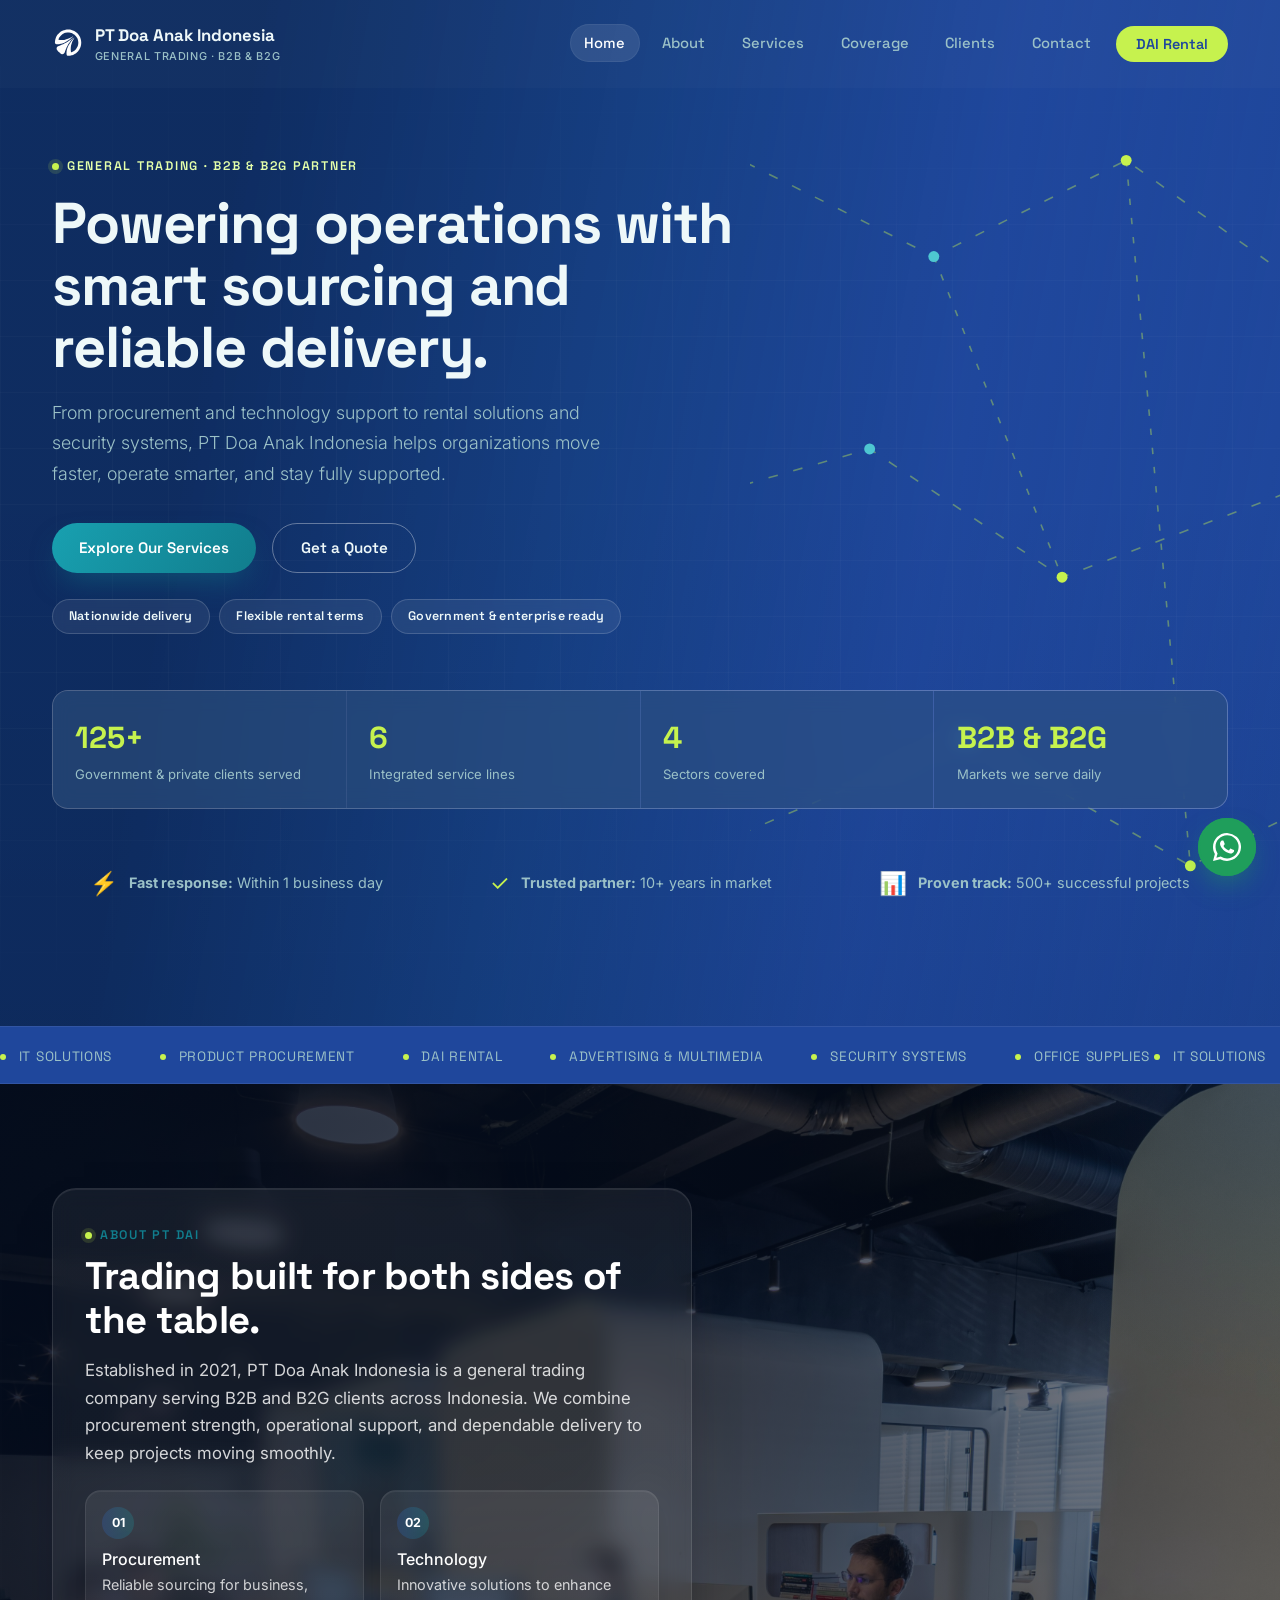
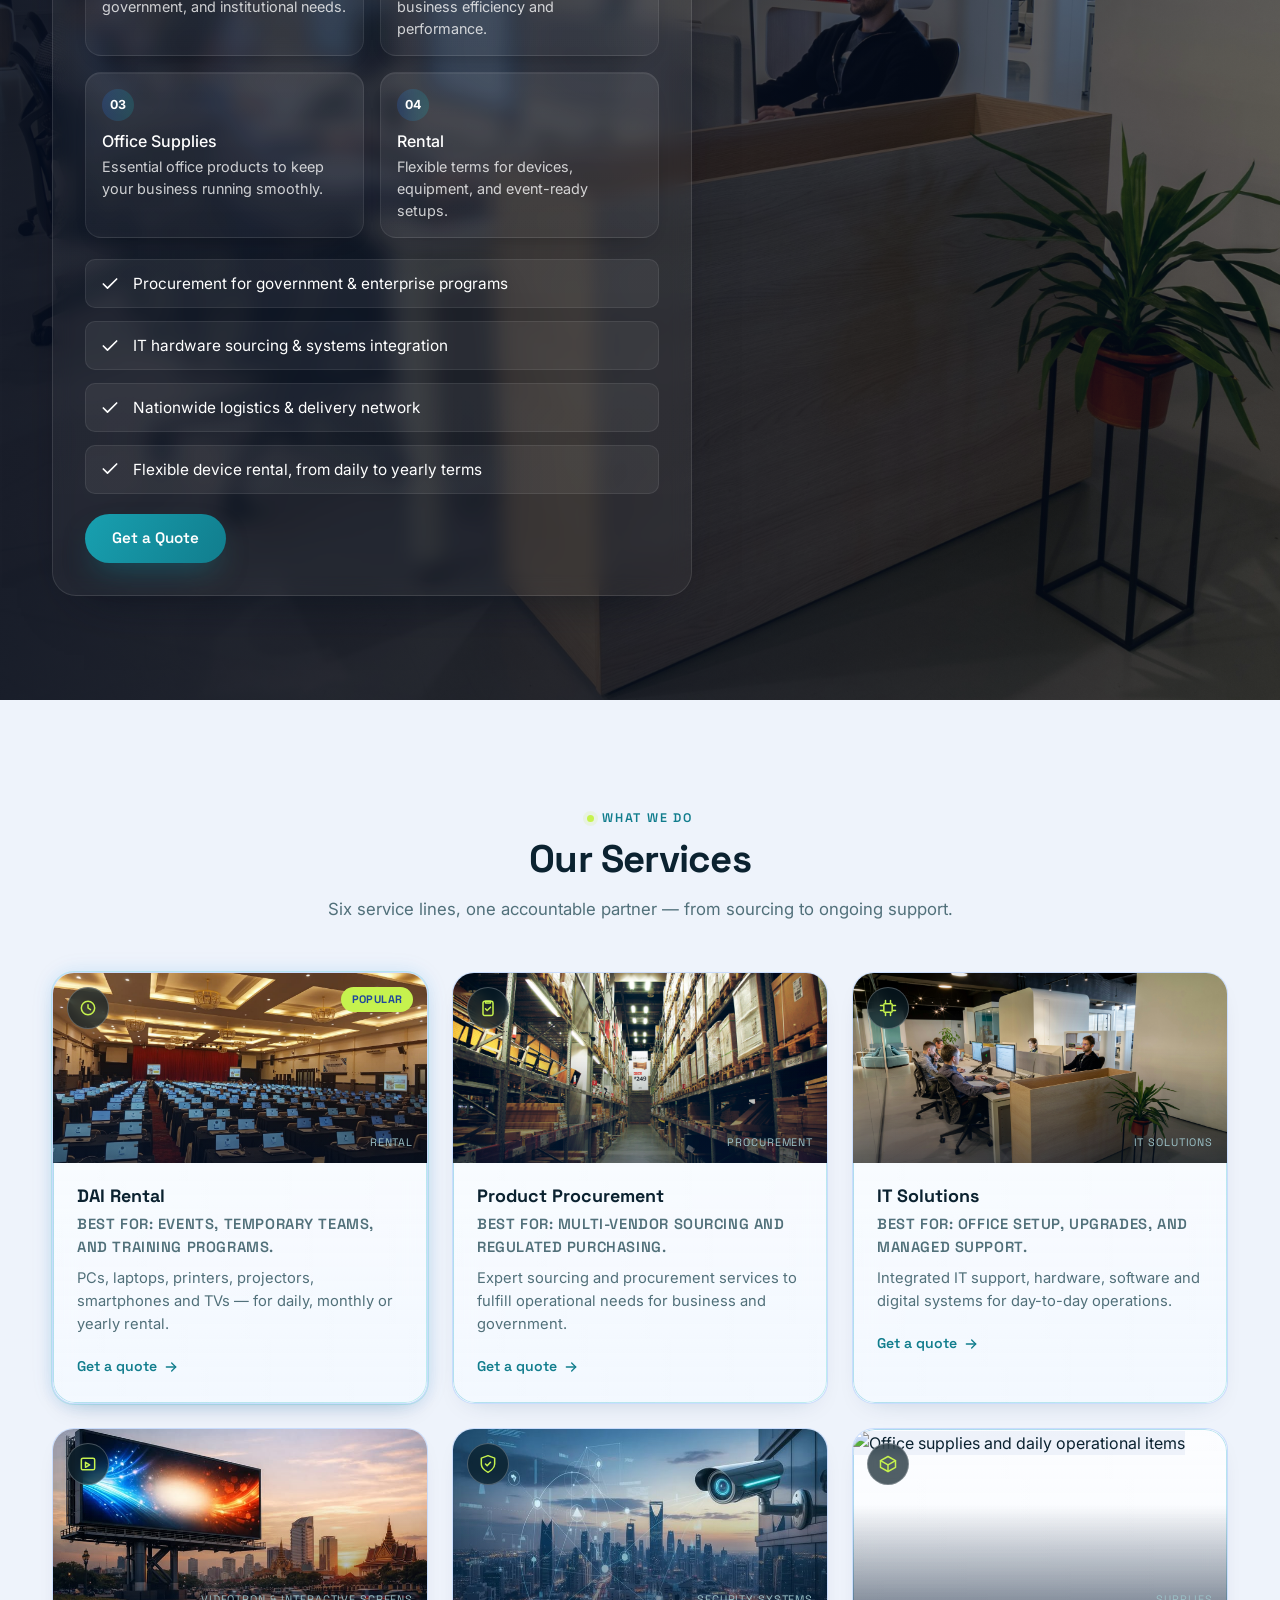
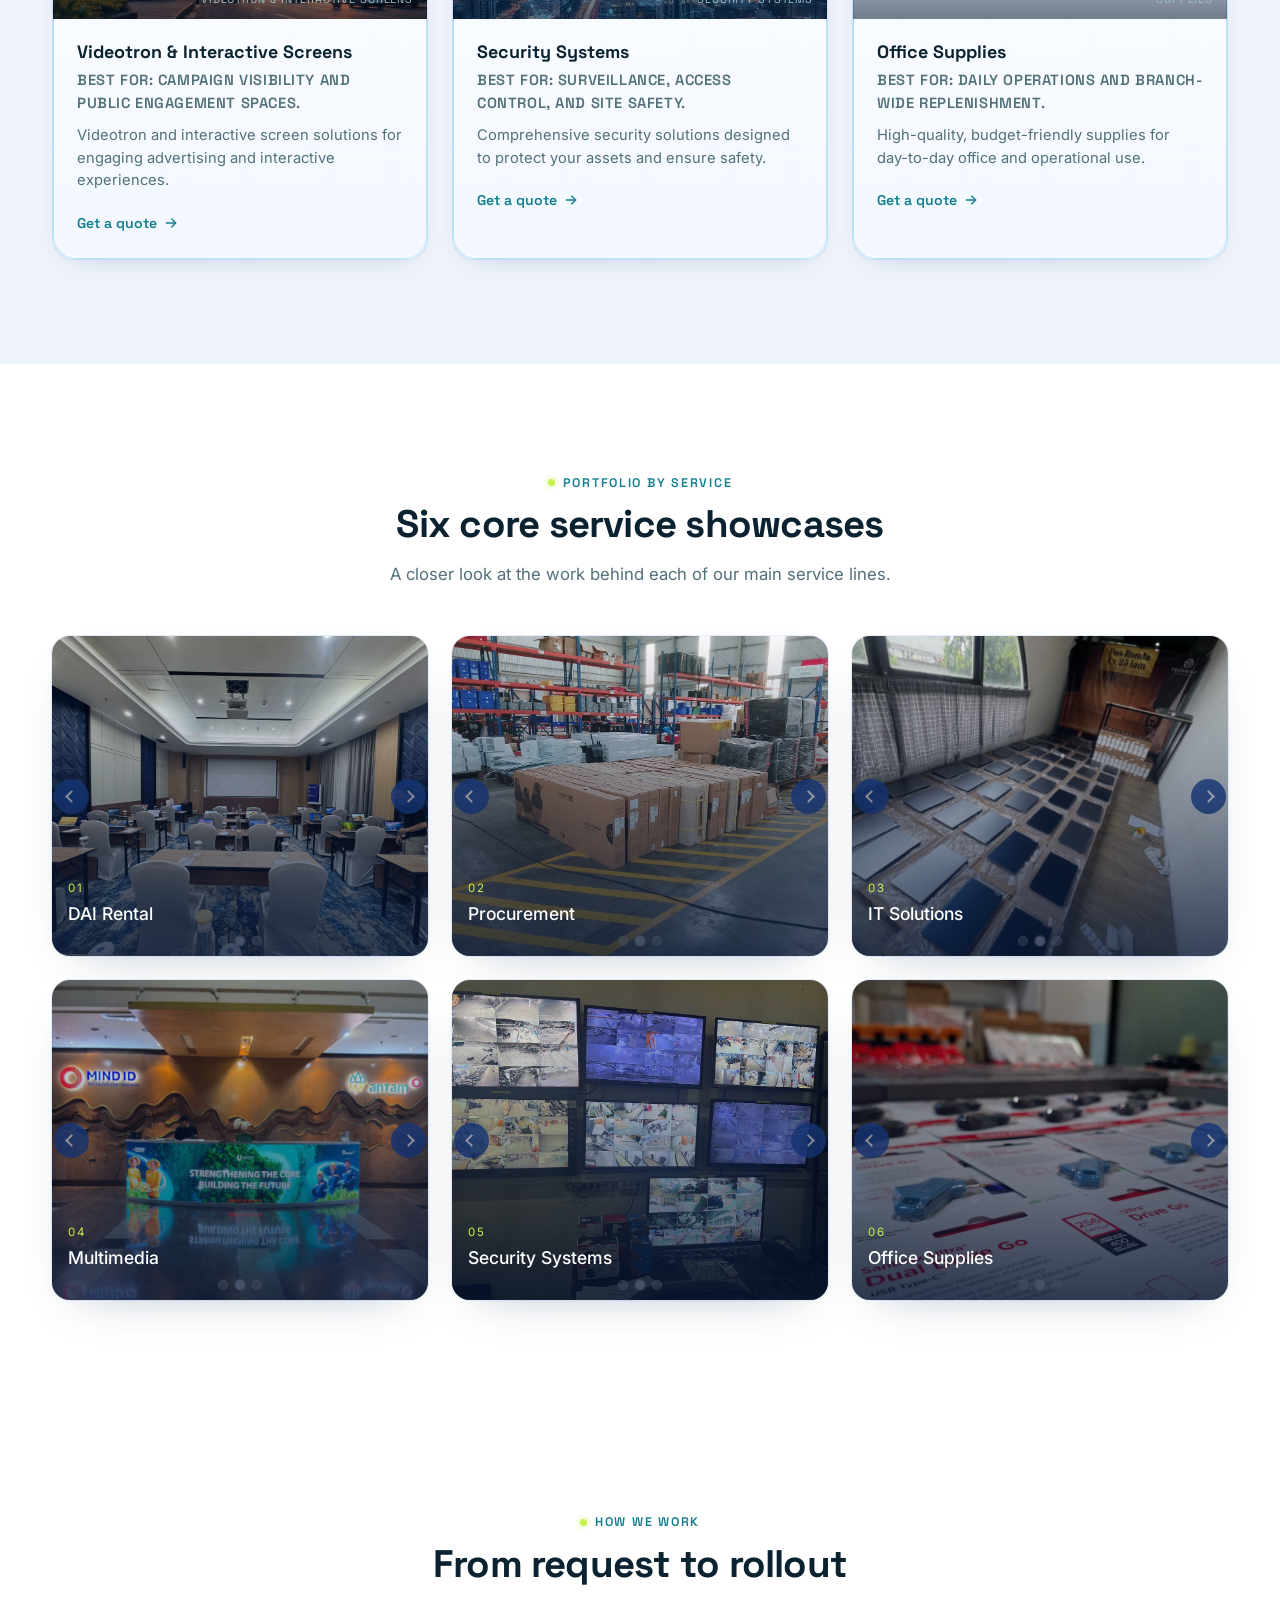
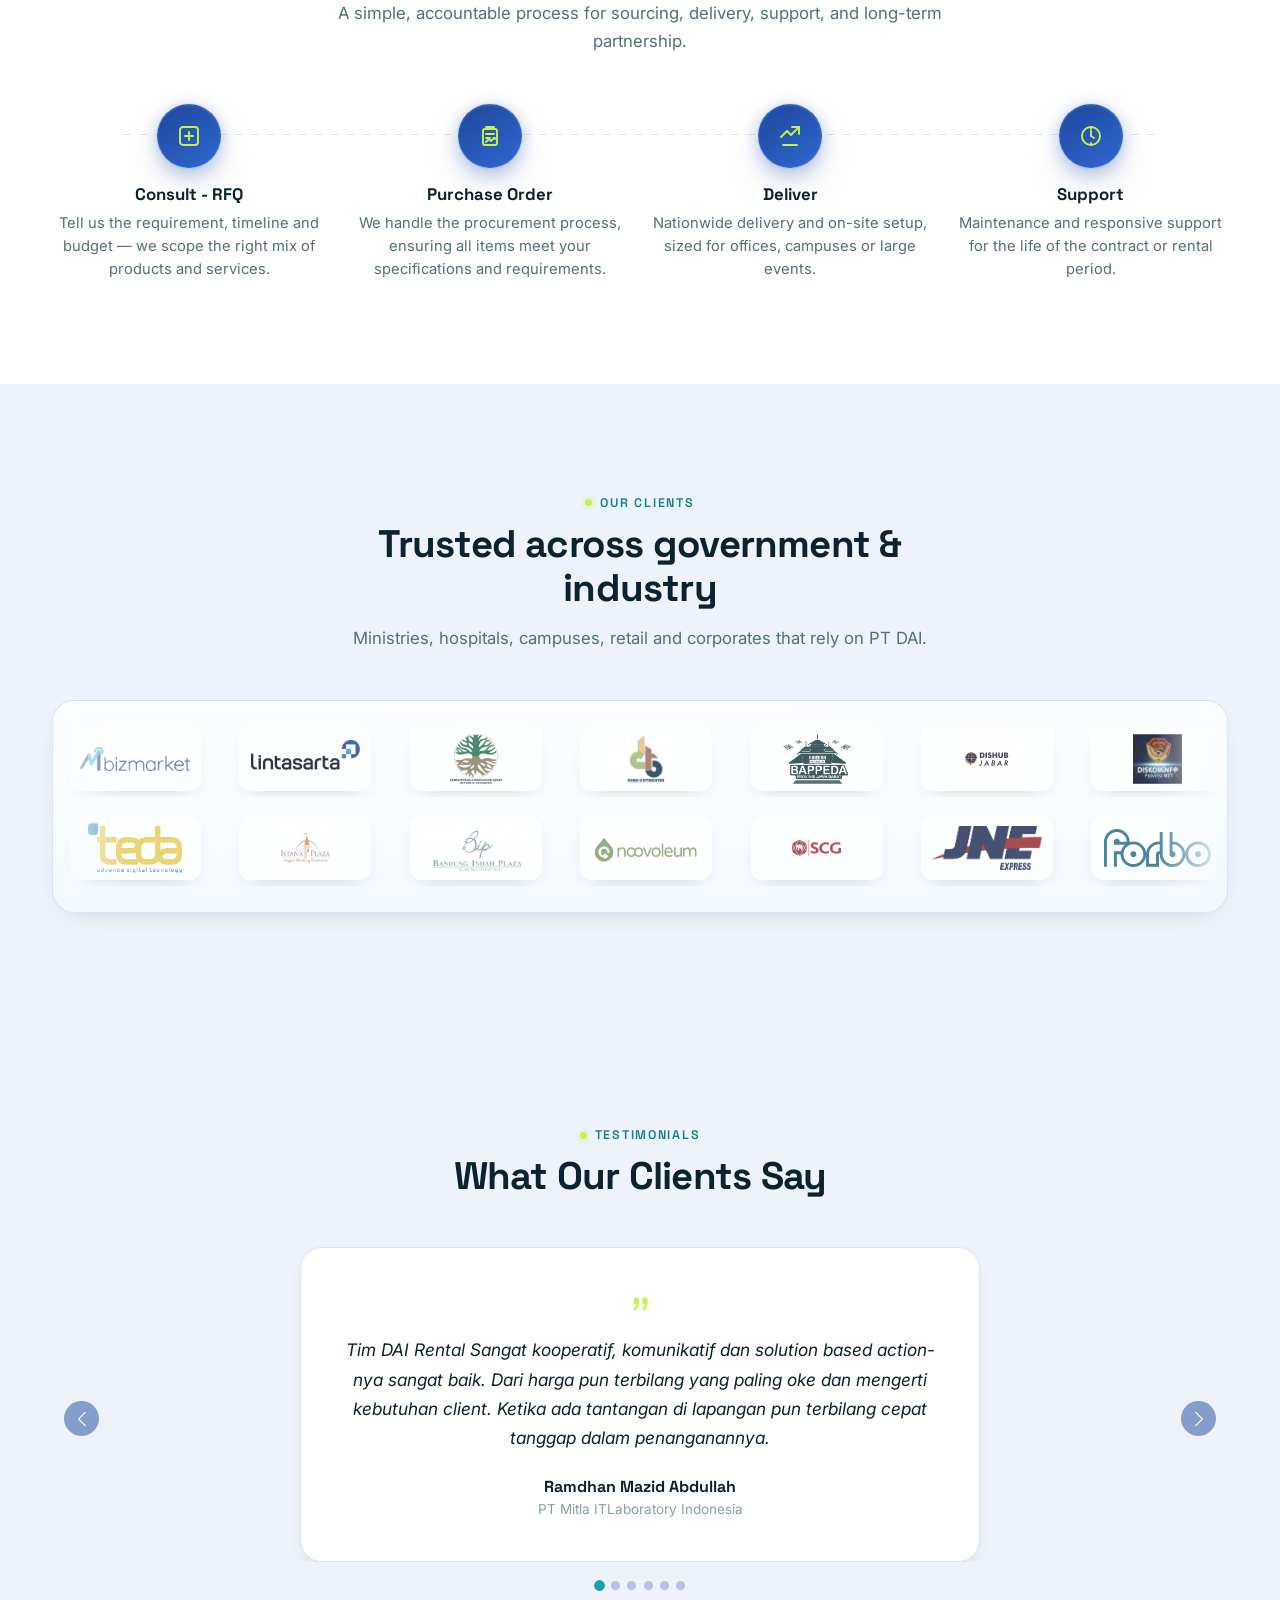
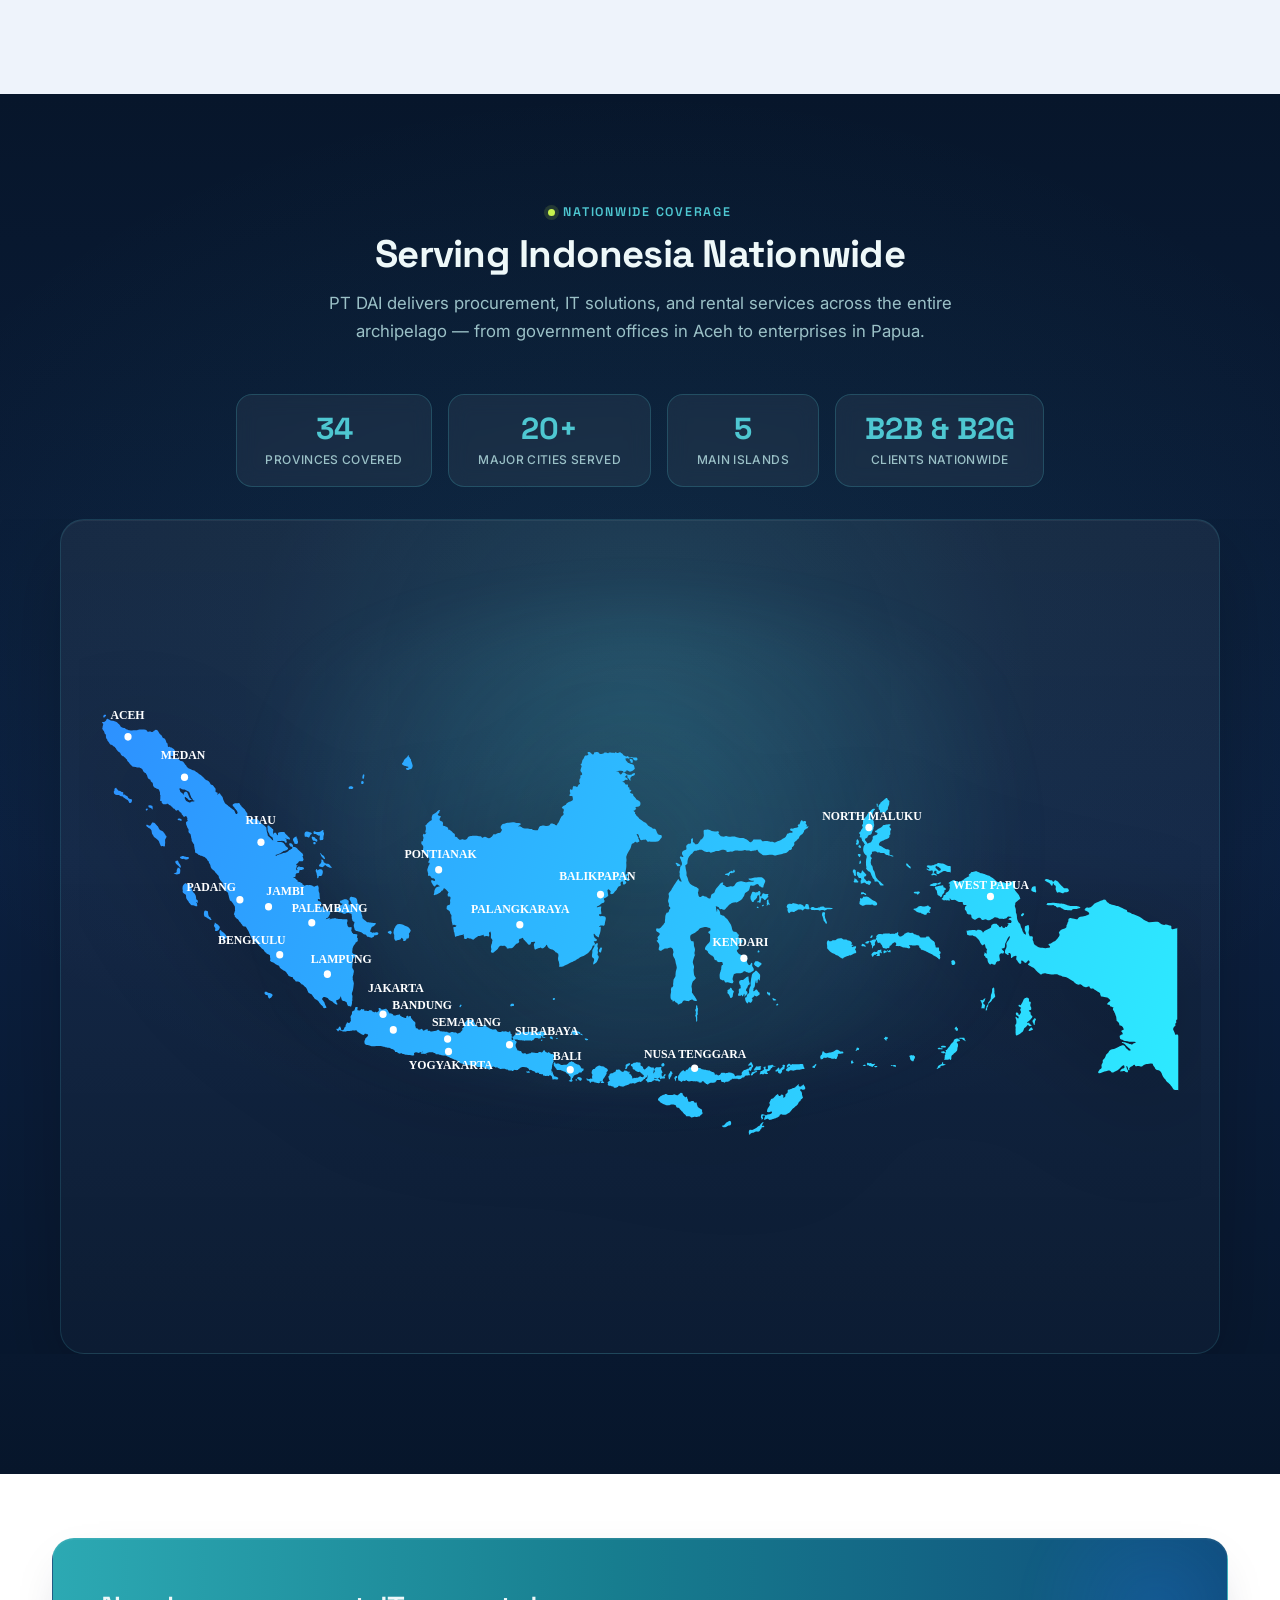
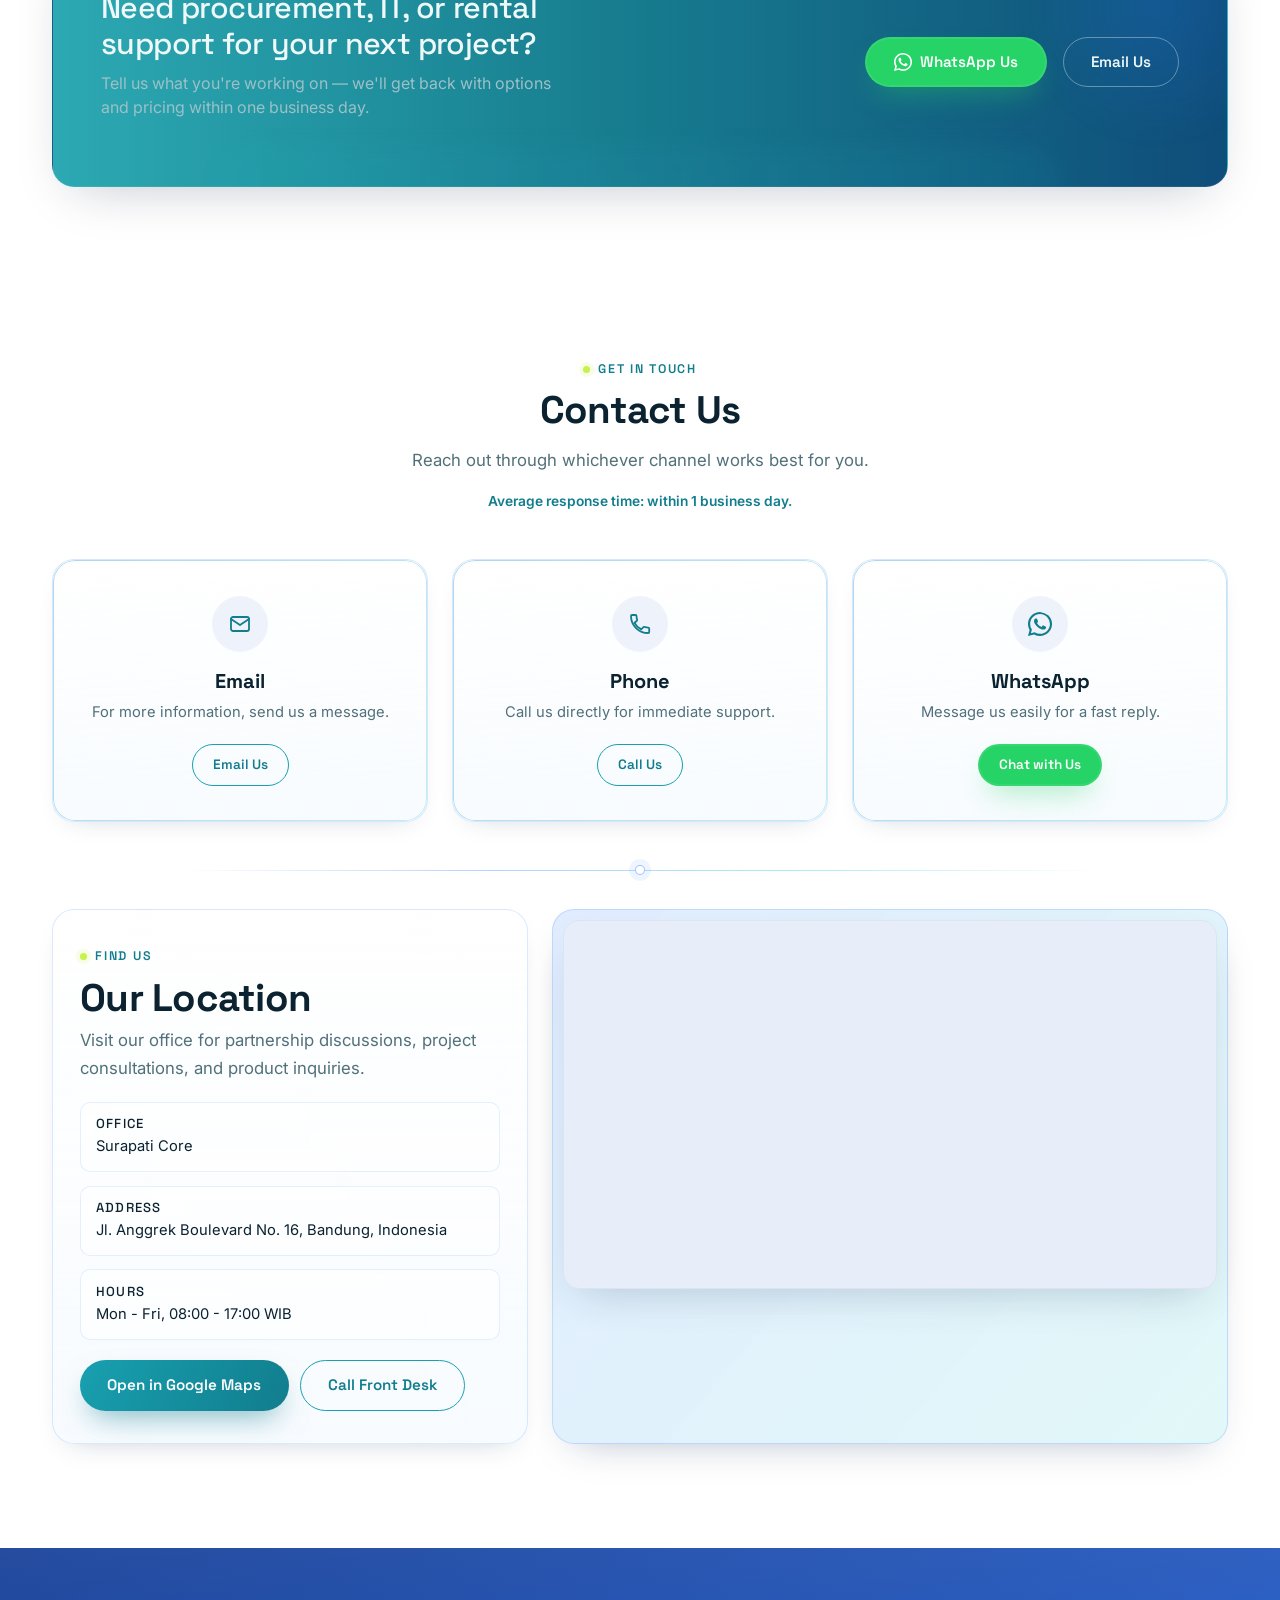
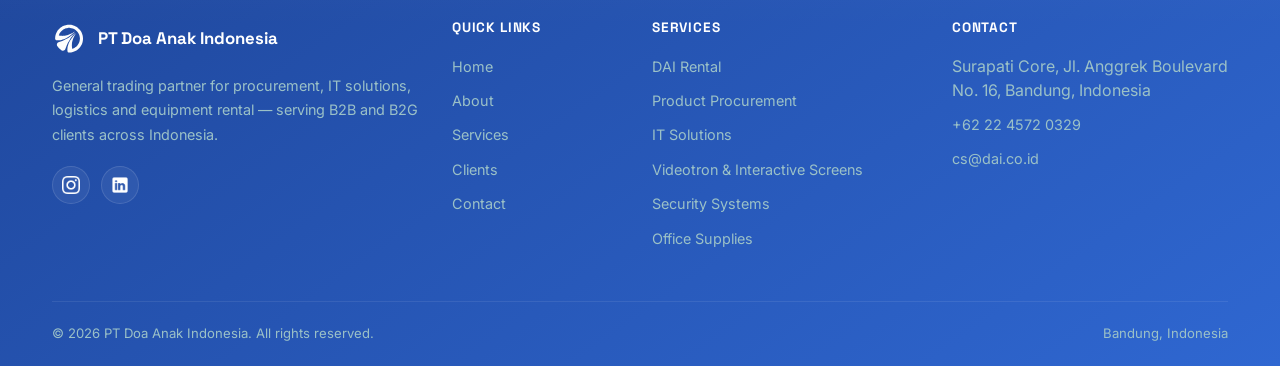
==== index.html @ af17e1f3 "Initial Commit" ====
﻿<!DOCTYPE html>
<html lang="en">
<head>
<meta charset="UTF-8">
<meta name="viewport" content="width=device-width, initial-scale=1.0">
<meta name="description" content="PT Doa Anak Indonesia (PT DAI) — general trading partner for IT solutions, procurement, office supplies and equipment rental, serving B2B and B2G clients across Indonesia.">
<title>PT Doa Anak Indonesia | General Trading · IT · Procurement · B2B-B2G</title>
<link rel="icon" href="assets/img/DAI Logo-01.png" type="image/x-icon">

<link rel="preconnect" href="https://fonts.googleapis.com">
<link rel="preconnect" href="https://fonts.gstatic.com" crossorigin>
<link href="https://cdn.jsdelivr.net/npm/bootstrap@5.3.3/dist/css/bootstrap.min.css" rel="stylesheet">
<link href="https://cdn.jsdelivr.net/npm/aos@2.3.4/dist/aos.css" rel="stylesheet">
<link rel="stylesheet" href="assets/css/main.css">
</head>
<body>
<a class="skip-link" href="#main">Skip to content</a>

<!-- ============ NAVBAR ============ -->
<nav class="navbar navbar-expand-lg fixed-top dai-nav">
  <div class="container">
    <a class="navbar-brand" href="#home">
      <img src="assets/img/Logo-DAI.svg" alt="PT DAI Logo" height="36">
      <span>PT Doa Anak Indonesia<small>General Trading · B2B &amp; B2G</small></span>
    </a>
    <button class="navbar-toggler" type="button" data-bs-toggle="collapse" data-bs-target="#navbarNav" aria-label="Toggle navigation">
      <span class="navbar-toggler-icon"></span>
    </button>
    <div class="collapse navbar-collapse" id="navbarNav">
      <div class="nav-mobile-head d-lg-none">
        <span>Ready to start your project?</span>
        <a href="#contact" class="btn btn-sm btn-grad btn-mobile-quote">Get a Quote</a>
      </div>
      <ul class="navbar-nav ms-auto align-items-lg-center">
        <li class="nav-item"><a class="nav-link" href="#home">Home</a></li>
        <li class="nav-item"><a class="nav-link" href="#about">About</a></li>
        <li class="nav-item"><a class="nav-link" href="#services">Services</a></li>
        <li class="nav-item"><a class="nav-link" href="#coverage">Coverage</a></li>
        <li class="nav-item"><a class="nav-link" href="#clients">Clients</a></li>
        <li class="nav-item"><a class="nav-link" href="#contact">Contact</a></li>
        <li class="nav-item"><a class="btn-cta" href="dairental.html">DAI Rental</a></li>
      </ul>
    </div>
  </div>
</nav>

<main id="main">
<!-- ============ HERO ============ -->
<section id="home" class="hero">
  <div class="hero-bg-photo hero-overlay-home">
    <video
      autoplay
      muted
      loop
      playsinline
      preload="metadata"
      aria-hidden="true"
      src="assets/img/hero.mp4">
    </video>
  </div>
  <div class="hero-grid"></div>
  <svg class="hero-net" viewBox="0 0 560 640" style="right:-30px; top:0; width:min(48vw,560px); height:100%;" preserveAspectRatio="xMidYMid slice" aria-hidden="true">
    <path class="flow" d="M60 80 L220 160 L340 100 L480 200"/>
    <path class="flow" d="M40 320 L180 280 L300 360 L460 300"/>
    <path class="flow" d="M100 520 L240 460 L380 540 L500 480"/>
    <path d="M220 160 L300 360" stroke-dasharray="4 8"/>
    <path d="M340 100 L380 540" stroke-dasharray="4 8"/>
    <circle class="nd pulse" cx="60" cy="80" r="3.4"/>
    <circle class="nd alt pulse" cx="220" cy="160" r="3.4"/>
    <circle class="nd pulse" cx="340" cy="100" r="3.4"/>
    <circle class="nd alt pulse" cx="480" cy="200" r="3.4"/>
    <circle class="nd pulse" cx="40" cy="320" r="3.4"/>
    <circle class="nd alt pulse" cx="180" cy="280" r="3.4"/>
    <circle class="nd pulse" cx="300" cy="360" r="3.4"/>
    <circle class="nd alt pulse" cx="460" cy="300" r="3.4"/>
    <circle class="nd pulse" cx="100" cy="520" r="3.4"/>
    <circle class="nd alt pulse" cx="240" cy="460" r="3.4"/>
    <circle class="nd pulse" cx="380" cy="540" r="3.4"/>
    <circle class="nd alt pulse" cx="500" cy="480" r="3.4"/>
  </svg>

  <div class="container hero-inner">
    <div class="row">
      <div class="col-lg-8" data-aos="fade-up">
        <span class="eyebrow on-dark">General Trading · B2B &amp; B2G Partner</span>
        <h1>Powering operations with smart sourcing and reliable delivery.</h1>
        <p class="lead">From procurement and technology support to rental solutions and security systems, PT Doa Anak Indonesia helps organizations move faster, operate smarter, and stay fully supported.</p>
        <div class="hero-ctas">
          <a href="#services" class="btn btn-grad">Explore Our Services</a>
          <a href="#contact" class="btn btn-outline-onDark">Get a Quote</a>
        </div>
        <div class="hero-kicker-row">
          <span class="kicker-chip">Nationwide delivery</span>
          <span class="kicker-chip">Flexible rental terms</span>
          <span class="kicker-chip">Government &amp; enterprise ready</span>
        </div>
      </div>
    </div>

    <div class="stat-strip" data-aos="fade-up" data-aos-delay="100">
      <div class="stat-row">
        <div class="stat-cell">
          <div class="stat-num"><span data-count-to="125" data-suffix="+">0+</span></div>
          <div class="stat-label">Government &amp; private clients served</div>
        </div>
        <div class="stat-cell">
          <div class="stat-num"><span data-count-to="6">0</span></div>
          <div class="stat-label">Integrated service lines</div>
        </div>
        <div class="stat-cell">
          <div class="stat-num"><span data-count-to="4">0</span></div>
          <div class="stat-label">Sectors covered</div>
        </div>
        <div class="stat-cell">
          <div class="stat-num">B2B&nbsp;&amp;&nbsp;B2G</div>
          <div class="stat-label">Markets we serve daily</div>
        </div>
      </div>
    </div>

    <div class="trust-strip" data-aos="fade-up" data-aos-delay="140">
      <div class="trust-item">
        <span class="trust-icon" aria-hidden="true">⚡</span>
        <span class="trust-label"><strong>Fast response:</strong> Within 1 business day</span>
      </div>
      <div class="trust-item">
        <span class="trust-icon" aria-hidden="true">✓</span>
        <span class="trust-label"><strong>Trusted partner:</strong> 10+ years in market</span>
      </div>
      <div class="trust-item">
        <span class="trust-icon" aria-hidden="true">📊</span>
        <span class="trust-label"><strong>Proven track:</strong> 500+ successful projects</span>
      </div>
    </div>
  </div>
</section>

<div class="ticker-wrap" aria-hidden="true">
  <div class="ticker-track">
    <span>IT Solutions</span>
    <span>Product Procurement</span>
    <span>DAI Rental</span>
    <span>Advertising &amp; Multimedia</span>
    <span>Security Systems</span>
    <span>Office Supplies</span>
  </div>
</div>

<!-- ============ ABOUT ============ -->
<section id="about" class="section about-section">
  <div class="container">
    <div class="about-shell">
      <div class="about-content" data-aos="fade-up">
        <span class="eyebrow">About PT DAI</span>
        <h2 class="section-title">Trading built for both sides of the table.</h2>
        <p class="section-sub">Established in 2021, PT Doa Anak Indonesia is a general trading company serving B2B and B2G clients across Indonesia. We combine procurement strength, operational support, and dependable delivery to keep projects moving smoothly.</p>

        <div class="about-highlight-grid">
          <div class="about-highlight-card">
            <span class="about-highlight-icon">01</span>
            <h5>Procurement</h5>
            <p>Reliable sourcing for business, government, and institutional needs.</p>
          </div>
          <div class="about-highlight-card">
            <span class="about-highlight-icon">02</span>
            <h5>Technology</h5>
            <p>Innovative solutions to enhance business efficiency and performance.</p>
          </div>
          <div class="about-highlight-card">
            <span class="about-highlight-icon">03</span>
            <h5>Office Supplies</h5>
            <p>Essential office products to keep your business running smoothly.</p>
          </div>
          <div class="about-highlight-card">
            <span class="about-highlight-icon">04</span>
            <h5>Rental</h5>
            <p>Flexible terms for devices, equipment, and event-ready setups.</p>
          </div>
        </div>

        <ul class="check-list">
          <li>
            <svg width="20" height="20" viewBox="0 0 24 24" stroke="currentColor" stroke-width="2" stroke-linecap="round" stroke-linejoin="round" fill="none"><path d="M4 12l5 5L20 6"/></svg>
            <span>Procurement for government &amp; enterprise programs</span>
          </li>
          <li>
            <svg width="20" height="20" viewBox="0 0 24 24" stroke="currentColor" stroke-width="2" stroke-linecap="round" stroke-linejoin="round" fill="none"><path d="M4 12l5 5L20 6"/></svg>
            <span>IT hardware sourcing &amp; systems integration</span>
          </li>
          <li>
            <svg width="20" height="20" viewBox="0 0 24 24" stroke="currentColor" stroke-width="2" stroke-linecap="round" stroke-linejoin="round" fill="none"><path d="M4 12l5 5L20 6"/></svg>
            <span>Nationwide logistics &amp; delivery network</span>
          </li>
          <li>
            <svg width="20" height="20" viewBox="0 0 24 24" stroke="currentColor" stroke-width="2" stroke-linecap="round" stroke-linejoin="round" fill="none"><path d="M4 12l5 5L20 6"/></svg>
            <span>Flexible device rental, from daily to yearly terms</span>
          </li>
        </ul>

        <div class="about-actions">
          <a href="#contact" class="btn btn-grad">Get a Quote</a>
        </div>
      </div>
    </div>
  </div>
</section>

<!-- ============ SERVICES ============ -->
<section id="services" class="section section-alt">
  <div class="container">
    <div class="section-head center" data-aos="fade-up">
      <span class="eyebrow">What We Do</span>
      <h2 class="section-title">Our Services</h2>
      <p class="section-sub">Six service lines, one accountable partner — from sourcing to ongoing support.</p>
    </div>

    <div class="row g-4">
      <div class="col-md-6 col-lg-4" data-aos="fade-up">
        <div class="service-card featured">
          <span class="sc-pill">Popular</span>
          <div class="sc-media">
            <img src="assets/img/rent.jpg" alt="Large-scale laptop rental setup for an event" loading="lazy">
            <span class="sc-badge">
              <svg width="20" height="20" viewBox="0 0 24 24" stroke="currentColor" stroke-width="1.8" stroke-linecap="round" stroke-linejoin="round" fill="none"><circle cx="12" cy="12" r="8"/><path d="M12 8v4l3 2"/></svg>
            </span>
            <span class="sc-tag">Rental</span>
          </div>
          <div class="sc-body">
            <h5>DAI Rental</h5>
            <p class="sc-usecase">Best for: events, temporary teams, and training programs.</p>
            <p>PCs, laptops, printers, projectors, smartphones and TVs — for daily, monthly or yearly rental.</p>
            <a href="#contact" class="sc-link">Get a quote
              <svg width="16" height="16" viewBox="0 0 24 24" stroke="currentColor" stroke-width="2" stroke-linecap="round" stroke-linejoin="round" fill="none"><path d="M5 12h14"/><path d="M13 6l6 6-6 6"/></svg>
            </a>
          </div>
        </div>
      </div>

      <div class="col-md-6 col-lg-4" data-aos="fade-up" data-aos-delay="80">
        <div class="service-card">
          <div class="sc-media">
            <img src="assets/img/procurement.jpg" alt="Procurement and sourcing operations" loading="lazy">
            <span class="sc-badge">
              <svg width="20" height="20" viewBox="0 0 24 24" stroke="currentColor" stroke-width="1.8" stroke-linecap="round" stroke-linejoin="round" fill="none"><rect x="6" y="4" width="12" height="17" rx="2"/><path d="M9 4h6v2H9z"/><path d="M9 13l2 2 4-4"/></svg>
            </span>
            <span class="sc-tag">Procurement</span>
          </div>
          <div class="sc-body">
            <h5>Product Procurement</h5>
            <p class="sc-usecase">Best for: multi-vendor sourcing and regulated purchasing.</p>
            <p>Expert sourcing and procurement services to fulfill operational needs for business and government.</p>
            <a href="#contact" class="sc-link">Get a quote
              <svg width="16" height="16" viewBox="0 0 24 24" stroke="currentColor" stroke-width="2" stroke-linecap="round" stroke-linejoin="round" fill="none"><path d="M5 12h14"/><path d="M13 6l6 6-6 6"/></svg>
            </a>
          </div>
        </div>
      </div>

      <div class="col-md-6 col-lg-4" data-aos="fade-up" data-aos-delay="160">
        <div class="service-card">
          <div class="sc-media">
            <img src="assets/img/IT.jpg" alt="IT solutions and systems integration" loading="lazy">
            <span class="sc-badge">
              <svg width="20" height="20" viewBox="0 0 24 24" stroke="currentColor" stroke-width="1.8" stroke-linecap="round" stroke-linejoin="round" fill="none"><rect x="7" y="7" width="10" height="10" rx="1"/><path d="M9 3v3M15 3v3M9 18v3M15 18v3M3 9h3M3 15h3M18 9h3M18 15h3"/></svg>
            </span>
            <span class="sc-tag">IT Solutions</span>
          </div>
          <div class="sc-body">
            <h5>IT Solutions</h5>
            <p class="sc-usecase">Best for: office setup, upgrades, and managed support.</p>
            <p>Integrated IT support, hardware, software and digital systems for day-to-day operations.</p>
            <a href="#contact" class="sc-link">Get a quote
              <svg width="16" height="16" viewBox="0 0 24 24" stroke="currentColor" stroke-width="2" stroke-linecap="round" stroke-linejoin="round" fill="none"><path d="M5 12h14"/><path d="M13 6l6 6-6 6"/></svg>
            </a>
          </div>
        </div>
      </div>

      <div class="col-md-6 col-lg-4" data-aos="fade-up">
        <div class="service-card">
          <div class="sc-media">
            <img src="assets/img/ledd.jpg" alt="Videotron and interactive screen solutions" loading="lazy">
            <span class="sc-badge">
              <svg width="20" height="20" viewBox="0 0 24 24" stroke="currentColor" stroke-width="1.8" stroke-linecap="round" stroke-linejoin="round" fill="none"><rect x="4" y="5" width="16" height="14" rx="2"/><path d="M9 10l5 3-5 3z"/></svg>
            </span>
            <span class="sc-tag">Videotron & Interactive Screens</span>
          </div>
          <div class="sc-body">
            <h5>Videotron & Interactive Screens</h5>
            <p class="sc-usecase">Best for: campaign visibility and public engagement spaces.</p>
            <p>Videotron and interactive screen solutions for engaging advertising and interactive experiences.</p>
            <a href="#contact" class="sc-link">Get a quote
              <svg width="16" height="16" viewBox="0 0 24 24" stroke="currentColor" stroke-width="2" stroke-linecap="round" stroke-linejoin="round" fill="none"><path d="M5 12h14"/><path d="M13 6l6 6-6 6"/></svg>
            </a>
          </div>
        </div>
      </div>

      <div class="col-md-6 col-lg-4" data-aos="fade-up" data-aos-delay="80">
        <div class="service-card">
          <div class="sc-media">
            <img src="assets/img/cctv.jpg" alt="Security systems and surveillance solutions" loading="lazy">
            <span class="sc-badge">
              <svg width="20" height="20" viewBox="0 0 24 24" stroke="currentColor" stroke-width="1.8" stroke-linecap="round" stroke-linejoin="round" fill="none"><path d="M12 22s8-4 8-10V5l-8-3-8 3v7c0 6 8 10 8 10z"/><path d="M9 12l2 2 4-4"/></svg>
            </span>
            <span class="sc-tag">Security Systems</span>
          </div>
          <div class="sc-body">
            <h5>Security Systems</h5>
            <p class="sc-usecase">Best for: surveillance, access control, and site safety.</p>
            <p>Comprehensive security solutions designed to protect your assets and ensure safety.</p>
            <a href="#contact" class="sc-link">Get a quote
              <svg width="16" height="16" viewBox="0 0 24 24" stroke="currentColor" stroke-width="2" stroke-linecap="round" stroke-linejoin="round" fill="none"><path d="M5 12h14"/><path d="M13 6l6 6-6 6"/></svg>
            </a>
          </div>
        </div>
      </div>

      <div class="col-md-6 col-lg-4" data-aos="fade-up" data-aos-delay="160">
        <div class="service-card">
          <div class="sc-media">
            <img src="assets/img/cici-hung-21WTR9d7jto-unsplash.jpg" alt="Office supplies and daily operational items" loading="lazy">
            <span class="sc-badge">
              <svg width="20" height="20" viewBox="0 0 24 24" stroke="currentColor" stroke-width="1.8" stroke-linecap="round" stroke-linejoin="round" fill="none"><path d="M21 8l-9-5-9 5 9 5 9-5z"/><path d="M3 8v8l9 5 9-5V8"/><path d="M12 13v8"/></svg>
            </span>
            <span class="sc-tag">Supplies</span>
          </div>
          <div class="sc-body">
            <h5>Office Supplies</h5>
            <p class="sc-usecase">Best for: daily operations and branch-wide replenishment.</p>
            <p>High-quality, budget-friendly supplies for day-to-day office and operational use.</p>
            <a href="#contact" class="sc-link">Get a quote
              <svg width="16" height="16" viewBox="0 0 24 24" stroke="currentColor" stroke-width="2" stroke-linecap="round" stroke-linejoin="round" fill="none"><path d="M5 12h14"/><path d="M13 6l6 6-6 6"/></svg>
            </a>
          </div>
        </div>
      </div>
    </div>
  </div>
</section>

<!-- ============ SERVICE PORTFOLIO ============ -->
<section class="section portfolio-subsection">
  <div class="container">
    <div class="section-head center" data-aos="fade-up">
      <span class="eyebrow">Portfolio by Service</span>
      <h2 class="section-title">Six core service showcases</h2>
      <p class="section-sub">A closer look at the work behind each of our main service lines.</p>
    </div>

    <div class="row g-4">
      <div class="col-sm-6 col-lg-4" data-aos="fade-up">
        <div class="portfolio-service-card">
          <div id="serviceCarousel1" class="portfolio-service-slider carousel slide" data-bs-ride="carousel" data-bs-interval="4200">
            <div class="carousel-indicators">
              <button type="button" data-bs-target="#serviceCarousel1" data-bs-slide-to="0" class="active" aria-current="true" aria-label="Rental slide 1"></button>
              <button type="button" data-bs-target="#serviceCarousel1" data-bs-slide-to="1" aria-label="Rental slide 2"></button>
              <button type="button" data-bs-target="#serviceCarousel1" data-bs-slide-to="2" aria-label="Rental slide 3"></button>
            </div>
            <div class="carousel-inner">
              <div class="carousel-item active">
                <img src="assets/img/rent.jpg" alt="Rental service portfolio 1">
              </div>
              <div class="carousel-item">
                <img src="assets/img/portfolio/IMG-20260522-WA0021.jpg.jpeg" alt="Rental service portfolio 2">
              </div>
              <div class="carousel-item">
                <img src="assets/img/portfolio/IMG-20260522-WA0029.jpg.jpeg" alt="Rental service portfolio 3">
              </div>
            </div>
          </div>
          <div class="portfolio-service-card-overlay">
            <span>01</span>
            <h5>DAI Rental</h5>
          </div>
        </div>
      </div>
      <div class="col-sm-6 col-lg-4" data-aos="fade-up" data-aos-delay="50">
        <div class="portfolio-service-card">
          <div id="serviceCarousel2" class="portfolio-service-slider carousel slide" data-bs-ride="carousel" data-bs-interval="4200">
            <div class="carousel-indicators">
              <button type="button" data-bs-target="#serviceCarousel2" data-bs-slide-to="0" class="active" aria-current="true" aria-label="Procurement slide 1"></button>
              <button type="button" data-bs-target="#serviceCarousel2" data-bs-slide-to="1" aria-label="Procurement slide 2"></button>
              <button type="button" data-bs-target="#serviceCarousel2" data-bs-slide-to="2" aria-label="Procurement slide 3"></button>
            </div>
            <div class="carousel-inner">
              <div class="carousel-item active">
                <img src="assets/img/portfolio/KCI Conference Audio 5.jpg.jpeg" alt="Procurement service portfolio 1">
              </div>
              <div class="carousel-item">
                <img src="assets/img/portfolio/WhatsApp Image 2026-06-22 at 3.31.58 PM (2).jpeg" alt="Procurement service portfolio 2">
              </div>
              <div class="carousel-item">
                <img src="assets/img/portfolio/WhatsApp Image 2026-06-22 at 3.16.28 PM (3).jpeg" alt="Procurement service portfolio 3">
              </div>
            </div>
          </div>
          <div class="portfolio-service-card-overlay">
            <span>02</span>
            <h5>Procurement</h5>
          </div>
        </div>
      </div>
      <div class="col-sm-6 col-lg-4" data-aos="fade-up" data-aos-delay="100">
        <div class="portfolio-service-card">
          <div id="serviceCarousel3" class="portfolio-service-slider carousel slide" data-bs-ride="carousel" data-bs-interval="4200">
            <div class="carousel-indicators">
              <button type="button" data-bs-target="#serviceCarousel3" data-bs-slide-to="0" class="active" aria-current="true" aria-label="IT slide 1"></button>
              <button type="button" data-bs-target="#serviceCarousel3" data-bs-slide-to="1" aria-label="IT slide 2"></button>
              <button type="button" data-bs-target="#serviceCarousel3" data-bs-slide-to="2" aria-label="IT slide 3"></button>
            </div>
            <div class="carousel-inner">
              <div class="carousel-item active">
                <img src="assets/img/portfolio/Mitla 2.jpg.jpeg" alt="IT solutions portfolio 1">
              </div>
              <div class="carousel-item">
                <img src="assets/img/portfolio/WhatsApp Image 2026-06-22 at 3.16.28 PM (6).jpeg" alt="IT solutions portfolio 2">
              </div>
              <div class="carousel-item">
                <img src="assets/img/portfolio/WhatsApp Image 2026-06-22 at 3.16.28 PM (1).jpeg" alt="IT solutions portfolio 3">
              </div>
            </div>
          </div>
          <div class="portfolio-service-card-overlay">
            <span>03</span>
            <h5>IT Solutions</h5>
          </div>
        </div>
      </div>
      <div class="col-sm-6 col-lg-4" data-aos="fade-up">
        <div class="portfolio-service-card">
          <div id="serviceCarousel4" class="portfolio-service-slider carousel slide" data-bs-ride="carousel" data-bs-interval="4200">
            <div class="carousel-indicators">
              <button type="button" data-bs-target="#serviceCarousel4" data-bs-slide-to="0" class="active" aria-current="true" aria-label="Multimedia slide 1"></button>
              <button type="button" data-bs-target="#serviceCarousel4" data-bs-slide-to="1" aria-label="Multimedia slide 2"></button>
              <button type="button" data-bs-target="#serviceCarousel4" data-bs-slide-to="2" aria-label="Multimedia slide 3"></button>
            </div>
            <div class="carousel-inner">
              <div class="carousel-item active">
                <img src="assets/img/portfolio/videotron.png" alt="Multimedia service portfolio 1">
              </div>
              <div class="carousel-item">
                <img src="assets/img/portfolio/WhatsApp Image 2026-06-22 at 3.37.32 PM.jpeg" alt="Multimedia service portfolio 2">
              </div>
              <div class="carousel-item">
                <img src="assets/img/portfolio/IMG-20260427-WA0070.jpg.jpeg" alt="Multimedia service portfolio 3">
              </div>
            </div>
          </div>
          <div class="portfolio-service-card-overlay">
            <span>04</span>
            <h5>Multimedia</h5>
          </div>
        </div>
      </div>
      <div class="col-sm-6 col-lg-4" data-aos="fade-up" data-aos-delay="50">
        <div class="portfolio-service-card">
          <div id="serviceCarousel5" class="portfolio-service-slider carousel slide" data-bs-ride="carousel" data-bs-interval="4200">
            <div class="carousel-indicators">
              <button type="button" data-bs-target="#serviceCarousel5" data-bs-slide-to="0" class="active" aria-current="true" aria-label="Security slide 1"></button>
              <button type="button" data-bs-target="#serviceCarousel5" data-bs-slide-to="1" aria-label="Security slide 2"></button>
              <button type="button" data-bs-target="#serviceCarousel5" data-bs-slide-to="2" aria-label="Security slide 3"></button>
            </div>
            <div class="carousel-inner">
              <div class="carousel-item active">
                <img src="assets/img/portfolio/WhatsApp Image 2026-06-22 at 3.51.08 PM.jpeg" alt="Security Systems portfolio 1">
              </div>
              <div class="carousel-item">
                <img src="assets/img/portfolio/WhatsApp Image 2026-06-22 at 3.53.08 PM.jpeg" alt="Security Systems portfolio 2">
              </div>
              <div class="carousel-item">
                <img src="assets/img/portfolio/CCTV Bubat 3.jpg.jpeg" alt="Security Systems portfolio 3">
              </div>
            </div>
          </div>
          <div class="portfolio-service-card-overlay">
            <span>05</span>
            <h5>Security Systems</h5>
          </div>
        </div>
      </div>
      <div class="col-sm-6 col-lg-4" data-aos="fade-up" data-aos-delay="100">
        <div class="portfolio-service-card">
          <div id="serviceCarousel6" class="portfolio-service-slider carousel slide" data-bs-ride="carousel" data-bs-interval="4200">
            <div class="carousel-indicators">
              <button type="button" data-bs-target="#serviceCarousel6" data-bs-slide-to="0" class="active" aria-current="true" aria-label="Office supplies slide 1"></button>
              <button type="button" data-bs-target="#serviceCarousel6" data-bs-slide-to="1" aria-label="Office supplies slide 2"></button>
              <button type="button" data-bs-target="#serviceCarousel6" data-bs-slide-to="2" aria-label="Office supplies slide 3"></button>
            </div>
            <div class="carousel-inner">
              <div class="carousel-item active">
                <img src="assets/img/portfolio/WhatsApp Image 2026-06-22 at 3.25.31 PM.jpeg" alt="Office supplies portfolio 1">
              </div>
              <div class="carousel-item">
                <img src="assets/img/portfolio/WhatsApp Image 2026-06-23 at 10.54.45 AM.jpeg" alt="Office supplies portfolio 2">
              </div>
              <div class="carousel-item">
                <img src="assets/img/portfolio/67e404dfd2f305579bff0696_office-supplies.webp" alt="Office supplies portfolio 3">
              </div>
            </div>
          </div>
          <div class="portfolio-service-card-overlay">
            <span>06</span>
            <h5>Office Supplies</h5>
          </div>
        </div>
      </div>
    </div>
  </div>
</section>

<!-- ============ HOW WE WORK ============ -->
<section id="how" class="section">
  <div class="container">
    <div class="section-head center" data-aos="fade-up">
      <span class="eyebrow">How We Work</span>
      <h2 class="section-title">From request to rollout</h2>
      <p class="section-sub">A simple, accountable process for sourcing, delivery, support, and long-term partnership.</p>
    </div>
    <div class="process-grid">
      <div class="process-step" data-aos="fade-up">
        <div class="process-icon" aria-hidden="true">
          <svg width="24" height="24" viewBox="0 0 24 24" fill="none" stroke="currentColor" stroke-width="1.9" stroke-linecap="round" stroke-linejoin="round"><rect x="3" y="3" width="18" height="18" rx="3"/><path d="M8 12h8"/><path d="M12 8v8"/></svg>
        </div>
        <h5>Consult - RFQ</h5>
        <p>Tell us the requirement, timeline and budget — we scope the right mix of products and services.</p>
      </div>
      <div class="process-step" data-aos="fade-up" data-aos-delay="80">
        <div class="process-icon" aria-hidden="true">
          <svg width="24" height="24" viewBox="0 0 24 24" fill="none" stroke="currentColor" stroke-width="1.9" stroke-linecap="round" stroke-linejoin="round"><path d="M8 3h8"/><path d="M9 3v2"/><path d="M15 3v2"/><rect x="5" y="5" width="14" height="16" rx="2"/><path d="M8 10h8"/><path d="M8 14h4"/><path d="M8 18l3-3 2 2 3-3"/><path d="M16 14h1v1"/></svg>
        </div>
        <h5>Purchase Order</h5>
        <p>We handle the procurement process, ensuring all items meet your specifications and requirements.</p>
      </div>
      <div class="process-step" data-aos="fade-up" data-aos-delay="160">
        <div class="process-icon" aria-hidden="true">
          <svg width="24" height="24" viewBox="0 0 24 24" fill="none" stroke="currentColor" stroke-width="1.9" stroke-linecap="round" stroke-linejoin="round"><path d="M3 13 9 7l4 4 8-8"/><path d="M14 3h7v7"/><path d="M5 21h14"/></svg>
        </div>
        <h5>Deliver</h5>
        <p>Nationwide delivery and on-site setup, sized for offices, campuses or large events.</p>
      </div>
      <div class="process-step" data-aos="fade-up" data-aos-delay="240">
        <div class="process-icon" aria-hidden="true">
          <svg width="24" height="24" viewBox="0 0 24 24" fill="none" stroke="currentColor" stroke-width="1.9" stroke-linecap="round" stroke-linejoin="round"><circle cx="12" cy="12" r="9"/><path d="M12 7v5l3 2"/><path d="M12 3v2"/><path d="M12 19v2"/></svg>
        </div>
        <h5>Support</h5>
        <p>Maintenance and responsive support for the life of the contract or rental period.</p>
      </div>
    </div>
  </div>
</section>

<!-- ============ CLIENTS ============ -->
<section id="clients" class="section section-alt">
  <div class="container">
    <div class="section-head center" data-aos="fade-up">
      <span class="eyebrow">Our Clients</span>
      <h2 class="section-title">Trusted across government &amp; industry</h2>
      <p class="section-sub">Ministries, hospitals, campuses, retail and corporates that rely on PT DAI.</p>
    </div>

    <div class="client-panel" data-aos="fade-up">
      <div class="scroll-row-wrapper">
        <div class="scroll-row">
          <div class="scroll-track">
            <img src="assets/img/clients/Mbizmarket.png" alt="Mbizmarket" loading="lazy">
            <img src="assets/img/clients/LA.png" alt="Lintasarta" loading="lazy">
            <img src="assets/img/clients/1200px-Kementerian_Lingkungan_Hidup.svg.png" alt="KLH" loading="lazy">
            <img src="assets/img/clients/dinas cipta.png" alt="Dinas Cipta Karya" loading="lazy">
            <img src="assets/img/clients/Bappeda.png" alt="Bappeda" loading="lazy">
            <img src="assets/img/clients/Dishub Jabar.jpg" alt="Dishub Jabar" loading="lazy">
            <img src="assets/img/clients/Diskominfo NTT.jpeg" alt="Diskominfo NTT" loading="lazy">
            <img src="assets/img/clients/DLH.png" alt="DLH" loading="lazy">
            <img src="assets/img/clients/KAI Commuter Logo.png" alt="KAI Commuter Indonesia" loading="lazy">
            <img src="assets/img/clients/Logo Kementerian PUPR (PNG-2160p) - FileVector69.png" alt="Kementerian PUPR" loading="lazy">
            <img src="assets/img/clients/Kemendagri.png" alt="Kemendagri" loading="lazy">
            <img src="assets/img/clients/Kementerian Kelautan dan Perikanan (KKP) Republik Indonesia.png" alt="KKP" loading="lazy">
            <img src="assets/img/clients/dinkes bandung.png" alt="Dinkes Bandung" loading="lazy">
            <img src="assets/img/clients/RSUD KESJ.jpg" alt="RSUD Kesehatan Kerja Jabar" loading="lazy">
            <img src="assets/img/clients/Disbudpar BDG.jpeg" alt="Disbudpar Bandung" loading="lazy">
            <img src="assets/img/clients/DHL_Express_logo.svg.png" alt="DHL Express" loading="lazy">
            <img src="assets/img/clients/2560px-ROHTO_logo.svg.png" alt="Rohto" loading="lazy">
            <img src="assets/img/clients/Combiphar.svg.png" alt="Combiphar" loading="lazy">
            <img src="assets/img/clients/cropped-unpad-logo-4.png" alt="Unpad" loading="lazy">
            <img src="assets/img/clients/marnat.png" alt="Universitas Kristen Maranatha" loading="lazy">
            <img src="assets/img/clients/UT.png" alt="Universitas Terbuka" loading="lazy">
            <img src="assets/img/clients/senytt.jpg" alt="Senytt" loading="lazy">
            <img src="assets/img/clients/cv-perintis-jaya.webp" alt="CV Perintis Jaya" loading="lazy">
            <img src="assets/img/clients/nico.png" alt="Nico" loading="lazy">
            <img src="assets/img/clients/tm lorentz.jpg" alt="TM Lorentz" loading="lazy">
            <img src="assets/img/clients/bms.jpg" alt="BMS" loading="lazy">
            <img src="assets/img/clients/kidzooonaLogo.png" alt="Kidzoona" loading="lazy">
            <img src="assets/img/clients-dairental/Barrans.svg" alt="Barrans" loading="lazy">
            <img src="assets/img/clients-dairental/krs.png" alt="KRS" loading="lazy">
            <img src="assets/img/clients-dairental/logo-fk-unpad.png" alt="FK Unpad" loading="lazy">
          </div>
        </div>
        <div class="scroll-row">
          <div class="scroll-track reverse">
            <img src="assets/img/clients/teda.png" alt="Teda" loading="lazy">
            <img src="assets/img/clients/logo-istana-plaza-bandung.jpeg" alt="Istana Plaza" loading="lazy">
            <img src="assets/img/clients/Logo Bandung Indah Plaza.jpg" alt="Bandung Indah Plaza" loading="lazy">
            <img src="assets/img/clients/noovoleum.jpg" alt="Noovoleum" loading="lazy">
            <img src="assets/img/clients/Semen Jawa (SCG Indonesia).png" alt="Semen Jawa" loading="lazy">
            <img src="assets/img/clients/New_Logo_JNE.png" alt="JNE" loading="lazy">
            <img src="assets/img/clients/Logo_Forbo.svg" alt="Forbo" loading="lazy">
            <img src="assets/img/clients/logo-kpk-300x120.png" alt="KPK" loading="lazy">
            <img src="assets/img/clients/Bank_BJB_logo.svg.png" alt="Bank BJB" loading="lazy">
            <img src="assets/img/clients/pgmall.png" alt="PG Mall" loading="lazy">
            <img src="assets/img/clients/mason.svg" alt="Mason" loading="lazy">
            <img src="assets/img/clients/indodana.png" alt="Indodana" loading="lazy">
            <img src="assets/img/clients/ifintech.png" alt="Ifintech" loading="lazy">
            <img src="assets/img/clients/FSP.png" alt="FSP" loading="lazy">
            <img src="assets/img/clients/Cermati.png" alt="Cermati" loading="lazy">
            <img src="assets/img/clients/FKC.png" alt="FKC" loading="lazy">
            <img src="assets/img/clients/BPSPL.png" alt="BPSPL" loading="lazy">
            <img src="assets/img/clients/PPKD Jakut.png" alt="PPKD Jakarta Utara" loading="lazy">
            <img src="assets/img/clients/RSJ Jabar.webp" alt="RSJ Jabar" loading="lazy">
            <img src="assets/img/clients/cdp.jpg" alt="CDP" loading="lazy">
            <img src="assets/img/clients/poltekkesjasa.png" alt="Poltekkes Jasa" loading="lazy">
            <img src="assets/img/clients/logo-kesehatan.png" alt="Kesehatan" loading="lazy">
            <img src="assets/img/clients/logo_kkp.png" alt="KKP" loading="lazy">
            <img src="assets/img/clients/Intercont.png" alt="Intercont" loading="lazy">
            <img src="assets/img/clients/bpptik.png" alt="BPPTIK" loading="lazy">
            <img src="assets/img/clients/RSPR.png" alt="RSPR" loading="lazy">
            <img src="assets/img/clients/bpsdm jabar.jpg" alt="BPSDM Jabar" loading="lazy">
            <img src="assets/img/clients/kec buahbatu.jpg" alt="Kecamatan Buah Batu" loading="lazy">
            <img src="assets/img/clients/kec panyileukan.jpg" alt="Kecamatan Panyileukan" loading="lazy">
            <img src="assets/img/clients/cgs.png" alt="CGS" loading="lazy">
            <img src="assets/img/clients-dairental/mitla.jpg" alt="Mitla" loading="lazy">
            <img src="assets/img/clients-dairental/nimo.png" alt="Nimo" loading="lazy">
            <img src="assets/img/clients-dairental/pip-logo.png" alt="PIP" loading="lazy">
            <img src="assets/img/clients-dairental/rga.png" alt="RGA" loading="lazy">
          </div>
        </div>
      </div>
    </div>
  </div>
</section>

<!-- ============ TESTIMONIAL ============ -->
<section id="testimonial" class="section section-alt">
  <div class="container">
    <div class="section-head center" data-aos="fade-up">
      <span class="eyebrow">Testimonials</span>
      <h2 class="section-title">What Our Clients Say</h2>
    </div>

    <div id="testimonialCarousel" class="carousel slide" data-bs-ride="carousel" data-bs-interval="5000" data-aos="fade-up">
      <div class="carousel-inner">
        <div class="carousel-item active">
          <div class="testi-card">
            <div class="testi-quote">
              <svg width="30" height="30" viewBox="0 0 24 24" fill="currentColor"><path d="M7 7h4v5c0 3-2 5-4 5v-2c1 0 2-1 2-3H7V7z"/><path d="M14 7h4v5c0 3-2 5-4 5v-2c1 0 2-1 2-3h-2V7z"/></svg>
            </div>
            <p class="quote"> Tim DAI Rental Sangat kooperatif, komunikatif dan solution based action-nya sangat baik. Dari harga pun terbilang yang paling oke dan mengerti kebutuhan client. Ketika ada tantangan di lapangan pun terbilang cepat tanggap dalam penanganannya.</p>
            <div class="name">Ramdhan Mazid Abdullah</div>
            <div class="org">PT Mitla ITLaboratory Indonesia</div>
          </div>
        </div>
        <div class="carousel-item">
          <div class="testi-card">
            <div class="testi-quote">
              <svg width="30" height="30" viewBox="0 0 24 24" fill="currentColor"><path d="M7 7h4v5c0 3-2 5-4 5v-2c1 0 2-1 2-3H7V7z"/><path d="M14 7h4v5c0 3-2 5-4 5v-2c1 0 2-1 2-3h-2V7z"/></svg>
            </div>
            <p class="quote">Sebagai user DAI Rental, KRS sangat puas bekerja sama. Produk laptopnya sesuai spek dan kondisi mulus, harga sewanya kompetitif, pelayanan timnya responsif & ramah. Untuk aftersales/support juga cepat tanggap saat kami butuh bantuan teknis. Sangat direkomendasikan untuk kebutuhan sewa laptop.</p>
            <div class="name">Angelita</div>
            <div class="org">PT Kasih Rajawali Sejahtera</div>
          </div>
        </div>
        <div class="carousel-item">
          <div class="testi-card">
            <div class="testi-quote">
              <svg width="30" height="30" viewBox="0 0 24 24" fill="currentColor"><path d="M7 7h4v5c0 3-2 5-4 5v-2c1 0 2-1 2-3H7V7z"/><path d="M14 7h4v5c0 3-2 5-4 5v-2c1 0 2-1 2-3h-2V7z"/></svg>
            </div>
            <p class="quote">Semuanya oke, terutama pelayanannya DAI Rental oke pisan.</p>
            <div class="name">Ina Mariyana</div>
            <div class="org">Fakultas Kedokteran Unpad</div>
          </div>
        </div>
        <div class="carousel-item">
          <div class="testi-card">
            <div class="testi-quote">
              <svg width="30" height="30" viewBox="0 0 24 24" fill="currentColor"><path d="M7 7h4v5c0 3-2 5-4 5v-2c1 0 2-1 2-3H7V7z"/><path d="M14 7h4v5c0 3-2 5-4 5v-2c1 0 2-1 2-3h-2V7z"/></svg>
            </div>
            <p class="quote">Untuk product DAI Rental oke ya sesuai dengan yang kita minta, untuk harga juga masih terjangkau, dan kualitas pelayanan dan support after salesnya sih yang mantep bgt. Kalo kita butuh percepatan dan urgent butuh replace laptop, mudah bgt dan sangat full support. All teamnya best bgt. Thank you.</p>
            <div class="name">Mega Nur Khotimah</div>
            <div class="org">PT Aplikanusa Lintasarta</div>
          </div>
        </div>
        <div class="carousel-item">
          <div class="testi-card">
            <div class="testi-quote">
              <svg width="30" height="30" viewBox="0 0 24 24" fill="currentColor"><path d="M7 7h4v5c0 3-2 5-4 5v-2c1 0 2-1 2-3H7V7z"/><path d="M14 7h4v5c0 3-2 5-4 5v-2c1 0 2-1 2-3h-2V7z"/></svg>
            </div>
            <p class="quote">PT RGA sangat puas dengan layanan sewa laptop yang diberikan oleh DAI Rental. Laptop yang disediakan memiliki kondisi yang sangat baik, spesifikasi sesuai kebutuhan, serta siap digunakan tanpa kendala. Proses pengiriman dan instalasi berlangsung tepat waktu, didukung oleh tim yang profesional, responsif, dan komunikatif dalam menangani setiap kebutuhan kami. Selama masa penggunaan, kualitas perangkat tetap terjaga dengan baik dan dukungan teknis yang diberikan sangat membantu apabila diperlukan. Pelayanan yang cepat, ramah, dan berorientasi pada kepuasan pelanggan menjadi nilai tambah yang kami apresiasi. Kami merekomendasikan DAI Rental sebagai mitra terpercaya untuk kebutuhan sewa laptop perusahaan. Terima kasih atas pelayanan yang sangat memuaskan. Rating: &#9733;&#9733;&#9733;&#9733;&#9733; (5/5).</p>
            <div class="name">Luhtfi Nur Yusran</div>
            <div class="org">PT Reksa Griya Antam</div>
          </div>
        </div>
        <div class="carousel-item">
          <div class="testi-card">
            <div class="testi-quote">
              <svg width="30" height="30" viewBox="0 0 24 24" fill="currentColor"><path d="M7 7h4v5c0 3-2 5-4 5v-2c1 0 2-1 2-3H7V7z"/><path d="M14 7h4v5c0 3-2 5-4 5v-2c1 0 2-1 2-3h-2V7z"/></svg>
            </div>
            <p class="quote">Mewakili tim PIP, kami sangat merekomendasikan layanan penyewaan laptop dari DAI Rental. Kami menerima unit laptop dengan kualitas yang sangat baik, rapi, dan bersih. Selama masa penyewaan, perangkat dapat digunakan dengan maksimal dan hampir tidak ada kendala teknis sama sekali. Kami juga sangat mengapresiasi pelayanan dari tim DAI Rental. Para PIC melayani dengan sangat ramah, baik, dan sopan. Dukungan aftersales juga luar biasa; teknisi sangat responsif, cekatan, dan ahli di bidangnya. Ditambah lagi, harga sewa yang ditawarkan cukup murah dan sangat terjangkau untuk menunjang berbagai kebutuhan operasional kantor.</p>
            <div class="name">Muhammad Luthfi Ramadhan</div>
            <div class="org">PT Pijar Integra Psikologi Unpad</div>
          </div>
        </div>
      </div>
      <div class="carousel-indicators">
        <button type="button" data-bs-target="#testimonialCarousel" data-bs-slide-to="0" class="active" aria-current="true" aria-label="Testimoni 1"></button>
        <button type="button" data-bs-target="#testimonialCarousel" data-bs-slide-to="1" aria-label="Testimoni 2"></button>
        <button type="button" data-bs-target="#testimonialCarousel" data-bs-slide-to="2" aria-label="Testimoni 3"></button>
        <button type="button" data-bs-target="#testimonialCarousel" data-bs-slide-to="3" aria-label="Testimoni 4"></button>
        <button type="button" data-bs-target="#testimonialCarousel" data-bs-slide-to="4" aria-label="Testimoni 5"></button>
        <button type="button" data-bs-target="#testimonialCarousel" data-bs-slide-to="5" aria-label="Testimoni 6"></button>
      </div>
      <button class="carousel-control-prev" type="button" data-bs-target="#testimonialCarousel" data-bs-slide="prev">
        <span class="carousel-control-prev-icon" aria-hidden="true"></span>
        <span class="visually-hidden">Sebelumnya</span>
      </button>
      <button class="carousel-control-next" type="button" data-bs-target="#testimonialCarousel" data-bs-slide="next">
        <span class="carousel-control-next-icon" aria-hidden="true"></span>
        <span class="visually-hidden">Berikutnya</span>
      </button>
    </div>
  </div>
</section>

<!-- ============ SERVICE COVERAGE ============ -->
<section id="coverage" class="section coverage-section">
  <div class="container">
    <div class="section-head center" data-aos="fade-up">
      <span class="eyebrow">Nationwide Coverage</span>
      <h2 class="section-title">Serving Indonesia Nationwide</h2>
      <p class="section-sub">PT DAI delivers procurement, IT solutions, and rental services across the entire archipelago — from government offices in Aceh to enterprises in Papua.</p>
    </div>

    <div class="coverage-stats" data-aos="fade-up" data-aos-delay="60">
      <div class="coverage-stat-item">
        <div class="coverage-stat-num">34</div>
        <div class="coverage-stat-label">Provinces Covered</div>
      </div>
      <div class="coverage-stat-item">
        <div class="coverage-stat-num">20+</div>
        <div class="coverage-stat-label">Major Cities Served</div>
      </div>
      <div class="coverage-stat-item">
        <div class="coverage-stat-num">5</div>
        <div class="coverage-stat-label">Main Islands</div>
      </div>
      <div class="coverage-stat-item">
        <div class="coverage-stat-num">B2B&nbsp;&amp;&nbsp;B2G</div>
        <div class="coverage-stat-label">Clients Nationwide</div>
      </div>
    </div>
  </div>

  <div class="coverage-map-wrap" data-aos="fade-up" data-aos-delay="140">
    <div class="coverage-map-stage">
      <div class="coverage-map-media">
        <img
          class="coverage-map-image"
          src="assets/img/indo_map.svg"
          alt="Map of Indonesia showing PT DAI nationwide service coverage with city pins"
          loading="lazy">
      </div>
    </div>
  </div>

</section>

<!-- ============ CTA BAND ============ -->
<section class="section-tight">
  <div class="container">
    <div class="cta-band" data-aos="fade-up">
      <div>
        <h3>Need procurement, IT, or rental support for your next project?</h3>
        <p>Tell us what you're working on — we'll get back with options and pricing within one business day.</p>
      </div>
      <div class="cta-actions">
        <a href="https://wa.me/6282218449802" target="_blank" rel="noopener" class="btn btn-wa">
          <svg width="18" height="18" viewBox="0 0 24 24" fill="currentColor" aria-hidden="true"><path d="M17.472 14.382c-.297-.149-1.758-.867-2.03-.967-.273-.099-.471-.148-.67.15-.197.297-.767.966-.94 1.164-.173.199-.347.223-.644.075-.297-.15-1.255-.462-2.39-1.475-.883-.788-1.48-1.761-1.653-2.059-.173-.297-.018-.458.13-.606.134-.133.297-.347.446-.521.151-.172.2-.296.3-.495.099-.198.05-.372-.025-.521-.075-.148-.669-1.611-.916-2.206-.242-.579-.487-.501-.669-.51-.173-.008-.371-.01-.57-.01-.198 0-.52.074-.792.372s-1.04 1.016-1.04 2.479 1.065 2.876 1.213 3.074c.149.198 2.095 3.2 5.076 4.487.709.306 1.263.489 1.694.625.712.227 1.36.195 1.872.118.571-.085 1.758-.719 2.006-1.413.248-.695.248-1.29.173-1.414-.074-.123-.272-.198-.57-.347m-5.421 7.403h-.004a9.87 9.87 0 0 1-5.031-1.378l-.361-.214-3.741.982.998-3.648-.235-.374a9.85 9.85 0 0 1-1.51-5.26c.001-5.45 4.436-9.884 9.887-9.884 2.64 0 5.122 1.03 6.988 2.898a9.869 9.869 0 0 1 2.894 6.99c-.003 5.45-4.437 9.883-9.885 9.883M20.54 3.488A17.41 17.41 0 0 0 12.01 0C5.382 0 .001 5.383 0 12.012c0 2.112.553 4.18 1.604 5.997L0 24l6.11-1.603a11.95 11.95 0 0 0 5.9 1.5h.005c6.628 0 12.01-5.382 12.01-12.013 0-3.206-1.248-6.223-3.516-8.49"/></svg>
          WhatsApp Us
        </a>
        <a href="mailto:cs@dai.co.id" class="btn btn-outline-onDark">Email Us</a>
      </div>
    </div>
  </div>
</section>

<!-- ============ CONTACT ============ -->
<section id="contact" class="section">
  <div class="container">
    <div class="section-head center" data-aos="fade-up">
      <span class="eyebrow">Get in Touch</span>
      <h2 class="section-title">Contact Us</h2>
      <p class="section-sub">Reach out through whichever channel works best for you.</p>
      <p class="contact-response-note">Average response time: within 1 business day.</p>
    </div>

    <div class="row g-4 justify-content-center">
      <div class="col-md-4" data-aos="fade-up">
        <div class="contact-card">
          <div class="contact-icon">
            <svg width="24" height="24" viewBox="0 0 24 24" stroke="currentColor" stroke-width="1.8" stroke-linecap="round" stroke-linejoin="round" fill="none"><rect x="3" y="5" width="18" height="14" rx="2"/><path d="M3 7l9 6 9-6"/></svg>
          </div>
          <h5>Email</h5>
          <p>For more information, send us a message.</p>
          <a href="mailto:cs@dai.co.id" class="btn btn-outline-brand btn-sm">Email Us</a>
        </div>
      </div>
      <div class="col-md-4" data-aos="fade-up" data-aos-delay="80">
        <div class="contact-card">
          <div class="contact-icon">
            <svg width="24" height="24" viewBox="0 0 24 24" stroke="currentColor" stroke-width="1.8" stroke-linecap="round" stroke-linejoin="round" fill="none"><path d="M6.6 10.8a15 15 0 0 0 6.6 6.6l2.2-2.2a1 1 0 0 1 1.1-.23c1.1.4 2.4.6 3.7.6.6 0 1 .4 1 1V20a1 1 0 0 1-1 1C10.6 21 3 13.4 3 4a1 1 0 0 1 1-1h3.5c.6 0 1 .4 1 1 0 1.3.2 2.6.6 3.7a1 1 0 0 1-.23 1.1z"/></svg>
          </div>
          <h5>Phone</h5>
          <p>Call us directly for immediate support.</p>
          <a href="tel:+6282218449802" class="btn btn-outline-brand btn-sm">Call Us</a>
        </div>
      </div>
      <div class="col-md-4" data-aos="fade-up" data-aos-delay="160">
        <div class="contact-card">
          <div class="contact-icon">
            <svg width="24" height="24" viewBox="0 0 24 24" fill="currentColor" aria-hidden="true"><path d="M17.472 14.382c-.297-.149-1.758-.867-2.03-.967-.273-.099-.471-.148-.67.15-.197.297-.767.966-.94 1.164-.173.199-.347.223-.644.075-.297-.15-1.255-.462-2.39-1.475-.883-.788-1.48-1.761-1.653-2.059-.173-.297-.018-.458.13-.606.134-.133.297-.347.446-.521.151-.172.2-.296.3-.495.099-.198.05-.372-.025-.521-.075-.148-.669-1.611-.916-2.206-.242-.579-.487-.501-.669-.51-.173-.008-.371-.01-.57-.01-.198 0-.52.074-.792.372s-1.04 1.016-1.04 2.479 1.065 2.876 1.213 3.074c.149.198 2.095 3.2 5.076 4.487.709.306 1.263.489 1.694.625.712.227 1.36.195 1.872.118.571-.085 1.758-.719 2.006-1.413.248-.695.248-1.29.173-1.414-.074-.123-.272-.198-.57-.347m-5.421 7.403h-.004a9.87 9.87 0 0 1-5.031-1.378l-.361-.214-3.741.982.998-3.648-.235-.374a9.85 9.85 0 0 1-1.51-5.26c.001-5.45 4.436-9.884 9.887-9.884 2.64 0 5.122 1.03 6.988 2.898a9.869 9.869 0 0 1 2.894 6.99c-.003 5.45-4.437 9.883-9.885 9.883M20.54 3.488A17.41 17.41 0 0 0 12.01 0C5.382 0 .001 5.383 0 12.012c0 2.112.553 4.18 1.604 5.997L0 24l6.11-1.603a11.95 11.95 0 0 0 5.9 1.5h.005c6.628 0 12.01-5.382 12.01-12.013 0-3.206-1.248-6.223-3.516-8.49"/></svg>
          </div>
          <h5>WhatsApp</h5>
          <p>Message us easily for a fast reply.</p>
          <a href="https://wa.me/6282218449802" target="_blank" rel="noopener" class="btn btn-wa btn-sm">Chat with Us</a>
        </div>
      </div>
    </div>

    <div class="contact-location-divider" data-aos="fade-up" data-aos-delay="60" aria-hidden="true"></div>

    <div class="location-hub" data-aos="fade-up">
      <div class="row g-4 align-items-stretch">
        <div class="col-lg-5">
          <div class="location-info h-100">
            <span class="eyebrow">Find Us</span>
            <h2 class="section-title">Our Location</h2>
            <p class="section-sub">Visit our office for partnership discussions, project consultations, and product inquiries.</p>

            <div class="location-meta">
              <div class="location-meta-item">
                <h6>Office</h6>
                <p>Surapati Core</p>
              </div>
              <div class="location-meta-item">
                <h6>Address</h6>
                <p>Jl. Anggrek Boulevard No. 16, Bandung, Indonesia</p>
              </div>
              <div class="location-meta-item">
                <h6>Hours</h6>
                <p>Mon - Fri, 08:00 - 17:00 WIB</p>
              </div>
            </div>

            <div class="location-actions">
              <a href="https://maps.google.com/?q=PT%20Doa%20Anak%20Indonesia" target="_blank" rel="noopener" class="btn btn-grad">Open in Google Maps</a>
              <a href="tel:+6282218449802" class="btn btn-outline-brand">Call Front Desk</a>
            </div>
          </div>
        </div>

        <div class="col-lg-7">
          <div class="location-map h-100">
            <div class="ratio ratio-16x9 map-frame">
              <iframe
                src="https://www.google.com/maps/embed?pb=!1m18!1m12!1m3!1d3960.9165256899337!2d107.64969307454055!3d-6.9005862675299285!2m3!1f0!2f0!3f0!3m2!1i1024!2i768!4f13.1!3m3!1m2!1s0x2e68e7ea8806d6d9%3A0x40e6b04d653f65b9!2sPT%20Doa%20Anak%20Indonesia!5e0!3m2!1sen!2sid!4v1756278483140!5m2!1sen!2sid"
                style="border:0;" allowfullscreen="" loading="lazy" referrerpolicy="no-referrer-when-downgrade" title="PT DAI location map">
              </iframe>
            </div>
          </div>
        </div>
      </div>
    </div>
  </div>
</section>
</main>

<!-- ============ FOOTER ============ -->
<footer class="site-footer">
  <div class="container">
    <div class="row g-4">
      <div class="col-lg-4">
        <div class="footer-brand">
          <img src="assets/img/Logo-DAI.svg" alt="PT DAI Logo">
          <span>PT Doa Anak Indonesia</span>
        </div>
        <p>General trading partner for procurement, IT solutions, logistics and equipment rental — serving B2B and B2G clients across Indonesia.</p>
        <div class="footer-social">
          <a href="https://www.instagram.com/dai.rentalbdg/" target="_blank" rel="noopener" aria-label="Instagram"><img src="assets/img/inst.png" alt=""></a>
          <a href="https://www.linkedin.com/company/pt-doa-anak-indonesia/posts/?feedView=all" target="_blank" rel="noopener" aria-label="LinkedIn"><img src="assets/img/Linkedin.png" alt=""></a>
        </div>
      </div>
      <div class="col-lg-2 col-6 footer-col">
        <h6>Quick Links</h6>
        <ul class="footer-links">
          <li><a href="#home">Home</a></li>
          <li><a href="#about">About</a></li>
          <li><a href="#services">Services</a></li>
          <li><a href="#clients">Clients</a></li>
          <li><a href="#contact">Contact</a></li>
        </ul>
      </div>
      <div class="col-lg-3 col-6 footer-col">
        <h6>Services</h6>
        <ul class="footer-links">
          <li><a href="dairental.html">DAI Rental</a></li>
          <li><a href="#services">Product Procurement</a></li>
          <li><a href="#services">IT Solutions</a></li>
          <li><a href="#services">Videotron & Interactive Screens</a></li>
          <li><a href="#services">Security Systems</a></li>
          <li><a href="#services">Office Supplies</a></li>
        </ul>
      </div>
      <div class="col-lg-3 footer-col">
        <h6>Contact</h6>
        <ul class="footer-links">
          <li>Surapati Core, Jl. Anggrek Boulevard No. 16, Bandung, Indonesia</li>
          <li><a href="tel:+622245720329">+62 22 4572 0329</a></li>
          <li><a href="mailto:cs@dai.co.id">cs@dai.co.id</a></li>
        </ul>
      </div>
    </div>
    <div class="footer-bottom">
      <span>&copy; <span data-year>2026</span> PT Doa Anak Indonesia. All rights reserved.</span>
      <span>Bandung, Indonesia</span>
    </div>
  </div>
</footer>

<!-- ============ WHATSAPP FAB ============ -->
<a href="https://wa.me/6282218449802" target="_blank" rel="noopener" class="wa-fab" aria-label="Chat on WhatsApp">
  <span class="wa-ping" aria-hidden="true"></span>
  <svg width="28" height="28" viewBox="0 0 24 24" fill="currentColor" aria-hidden="true"><path d="M17.472 14.382c-.297-.149-1.758-.867-2.03-.967-.273-.099-.471-.148-.67.15-.197.297-.767.966-.94 1.164-.173.199-.347.223-.644.075-.297-.15-1.255-.462-2.39-1.475-.883-.788-1.48-1.761-1.653-2.059-.173-.297-.018-.458.13-.606.134-.133.297-.347.446-.521.151-.172.2-.296.3-.495.099-.198.05-.372-.025-.521-.075-.148-.669-1.611-.916-2.206-.242-.579-.487-.501-.669-.51-.173-.008-.371-.01-.57-.01-.198 0-.52.074-.792.372s-1.04 1.016-1.04 2.479 1.065 2.876 1.213 3.074c.149.198 2.095 3.2 5.076 4.487.709.306 1.263.489 1.694.625.712.227 1.36.195 1.872.118.571-.085 1.758-.719 2.006-1.413.248-.695.248-1.29.173-1.414-.074-.123-.272-.198-.57-.347m-5.421 7.403h-.004a9.87 9.87 0 0 1-5.031-1.378l-.361-.214-3.741.982.998-3.648-.235-.374a9.85 9.85 0 0 1-1.51-5.26c.001-5.45 4.436-9.884 9.887-9.884 2.64 0 5.122 1.03 6.988 2.898a9.869 9.869 0 0 1 2.894 6.99c-.003 5.45-4.437 9.883-9.885 9.883M20.54 3.488A17.41 17.41 0 0 0 12.01 0C5.382 0 .001 5.383 0 12.012c0 2.112.553 4.18 1.604 5.997L0 24l6.11-1.603a11.95 11.95 0 0 0 5.9 1.5h.005c6.628 0 12.01-5.382 12.01-12.013 0-3.206-1.248-6.223-3.516-8.49"/></svg>
</a>

<div class="mobile-cta-bar" aria-label="Quick actions">
  <a href="https://wa.me/6282218449802" target="_blank" rel="noopener" class="mobile-cta-btn mobile-cta-whatsapp">WhatsApp</a>
  <a href="tel:+6282218449802" class="mobile-cta-btn mobile-cta-call">Call</a>
</div>

<script src="https://cdn.jsdelivr.net/npm/bootstrap@5.3.3/dist/js/bootstrap.bundle.min.js"></script>
<script src="https://cdn.jsdelivr.net/npm/aos@2.3.4/dist/aos.js"></script>
<script src="assets/js/main.js"></script>
<script>AOS.init({ duration: 700, once: true, offset: 40 });</script>
</body>
</html>
---- assets/css/main.css ----
/* ============================================================
   PT DAI — Design System
   Modern technology / corporate redesign
   Built on top of Bootstrap 5 grid + components
   ============================================================ */

@import url('https://fonts.googleapis.com/css2?family=Space+Grotesk:wght@500;600;700&family=Inter:wght@400;500;600;700&display=swap');

:root{
  /* ---- Color tokens ---- */
  --primary:    #1f479c;
  --ink:        #1f479c;   /* global primary blue */
  --navy-950:   #1f479c;
  --navy-900:   #1f479c;
  --navy-800:   #1f479c;
  --navy-700:   #1f479c;
  --navy-600:   #1f479c;

  --teal-600:   #117d8d;
  --teal-500:   #18a0b0;
  --teal-400:   #4ec7d1;
  --teal-200:   #c6eef2;

  --lime:       #c6f24e;
  --lime-soft:  #e4ffaa;
  --lime-dim:   rgba(198,242,78,.14);

  --surface:      #ffffff;
  --surface-alt:  #eef3fb;
  --surface-card: #ffffff;
  --line:         #dbe4f0;
  --line-dark:    rgba(255,255,255,.12);

  --text:        #0b2230;
  --text-soft:   #51707a;
  --text-faint:  #88a0a7;
  --text-onDark: #eef8f9;
  --text-onDark-soft: #9bc1c7;

  --shadow-sm:  0 6px 18px -8px rgba(10,42,82,.18);
  --shadow-md:  0 18px 40px -16px rgba(10,42,82,.22);
  --shadow-lg:  0 28px 70px -24px rgba(10,42,82,.35);

  --radius-lg:  22px;
  --radius-md:  16px;
  --radius-sm:  10px;
  --container:  1200px;

  --ease: cubic-bezier(.22,1,.36,1);
}

/* ============================================================
   Base
   ============================================================ */
*{ box-sizing: border-box; }

html{ scroll-behavior: smooth; }

body{
  font-family: 'Inter', sans-serif;
  background: var(--surface);
  color: var(--text);
  -webkit-font-smoothing: antialiased;
  overflow-x: hidden;
}

h1,h2,h3,h4,
.font-display{
  font-family: 'Space Grotesk', sans-serif;
  letter-spacing: -0.02em;
}

a{ text-decoration: none; }

.container{ max-width: var(--container); }

::selection{ background: var(--lime); color: var(--ink); }

/* Skip link for keyboard users */
.skip-link{
  position: absolute; left: -999px; top: 0;
  background: var(--lime); color: var(--ink);
  padding: .5rem 1rem; z-index: 2000; border-radius: 0 0 8px 0;
}
.skip-link:focus{ left: 0; }

:focus-visible{
  outline: 2px solid var(--teal-400);
  outline-offset: 3px;
}

@media (prefers-reduced-motion: reduce){
  *{ animation-duration: .001ms !important; animation-iteration-count: 1 !important; transition-duration: .001ms !important; scroll-behavior: auto !important; }
}

/* ============================================================
   Utility / type
   ============================================================ */
.eyebrow{
  display: inline-flex; align-items: center; gap: .5rem;
  font-family: 'Space Grotesk', sans-serif;
  font-size: .78rem; font-weight: 600;
  letter-spacing: .14em; text-transform: uppercase;
  color: var(--teal-600);
}
.eyebrow::before{
  content: ''; width: 7px; height: 7px; border-radius: 50%;
  background: var(--lime);
  box-shadow: 0 0 0 4px var(--lime-dim);
}
.eyebrow.on-dark{ color: var(--lime-soft); }
.eyebrow.on-dark::before{ background: var(--lime); }

.section{ padding: 6.5rem 0; }
.section-tight{ padding: 4rem 0; }
.section-alt{ background: var(--surface-alt); }
.section-dark{ background: var(--navy-900); color: var(--text-onDark); }

.section-head{ max-width: 640px; margin-bottom: 3rem; }
.section-head.center{ margin-left: auto; margin-right: auto; text-align: center; }

.section-title{
  font-size: clamp(1.9rem, 3vw, 2.6rem);
  font-weight: 700;
  color: var(--text);
  margin: .6rem 0 .9rem;
  line-height: 1.15;
}
.section-dark .section-title{ color: var(--text-onDark); }

.section-sub{
  color: var(--text-soft);
  font-size: 1.05rem;
  line-height: 1.65;
}
.section-dark .section-sub{ color: var(--text-onDark-soft); }

.text-lime{ color: var(--lime); }
.text-teal{ color: var(--teal-500); }

/* ============================================================
   Buttons
   ============================================================ */
.btn{
  font-family: 'Space Grotesk', sans-serif;
  font-weight: 600;
  border-radius: 999px;
  padding: .8rem 1.7rem;
  font-size: .95rem;
  border: none;
  display: inline-flex;
  align-items: center;
  gap: .55rem;
  transition: transform .25s var(--ease), box-shadow .25s var(--ease), background .25s var(--ease), color .25s var(--ease);
}
.btn:active{ transform: translateY(1px); }

.btn-grad{
  background: linear-gradient(120deg, var(--teal-500), var(--teal-600));
  color: #fff;
  box-shadow: 0 14px 30px -10px rgba(15,122,140,.55);
}
.btn-grad:hover{
  color: #fff;
  box-shadow: 0 18px 36px -8px rgba(15,122,140,.65);
  transform: translateY(-2px);
}

.btn-lime{
  background: var(--lime);
  color: var(--ink);
  box-shadow: 0 14px 30px -10px rgba(198,242,78,.45);
}
.btn-lime:hover{ color: var(--ink); transform: translateY(-2px); box-shadow: 0 18px 34px -8px rgba(198,242,78,.55); }

.btn-outline-onDark{
  background: transparent;
  color: var(--text-onDark);
  border: 1.5px solid rgba(255,255,255,.35);
}
.btn-outline-onDark:hover{
  color: #fff;
  background: #25D366;
  border-color: #25D366;
  box-shadow:
    0 12px 24px -10px rgba(37,211,102,.48),
    0 0 18px rgba(37,211,102,.18);
}

.btn-outline-brand{
  background: transparent;
  border: 1.5px solid var(--teal-500);
  color: var(--teal-600);
}
.btn-outline-brand:hover{
  background: var(--teal-500);
  color: #fff;
}

.btn-sm{ padding: .6rem 1.25rem; font-size: .85rem; }

.btn-wa{
  background: #25D366;
  color: #fff;
  box-shadow:
    0 14px 30px -10px rgba(37,211,102,.45),
    0 0 0 1px rgba(255,255,255,.08) inset;
  border: 1px solid rgba(255,255,255,.08);
}
.btn-wa:hover{
  color: #fff;
  background: #1F9E5B;
  transform: translateY(-2px) scale(1.01);
  box-shadow:
    0 18px 36px -12px rgba(31,158,91,.62),
    0 0 18px rgba(37,211,102,.18);
}

/* ============================================================
   Navbar
   ============================================================ */
.dai-nav{
  padding: 1.1rem 0;
  transition:
    background .35s var(--ease),
    padding .35s var(--ease),
    box-shadow .35s var(--ease),
    border-color .35s var(--ease),
    backdrop-filter .35s var(--ease);
  background: rgba(255, 255, 255, 0.02);
  border-bottom: 1px solid transparent;
  -webkit-backdrop-filter: blur(0px);
  backdrop-filter: blur(0px);
}
.dai-nav .navbar-brand{
  display: flex; align-items: center; gap: .6rem;
  font-family: 'Space Grotesk', sans-serif;
  font-weight: 700;
  font-size: 1.05rem;
  color: var(--text-onDark);
}
.dai-nav .navbar-brand img{ height: 36px; }
.dai-nav .navbar-brand small{
  display: block; font-family: 'Inter',sans-serif; font-weight: 500;
  font-size: .68rem; letter-spacing: .06em; color: var(--text-onDark-soft);
  text-transform: uppercase;
}
.dai-nav .nav-link{
  font-family: 'Space Grotesk', sans-serif;
  font-weight: 500;
  color: var(--text-onDark-soft) !important;
  margin: 0 .25rem;
  padding: .5rem .9rem !important;
  border-radius: 999px;
  font-size: .92rem;
  transition: color .25s var(--ease), background .25s var(--ease);
}
.dai-nav .nav-link:hover,
.dai-nav .nav-link.active{
  color: #fff !important;
  background: rgba(255,255,255,.1);
  box-shadow: inset 0 0 0 1px rgba(255,255,255,.06);
}
.dai-nav .btn-cta{
  font-family: 'Space Grotesk', sans-serif;
  font-weight: 600;
  background: var(--lime);
  color: var(--ink);
  border-radius: 999px;
  padding: .55rem 1.25rem;
  font-size: .9rem;
  margin-left: .4rem;
  transition: transform .25s var(--ease), box-shadow .25s var(--ease);
}
.dai-nav .btn-cta:hover{ transform: translateY(-2px); box-shadow: 0 10px 22px -8px rgba(198,242,78,.6); }

.dai-nav.scrolled{
  background: linear-gradient(90deg, rgba(7, 28, 68, .72), rgba(18, 96, 180, .56));
  -webkit-backdrop-filter: saturate(180%) blur(18px);
  backdrop-filter: saturate(180%) blur(18px);
  border-bottom: 1px solid rgba(140, 198, 255, .12);
  box-shadow:
    0 14px 36px -20px rgba(4, 18, 46, .62),
    inset 0 -1px 0 rgba(255, 255, 255, .05);
  padding: .7rem 0;
}

.navbar-toggler{ border: none; }
.navbar-toggler:focus{ box-shadow: none; }
.navbar-toggler-icon{
  background-image: url("data:image/svg+xml,%3csvg viewBox='0 0 30 30' xmlns='http://www.w3.org/2000/svg'%3e%3cpath stroke='rgba(255,255,255,0.92)' stroke-width='2' stroke-linecap='round' stroke-miterlimit='10' d='M4 7h22M4 15h22M4 23h22'/%3e%3c/svg%3e");
}
.nav-mobile-head{ display: none; }
@media (max-width: 991.98px){
  .nav-mobile-head{
    display: flex;
    align-items: center;
    justify-content: space-between;
    gap: .8rem;
    margin-bottom: .9rem;
    padding: .75rem .8rem;
    border-radius: 12px;
    background: linear-gradient(120deg, rgba(255,255,255,.14), rgba(255,255,255,.07));
    border: 1px solid rgba(255,255,255,.16);
  }
  .nav-mobile-head span{
    color: #fff;
    font-family: 'Space Grotesk', sans-serif;
    font-size: .8rem;
    line-height: 1.35;
  }
  .nav-mobile-head .btn{
    padding: .52rem .95rem;
    font-size: .78rem;
    white-space: nowrap;
  }
  .dai-nav .navbar-collapse{
    background: linear-gradient(160deg, rgba(22,62,136,.95), rgba(31, 71, 156, .93));
    margin-top: 1rem;
    border-radius: var(--radius-md);
    border: 1px solid rgba(255,255,255,.14);
    padding: .9rem 1rem 1rem;
    box-shadow: inset 0 1px 0 rgba(255,255,255,.1), 0 16px 40px -18px rgba(0,0,0,.45);
    backdrop-filter: blur(12px);
    -webkit-backdrop-filter: blur(12px);
  }
  .dai-nav .navbar-nav{
    gap: .35rem;
    align-items: stretch !important;
  }
  .dai-nav .nav-link{
    width: 100%;
    padding: .76rem .7rem !important;
    border-radius: 10px;
  }
  .dai-nav .btn-cta{
    display: inline-block;
    margin: .55rem 0 0;
    width: 100%;
    text-align: center;
    justify-content: center;
  }
}

/* ============================================================
   Hero (shared scaffold)
   ============================================================ */
.hero{
  position: relative;
  background: var(--ink);
  color: var(--text-onDark);
  overflow: hidden;
  padding-top: 9.5rem;
  padding-bottom: 6.5rem;
}
.hero-bg-photo{
  position: absolute; inset: 0;
  background-size: cover; background-position: center;
  z-index: 0;
  overflow: hidden;
}
.hero-bg-photo video{
  width: 100%;
  height: 100%;
  object-fit: cover;
  display: block;
}
.hero-bg-photo::after{
  content: '';
  position: absolute; inset: 0;
}
.hero-overlay-home::after{
  background:
    linear-gradient(100deg, rgba(8, 34, 74, .72) 18%, rgba(16, 58, 114, .58) 46%, rgba(31, 71, 156, .36) 70%, rgba(31, 71, 156, .18) 100%),
    linear-gradient(0deg, rgba(8, 34, 74, .18), transparent 52%);
}
.hero-overlay-rental::after{
  background:
    linear-gradient(110deg, rgba(3,20,46,.95) 10%, rgba(10,42,82,.86) 38%, rgba(18,58,110,.56) 65%, rgba(28,79,143,.36) 100%),
    linear-gradient(0deg, rgba(3,20,46,.6), transparent 50%);
}
.hero-grid{
  position: absolute; inset: 0; z-index: 1; opacity: .5;
  background-image:
    linear-gradient(rgba(255,255,255,.05) 1px, transparent 1px),
    linear-gradient(90deg, rgba(255,255,255,.05) 1px, transparent 1px);
  background-size: 56px 56px;
  -webkit-mask-image: linear-gradient(180deg, transparent, rgba(0,0,0,.9) 30%, rgba(0,0,0,.9) 75%, transparent);
  mask-image: linear-gradient(180deg, transparent, rgba(0,0,0,.9) 30%, rgba(0,0,0,.9) 75%, transparent);
}
.hero-net{ position: absolute; z-index: 1; pointer-events: none; }
.hero-net .nd{ fill: var(--lime); }
.hero-net .nd.alt{ fill: var(--teal-400); }
.hero-net line, .hero-net path{
  stroke: rgba(198,242,78,.4);
  stroke-width: 1;
  fill: none;
}
.hero-net .pulse{
  animation: net-pulse 3.2s ease-in-out infinite;
}
.hero-net .pulse:nth-child(2n){ animation-delay: .6s; }
.hero-net .pulse:nth-child(3n){ animation-delay: 1.3s; }
.hero-net .flow{
  stroke-dasharray: 6 10;
  animation: net-flow 5s linear infinite;
}
@keyframes net-pulse{
  0%, 100%{ opacity:.35; r:2.6; }
  50%{ opacity:1; r:4.2; }
}
@keyframes net-flow{
  to{ stroke-dashoffset: -160; }
}

.hero-inner{ position: relative; z-index: 2; }

.hero-kicker-row{
  display:flex; flex-wrap:wrap; gap:.6rem; margin-top: 1.6rem;
}
.kicker-chip{
  font-family:'Space Grotesk',sans-serif;
  font-size:.78rem; font-weight:600; letter-spacing:.02em;
  color: var(--text-onDark);
  background: rgba(255,255,255,.07);
  border: 1px solid rgba(255,255,255,.16);
  padding: .45rem 1rem;
  border-radius: 999px;
  -webkit-backdrop-filter: blur(6px);
  backdrop-filter: blur(6px);
}

.hero h1{
  font-size: clamp(2.3rem, 4.6vw, 3.6rem);
  font-weight: 700;
  line-height: 1.08;
  margin: 1rem 0 1.2rem;
  max-width: 720px;
}
.hero p.lead{
  font-size: 1.12rem;
  color: var(--text-onDark-soft);
  max-width: 560px;
  line-height: 1.7;
  font-family: 'Inter', sans-serif;
}
.hero .hero-ctas{
  display:flex; gap: 1rem; flex-wrap: wrap; margin-top: 2.1rem;
}

/* Stat strip overlapping hero bottom */
.stat-strip{
  position: relative;
  z-index: 3;
  margin-top: 3.5rem;
}
.stat-row{
  display: grid;
  grid-template-columns: repeat(4, 1fr);
  gap: 1px;
  background: rgba(255,255,255,.14);
  border: 1px solid rgba(255,255,255,.14);
  border-radius: var(--radius-md);
  overflow: hidden;
  -webkit-backdrop-filter: blur(10px);
  backdrop-filter: blur(10px);
}
.stat-cell{
  background: rgba(18,58,110,.5);
  padding: 1.5rem 1.4rem;
}
.stat-num{
  font-family:'Space Grotesk',sans-serif;
  font-weight:700;
  font-size: 1.9rem;
  color: var(--lime);
  display:flex; align-items:baseline; gap:.15rem;
}
.stat-label{
  font-size: .82rem;
  color: var(--text-onDark-soft);
  margin-top:.3rem;
  line-height:1.4;
}
@media (max-width: 767.98px){
  .stat-row{ grid-template-columns: repeat(2,1fr); }
}

/* Capability ticker */
.ticker-wrap{
  background: var(--navy-950);
  border-top: 1px solid rgba(255,255,255,.08);
  border-bottom: 1px solid rgba(255,255,255,.08);
  overflow: hidden;
  white-space: nowrap;
  padding: .95rem 0;
}
.ticker-track{
  display: inline-flex;
  gap: 3rem;
  animation: ticker-scroll 26s linear infinite;
}
.ticker-track span{
  font-family:'Space Grotesk',sans-serif;
  font-size: .85rem;
  letter-spacing: .05em;
  text-transform: uppercase;
  color: var(--text-onDark-soft);
  display:inline-flex; align-items:center; gap: .8rem;
}
.ticker-track span::before{
  content:''; width:6px; height:6px; border-radius:50%; background: var(--lime);
  display:inline-block;
}
@keyframes ticker-scroll{
  0%{ transform: translateX(0); }
  100%{ transform: translateX(-50%); }
}

/* ============================================================
   Trust strip (credibility band)
   ============================================================ */
.trust-strip{
  position: relative;
  z-index: 3;
  margin-top: 2.2rem;
  display: flex;
  flex-wrap: wrap;
  gap: 2rem;
  align-items: center;
  justify-content: space-around;
  padding: 1.4rem 0;
}
.trust-item{
  display: flex;
  align-items: center;
  gap: .7rem;
  font-size: .9rem;
  color: var(--text-onDark-soft);
}
.trust-icon{
  font-size: 1.4rem;
  display: inline-flex;
  align-items: center;
  justify-content: center;
  color: var(--lime);
}
@media (max-width: 767.98px){
  .trust-strip{
    gap: 1.2rem;
    margin-top: 1.6rem;
  }
  .trust-item{
    font-size: .82rem;
    flex: 1 1 calc(50% - .6rem);
  }
}

/* ============================================================
   About
   ============================================================ */
.about-section{
  position: relative;
  overflow: hidden;
  background:
    linear-gradient(90deg, rgba(5,14,32,.88) 0%, rgba(5,14,32,.78) 45%, rgba(5,14,32,.52) 100%),
    url('../img/IT.jpg') center/cover;
}
.about-section::before{
  content: '';
  position: absolute;
  inset: 0;
  background: radial-gradient(circle at top right, rgba(41,123,255,.12), transparent 18%);
  pointer-events: none;
}
.about-shell{
  position: relative;
  z-index: 1;
  min-height: 560px;
}
.about-content{
  position: relative;
  max-width: 640px;
  text-align: left;
  color: #fff;
  padding: 2rem;
  border-radius: 24px;
  background: linear-gradient(180deg, rgba(255,255,255,.06), rgba(255,255,255,.04));
  border: 1px solid rgba(255,255,255,.1);
  -webkit-backdrop-filter: blur(10px);
  backdrop-filter: blur(10px);
  box-shadow:
    inset 0 1px 0 rgba(255,255,255,.08),
    0 24px 55px -32px rgba(2,10,24,.7);
}
.about-content .section-title,
.about-content .section-sub,
.about-content .eyebrow{
  text-align: left;
}
.about-content .section-title{
  max-width: 100%;
  color: #fff;
  margin-bottom: .9rem;
}
.about-content .section-sub{
  max-width: 56ch;
  color: rgba(255,255,255,.82);
}
.about-highlight-grid{
  display: grid;
  grid-template-columns: repeat(2, minmax(0, 1fr));
  gap: 1rem;
  margin-top: 1.4rem;
}
.about-highlight-card{
  background:
    linear-gradient(180deg, rgba(255,255,255,.08), rgba(255,255,255,.04));
  border: 1px solid rgba(255,255,255,.08);
  border-radius: var(--radius-md);
  padding: 1rem;
  box-shadow:
    inset 0 1px 0 rgba(255,255,255,.06),
    0 10px 22px -18px rgba(0,0,0,.48);
}
.about-highlight-icon{
  display: inline-flex;
  align-items: center;
  justify-content: center;
  min-width: 2rem;
  height: 2rem;
  border-radius: 999px;
  background: linear-gradient(90deg, rgba(41,123,255,.18), rgba(15,196,196,.18));
  color: var(--teal-300);
  font-size: .78rem;
  font-weight: 700;
  margin-bottom: .65rem;
}
.about-highlight-card h5{
  margin: 0 0 .35rem;
  font-size: 1rem;
  color: #fff;
}
.about-highlight-card p{
  margin: 0;
  font-size: .9rem;
  color: rgba(255,255,255,.78);
}

.check-list{
  list-style: none;
  padding: 0;
  margin: 1.3rem 0 0;
  display: grid;
  gap: .8rem;
}
.check-list li{
  display: flex;
  gap: .8rem;
  align-items: flex-start;
  color: #fff;
  font-size: .96rem;
  padding: .75rem .9rem;
  background: rgba(255,255,255,.06);
  border: 1px solid rgba(255,255,255,.08);
  border-radius: var(--radius-sm);
}
.check-list li svg{
  flex-shrink: 0;
  margin-top: .12rem;
  color: var(--teal-300);
}

.about-actions{
  display: flex;
  align-items: center;
  gap: 1rem;
  flex-wrap: wrap;
  margin-top: 1.3rem;
}

@media (max-width: 1199.98px){
  .about-shell{ min-height: auto; }
}
@media (max-width: 575px){
  .about-content{
    padding: 1.4rem;
  }
  .about-highlight-grid{
    grid-template-columns: 1fr;
  }
  .about-actions{
    align-items: flex-start;
  }
}

/* ============================================================
   Portfolio
   ============================================================ */
.portfolio-section{
  position: relative;
  overflow: hidden;
}
.portfolio-carousel-shell{
  max-width: 1120px;
  margin: 0 auto;
}
.portfolio-carousel{
  border-radius: 26px;
  overflow: hidden;
  background:
    linear-gradient(180deg, rgba(255,255,255,.88), rgba(245,250,255,.74));
  border: 1px solid rgba(41,123,255,.12);
  box-shadow:
    0 0 0 1px rgba(41,123,255,.08),
    0 22px 50px -28px rgba(10,42,82,.35);
}
.portfolio-slide{
  display: grid;
  grid-template-columns: 1.1fr .9fr;
  min-height: 520px;
}
.portfolio-slide-media{
  position: relative;
  overflow: hidden;
  min-height: 520px;
  background: linear-gradient(180deg, rgba(10,42,82,.04), rgba(10,42,82,.08));
}
.portfolio-slide-media-grid{
  padding: 1rem;
}
.portfolio-photo-grid{
  display: grid;
  grid-template-columns: 1.15fr .85fr;
  grid-template-rows: 1fr 1fr;
  gap: .7rem;
  width: 100%;
  height: 100%;
}
.portfolio-photo-grid img{
  width: 100%;
  height: 100%;
  object-fit: cover;
  display: block;
  border-radius: 16px;
}
.portfolio-photo-grid img:first-child{
  grid-row: span 2;
}
.portfolio-slide-tag{
  position: absolute;
  top: 1rem;
  left: 1rem;
  z-index: 2;
  display: inline-flex;
  align-items: center;
  gap: .45rem;
  padding: .5rem .75rem;
  border-radius: 999px;
  background: rgba(10,42,82,.78);
  color: var(--lime);
  font-size: .75rem;
  text-transform: uppercase;
  letter-spacing: .16em;
  backdrop-filter: blur(10px);
}
.portfolio-slide-copy{
  padding: 2rem;
  display: flex;
  flex-direction: column;
  justify-content: center;
  background:
    linear-gradient(180deg, rgba(255,255,255,.96), rgba(245,250,255,.92));
}
.portfolio-slide-label{
  font-size: .76rem;
  text-transform: uppercase;
  letter-spacing: .18em;
  color: var(--teal-500);
  margin-bottom: .6rem;
}
.portfolio-slide-copy h3{
  margin: 0;
  font-size: clamp(1.8rem, 3vw, 2.4rem);
  color: var(--text);
}
.portfolio-slide-copy p{
  margin: .8rem 0 1rem;
  color: var(--text-muted);
  max-width: 52ch;
}
.portfolio-slide-copy ul{
  list-style: none;
  padding: 0;
  margin: 0;
  display: grid;
  gap: .6rem;
}
.portfolio-slide-copy li{
  position: relative;
  padding-left: 1.1rem;
  color: var(--text);
  font-size: .95rem;
}
.portfolio-slide-copy li::before{
  content: '';
  position: absolute;
  left: 0;
  top: .58rem;
  width: .45rem;
  height: .45rem;
  border-radius: 50%;
  background: var(--lime);
}
.portfolio-carousel .carousel-indicators{
  bottom: 1rem;
}
.portfolio-carousel .carousel-indicators [data-bs-target]{
  width: 10px;
  height: 10px;
  border-radius: 999px;
  background-color: rgba(10,42,82,.35);
  margin: 0 4px;
}
.portfolio-carousel .carousel-indicators .active{
  background-color: var(--teal-500);
}
.portfolio-carousel .carousel-control-prev,
.portfolio-carousel .carousel-control-next{
  width: 54px;
  opacity: 1;
}
.portfolio-carousel .carousel-control-prev-icon,
.portfolio-carousel .carousel-control-next-icon{
  width: 18px;
  height: 18px;
  filter: none;
}
.portfolio-carousel .carousel-control-prev-icon{
  background-image: url("data:image/svg+xml,%3csvg xmlns='http://www.w3.org/2000/svg' viewBox='0 0 16 16' fill='%230a2a52'%3e%3cpath d='M11.354 1.646a.5.5 0 0 1 0 .708L5.707 8l5.647 5.646a.5.5 0 0 1-.708.708l-6-6a.5.5 0 0 1 0-.708l6-6a.5.5 0 0 1 .708 0z'/%3e%3c/svg%3e");
}
.portfolio-carousel .carousel-control-next-icon{
  background-image: url("data:image/svg+xml,%3csvg xmlns='http://www.w3.org/2000/svg' viewBox='0 0 16 16' fill='%230a2a52'%3e%3cpath d='M4.646 1.646a.5.5 0 0 1 .708 0l6 6a.5.5 0 0 1 0 .708l-6 6a.5.5 0 0 1-.708-.708L10.293 8 4.646 2.354a.5.5 0 0 1 0-.708z'/%3e%3c/svg%3e");
}
.portfolio-carousel .carousel-control-prev,
.portfolio-carousel .carousel-control-next{
  background: rgba(255,255,255,.72);
  top: auto;
  bottom: 1rem;
  width: 46px;
  height: 46px;
  border-radius: 999px;
  margin: 0;
  box-shadow: 0 10px 22px -14px rgba(10,42,82,.5);
}
.portfolio-carousel .carousel-control-prev{ left: auto; right: 4.5rem; }
.portfolio-carousel .carousel-control-next{ right: 1rem; }

@media (max-width: 991px){
  .portfolio-slide{
    grid-template-columns: 1fr;
  }
  .portfolio-slide-media,
  .portfolio-slide-copy{
    min-height: auto;
  }
  .portfolio-slide-media{
    min-height: 360px;
  }
}
@media (max-width: 575px){
  .portfolio-slide-copy{
    padding: 1.4rem;
  }
  .portfolio-slide-media{
    min-height: 280px;
  }
  .portfolio-carousel .carousel-control-prev,
  .portfolio-carousel .carousel-control-next{
    bottom: .75rem;
  }
  .portfolio-carousel .carousel-control-prev{ right: 4rem; }
}
/* ============================================================
   Service portfolio subsection
   ============================================================ */
.portfolio-subsection{
  position: relative;
  overflow: hidden;
}
.portfolio-service-card{
  position: relative;
  overflow: hidden;
  border-radius: 18px;
  min-height: 320px;
  background: var(--surface-2);
  box-shadow:
    0 0 0 1px rgba(41,123,255,.12),
    0 18px 46px -28px rgba(10,42,82,.36);
}
.portfolio-service-slider{
  position: absolute;
  inset: 0;
  overflow: hidden;
  z-index: 0;
}
.portfolio-service-slider,
.portfolio-service-slider .carousel-inner,
.portfolio-service-slider .carousel-item{
  height: 100%;
}
.portfolio-service-slider .carousel-item{
  transition: transform .85s ease, opacity .85s ease;
}
.portfolio-service-slider img{
  width: 100%;
  height: 100%;
  object-fit: cover;
  display: block;
  transition: transform .6s var(--ease);
}
.portfolio-service-card:hover .portfolio-service-slider img{
  transform: scale(1.05);
}
.portfolio-service-slider .carousel-indicators{
  margin: 0;
  bottom: .65rem;
  z-index: 4;
  pointer-events: auto;
}
.portfolio-service-slider .carousel-indicators [data-bs-target]{
  width: .5rem;
  height: .5rem;
  border-radius: 50%;
  border: 1px solid rgba(255,255,255,.65);
  background-color: rgba(255,255,255,.42);
  opacity: 1;
  margin: 0 .22rem;
  pointer-events: auto;
}
.portfolio-service-slider .carousel-indicators .active{
  background-color: #fff;
  transform: scale(1.15);
}
.portfolio-service-control{
  width: 42px;
  height: 42px;
  top: 50%;
  bottom: auto;
  transform: translateY(-50%);
  border-radius: 0;
  opacity: .82;
  border: 0;
  background: transparent;
  outline: 0;
  z-index: 4;
  box-shadow: none;
  -webkit-tap-highlight-color: transparent;
}
.portfolio-service-control.carousel-control-prev{ left: .65rem; }
.portfolio-service-control.carousel-control-next{ right: .65rem; }
.portfolio-service-control .carousel-control-prev-icon,
.portfolio-service-control .carousel-control-next-icon{
  width: 16px;
  height: 16px;
  background-image: none;
  position: relative;
}
.portfolio-service-control .carousel-control-prev-icon::before,
.portfolio-service-control .carousel-control-next-icon::before{
  content: '';
  position: absolute;
  inset: 0;
  margin: auto;
  width: 9px;
  height: 9px;
  border-top: 2px solid #fff;
  border-right: 2px solid #fff;
}
.portfolio-service-control .carousel-control-prev-icon::before{ transform: rotate(-135deg); }
.portfolio-service-control .carousel-control-next-icon::before{ transform: rotate(45deg); }
.portfolio-service-control:hover{
  background: transparent;
  opacity: 1;
}
.portfolio-service-control:focus,
.portfolio-service-control:focus-visible,
.portfolio-service-control:active{
  background: transparent;
  border: 0;
  outline: 0;
  box-shadow: none;
  opacity: 1;
}
.portfolio-service-card::after{
  content: '';
  position: absolute;
  inset: 0;
  background: linear-gradient(180deg, rgba(7,22,52,.03), rgba(7,22,52,.78));
  z-index: 1;
  pointer-events: none;
}
.portfolio-service-card-overlay{
  position: absolute;
  left: 1rem;
  right: 1rem;
  bottom: 2rem;
  z-index: 2;
  color: #fff;
  pointer-events: none;
}
.portfolio-service-card-overlay span{
  display: inline-flex;
  align-items: center;
  font-size: .72rem;
  text-transform: uppercase;
  letter-spacing: .18em;
  color: var(--lime);
  margin-bottom: .35rem;
}
.portfolio-service-card-overlay h5{
  margin: 0;
  font-size: 1.1rem;
}

/* ============================================================
   Service cards
   ============================================================ */
.service-card{
  position: relative;
  border-radius: var(--radius-lg);
  overflow: hidden;
  background:
    linear-gradient(180deg, rgba(255,255,255,.82), rgba(245,250,255,.70)),
    linear-gradient(90deg, rgba(255,255,255,.10), rgba(255,255,255,.03));
  box-shadow:
    0 10px 28px -18px rgba(10,42,82,.28),
    inset 0 1px 0 rgba(255,255,255,.32);
  border: 1px solid rgba(41,123,255,.18);
  background-clip: padding-box;
  backdrop-filter: blur(12px) saturate(145%);
  -webkit-backdrop-filter: blur(12px) saturate(145%);
  transition: transform .35s var(--ease), box-shadow .35s var(--ease), border-color .35s var(--ease);
  height: 100%;
}
.service-card::before{
  content: '';
  position: absolute;
  inset: 0;
  border-radius: inherit;
  padding: 1px;
  background: linear-gradient(135deg, rgba(51, 158, 210, .46), rgba(52, 205, 198, .32));
  -webkit-mask: linear-gradient(#fff 0 0) content-box, linear-gradient(#fff 0 0);
  -webkit-mask-composite: xor;
  mask: linear-gradient(#fff 0 0) content-box, linear-gradient(#fff 0 0);
  mask-composite: exclude;
  pointer-events: none;
  opacity: .88;
}
.service-card:hover{
  transform: translateY(-6px);
  box-shadow:
    0 0 0 1px rgba(41,123,255,.12),
    0 18px 46px -18px rgba(10,42,82,.35),
    0 0 22px rgba(41,123,255,.16),
    0 0 34px rgba(15,196,196,.12);
}
.service-card .sc-media{
  position: relative;
  height: 190px;
  overflow: hidden;
}
.service-card .sc-media img{
  width:100%; height:100%; object-fit: cover;
  transition: transform .6s var(--ease), opacity .5s ease;
  background: rgba(224,232,245,.5);
}
.service-card:hover .sc-media img{ transform: scale(1.08); }
.service-card .sc-media::after{
  content:'';
  position:absolute; inset:0;
  background: linear-gradient(180deg, rgba(10,42,82,0) 40%, rgba(3,20,46,.55) 100%);
}
.sc-badge{
  position:absolute; top: 14px; left: 14px; z-index: 2;
  width: 42px; height: 42px;
  background: rgba(8,28,38,.7);
  border: 1px solid rgba(255,255,255,.25);
  -webkit-backdrop-filter: blur(6px);
  backdrop-filter: blur(6px);
  border-radius: 50%;
  display:flex; align-items:center; justify-content:center;
  color: var(--lime);
}
.sc-tag{
  position:absolute; bottom: 12px; right: 14px; z-index:2;
  font-size: .68rem; letter-spacing: .08em; text-transform: uppercase;
  color: var(--text-onDark-soft);
  font-family:'Space Grotesk',sans-serif;
}
.service-card .sc-body{ padding: 1.4rem 1.5rem 1.6rem; }
.service-card h5{
  font-family:'Space Grotesk',sans-serif;
  font-size: 1.12rem; font-weight: 700;
  margin-bottom: .4rem;
  color: var(--text);
}
.sc-usecase{
  margin: 0 0 .5rem;
  font-family:'Space Grotesk',sans-serif;
  font-size: .78rem;
  font-weight: 600;
  letter-spacing: .04em;
  text-transform: uppercase;
  color: var(--teal-600);
}
.service-card p{
  color: var(--text-soft);
  font-size: .92rem;
  line-height: 1.55;
  margin-bottom: 1.1rem;
}
.service-card p.sc-usecase{ margin-bottom: .55rem; }
.sc-link{
  font-family:'Space Grotesk',sans-serif;
  font-size:.88rem; font-weight:600;
  color: var(--teal-600);
  display:inline-flex; align-items:center; gap:.4rem;
  transition: gap .25s var(--ease), color .25s var(--ease);
}
.sc-link svg{ transition: transform .25s var(--ease); }
.sc-link:hover{ color: var(--navy-900); }
.sc-link:hover svg{ transform: translateX(3px); }

.service-card.featured{
  box-shadow:
    0 0 0 1px rgba(15,196,196,.18),
    0 12px 28px -16px rgba(10,42,82,.3),
    0 0 18px rgba(41,123,255,.1),
    0 0 24px rgba(15,196,196,.08);
}
.service-card.featured::before{
  opacity: .88;
}
.service-card.featured .sc-pill{
  position:absolute; top:14px; right:14px; z-index:2;
  background: var(--lime); color: var(--ink);
  font-family:'Space Grotesk',sans-serif; font-weight:700;
  font-size:.68rem; letter-spacing:.04em; text-transform:uppercase;
  padding:.3rem .65rem; border-radius:999px;
}

/* ============================================================
   Process steps
   ============================================================ */
.process-grid{
  display:grid;
  grid-template-columns: repeat(4, 1fr);
  gap: 1.6rem;
  position: relative;
}
.process-grid::before{
  content:'';
  position:absolute; top: 30px; left: 6%; right: 6%; height: 1px;
  background: repeating-linear-gradient(90deg, var(--line) 0 8px, transparent 8px 16px);
  z-index:0;
}
.process-step{
  position: relative;
  z-index:1;
  text-align: center;
  display: flex;
  flex-direction: column;
  align-items: center;
}
.process-icon{
  width: 64px; height: 64px;
  border-radius: 50%;
  display:flex; align-items:center; justify-content:center;
  background:
    linear-gradient(145deg, #1f479c, #2f67d1);
  color: var(--lime);
  margin: 0 auto 1rem;
  border: 1px solid rgba(76, 144, 255, 0.26);
  box-shadow:
    inset 0 1px 0 rgba(255,255,255,.1),
    0 0 0 1px rgba(31, 71, 156, .08),
    0 0 18px rgba(47, 103, 209, .18),
    0 8px 28px -12px rgba(31, 71, 156, .62),
    0 18px 44px -18px rgba(31, 71, 156, .52),
    0 26px 58px -28px rgba(31, 71, 156, .46);
}
.process-step h5{
  font-family:'Space Grotesk',sans-serif;
  font-weight:700; font-size:1.05rem; margin-bottom:.5rem;
}
.process-step p{
  color: var(--text-soft);
  font-size:.92rem;
  line-height:1.55;
  max-width: 33ch;
  margin: 0 auto;
}

@media (max-width: 991.98px){
  .process-grid{ grid-template-columns: repeat(2,1fr); row-gap: 2.2rem; }
  .process-grid::before{ display:none; }
}
@media (max-width: 575.98px){
  .process-grid{ grid-template-columns: 1fr; }
}

/* ============================================================
   Clients
   ============================================================ */
.client-panel{
  position: relative;
  background:
    linear-gradient(180deg, rgba(255,255,255,.84), rgba(245,250,255,.72)),
    linear-gradient(90deg, rgba(255,255,255,.10), rgba(255,255,255,.04));
  border-radius: var(--radius-lg);
  padding: 1.6rem 0;
  box-shadow:
    0 10px 28px -18px rgba(10,42,82,.28),
    inset 0 1px 0 rgba(255,255,255,.32);
  border: 1px solid rgba(41,123,255,.18);
  backdrop-filter: blur(12px) saturate(145%);
  -webkit-backdrop-filter: blur(12px) saturate(145%);
  overflow: hidden;
}
.scroll-row-wrapper{ display:flex; flex-direction:column; gap: 1.2rem; }
.scroll-row{
  overflow:hidden;
  white-space: nowrap;
  -webkit-mask-image: linear-gradient(90deg, transparent, #000 6%, #000 94%, transparent);
  mask-image: linear-gradient(90deg, transparent, #000 6%, #000 94%, transparent);
}
.scroll-track{
  display:inline-flex; gap: 2.4rem; padding: 0 1rem;
  animation: scroll-horizontal 90s linear infinite;
}
.scroll-row:hover .scroll-track{ animation-play-state: paused; }
.scroll-track.reverse{ animation-direction: reverse; }
.scroll-track img{
  width: 132px;
  height: 64px;
  padding: .45rem .7rem;
  object-fit: contain;
  object-position: center;
  background: rgba(255,255,255,.82);
  border-radius: 12px;
  box-shadow: 0 8px 18px -12px rgba(10,42,82,.35);
  filter: grayscale(45%) opacity(.85);
  transition: filter .3s var(--ease), transform .3s var(--ease);
}
.scroll-track img:hover{ filter: none; transform: translateY(-2px); }

/* Rental page override: gradient on container, equal logo size without per-logo boxes */
.page-rental #clients .client-panel{
  background:
    linear-gradient(145deg, #ffffff 0%, #f4f6f8 55%, #e9edf1 100%),
    radial-gradient(circle at 14% 18%, rgba(255,255,255,.58), transparent 44%),
    radial-gradient(circle at 88% 80%, rgba(255,255,255,.36), transparent 50%);
  border: 1px solid rgba(22, 45, 75, .14);
  box-shadow:
    0 14px 30px -22px rgba(20, 35, 58, .26),
    inset 0 1px 0 rgba(255,255,255,.72);
}
.page-rental #clients .scroll-track{
  gap: 1.8rem;
}
.page-rental #clients .scroll-track img{
  width: 144px;
  height: 78px;
  padding: 0;
  object-fit: contain;
  background: transparent;
  border: 0;
  border-radius: 0;
  box-shadow: none;
  filter: none;
}
.page-rental #clients .scroll-track img:hover{
  transform: translateY(-3px);
}
@keyframes scroll-horizontal{
  0%{ transform: translateX(0); }
  100%{ transform: translateX(-100%); }
}

/* ============================================================
   CTA band
   ============================================================ */
.cta-band{
  position: relative;
  background:
    linear-gradient(-90deg, #0f4d7a 0%, #177d8f 52%, #2ca9b3 100%);
  color: var(--text-onDark);
  border-radius: var(--radius-lg);
  padding: 3.2rem 3rem;
  overflow: hidden;
  display:flex; align-items:center; justify-content:space-between; gap: 2rem; flex-wrap: wrap;
  border: 1px solid rgba(255,255,255,.08);
  box-shadow:
    inset 0 1px 0 rgba(255,255,255,.04),
    0 18px 50px -22px rgba(8, 24, 56, .28);
  backdrop-filter: none;
  -webkit-backdrop-filter: none;
}
.cta-band::before,
.cta-band::after{
  content:'';
  position:absolute;
  pointer-events:none;
  border-radius: 999px;
  filter: blur(10px);
}
.cta-band::before{
  right:-60px;
  top:-60px;
  width:260px;
  height:260px;
  background: radial-gradient(circle, rgba(41,123,255,.18), transparent 72%);
}
.cta-band::after{
  left: 50%;
  bottom: -40px;
  width: 72%;
  height: 80px;
  transform: translateX(-50%);
  background: linear-gradient(90deg, rgba(15,196,196,.06), rgba(51,158,210,.08), rgba(15,196,196,.06));
}
.cta-band h3{
  font-size: clamp(1.4rem,2.4vw,1.9rem);
  margin-bottom:.5rem;
  max-width: 480px;
  position: relative; z-index:1;
}
.cta-band p{ color: var(--text-onDark-soft); max-width: 460px; position:relative; z-index:1; }
.cta-band .cta-actions{ display:flex; gap: 1rem; flex-wrap: wrap; position: relative; z-index:1; }

/* ============================================================
   Contact
   ============================================================ */
.contact-card{
  position: relative;
  background:
    linear-gradient(180deg, rgba(255,255,255,.84), rgba(245,250,255,.72)),
    linear-gradient(90deg, rgba(255,255,255,.10), rgba(255,255,255,.04));
  border-radius: var(--radius-lg);
  padding: 2.2rem 1.8rem;
  text-align:center;
  height: 100%;
  box-shadow:
    0 10px 28px -18px rgba(10,42,82,.28),
    inset 0 1px 0 rgba(255,255,255,.32);
  border: 1px solid rgba(41,123,255,.18);
  background-clip: padding-box;
  backdrop-filter: blur(12px) saturate(145%);
  -webkit-backdrop-filter: blur(12px) saturate(145%);
  transition: transform .3s var(--ease), box-shadow .3s var(--ease), border-color .3s var(--ease);
}
.contact-card::before{
  content: '';
  position: absolute;
  inset: 0;
  border-radius: inherit;
  padding: 1px;
  background: linear-gradient(135deg, rgba(51, 158, 210, .46), rgba(52, 205, 198, .32));
  -webkit-mask: linear-gradient(#fff 0 0) content-box, linear-gradient(#fff 0 0);
  -webkit-mask-composite: xor;
  mask: linear-gradient(#fff 0 0) content-box, linear-gradient(#fff 0 0);
  mask-composite: exclude;
  pointer-events: none;
  opacity: .88;
}
.contact-card:hover{
  transform: translateY(-5px);
  box-shadow:
    0 0 0 1px rgba(41,123,255,.12),
    0 18px 46px -18px rgba(10,42,82,.35),
    0 0 22px rgba(41,123,255,.12),
    0 0 30px rgba(15,196,196,.1);
}
.contact-icon{
  width: 56px; height:56px; border-radius:50%;
  background: var(--surface-alt);
  color: var(--teal-600);
  display:flex; align-items:center; justify-content:center;
  margin: 0 auto 1.1rem;
}
.contact-card h5{ font-family:'Space Grotesk',sans-serif; font-weight:700; margin-bottom:.5rem; }
.contact-card p{ color: var(--text-soft); font-size:.92rem; margin-bottom:1.3rem; }
.page-rental .contact-card{ display: flex; flex-direction: column; }
.page-rental .contact-card .btn{ margin-top: auto; }
.page-rental .contact-card-primary{
  border-color: rgba(37, 211, 102, .38);
  box-shadow:
    0 10px 28px -18px rgba(31,158,91,.35),
    inset 0 1px 0 rgba(255,255,255,.32);
}
.page-rental .contact-card-primary .contact-icon{
  background: rgba(37, 211, 102, .12);
  color: #1f9e5b;
}
.contact-response-note{
  margin: .7rem 0 0;
  font-size: .86rem;
  color: var(--teal-600);
  font-weight: 600;
}
.page-rental .contact-response-note{
  margin: .45rem 0 0;
  font-size: .86rem;
  color: var(--teal-600);
  font-weight: 600;
}

.rental-form-shell{
  background: var(--surface);
  border: 1px solid var(--line);
  border-radius: var(--radius-lg);
  padding: 2rem 1.7rem;
  box-shadow: var(--shadow-sm);
}
.rental-form{ max-width: 980px; margin: 0 auto; }
.rental-form-grid{
  display: grid;
  grid-template-columns: repeat(2, minmax(0, 1fr));
  gap: .95rem;
}
.rental-field{ display: flex; flex-direction: column; gap: .42rem; }
.rental-field-full{ grid-column: 1 / -1; }
.rental-field label{
  font-family: 'Space Grotesk', sans-serif;
  font-size: .82rem;
  letter-spacing: .04em;
  font-weight: 700;
  text-transform: uppercase;
  color: var(--text);
}
.rental-field input,
.rental-field select,
.rental-field textarea{
  width: 100%;
  border-radius: 12px;
  border: 1px solid var(--line);
  background: #fff;
  color: var(--text);
  padding: .72rem .85rem;
  font-size: .92rem;
}
.rental-field input:focus,
.rental-field select:focus,
.rental-field textarea:focus{
  border-color: var(--teal-400);
  box-shadow: 0 0 0 3px rgba(24,160,176,.12);
  outline: none;
}
.rental-form-actions{
  margin-top: 1rem;
  display: flex;
  gap: .9rem;
  align-items: center;
  flex-wrap: wrap;
}
.rental-form-actions .btn{ min-width: 210px; }
.rental-form-note{
  margin: 0;
  font-size: .86rem;
  color: var(--teal-600);
  font-weight: 600;
}
.rental-form-status{
  margin: .7rem 0 0;
  min-height: 1.1rem;
  font-size: .86rem;
  color: var(--text-soft);
}

.contact-location-divider{
  position: relative;
  margin: 3rem auto 2.4rem;
  max-width: 920px;
  height: 1px;
  background: linear-gradient(90deg, rgba(41,123,255,0), rgba(41,123,255,.34), rgba(15,196,196,.34), rgba(41,123,255,0));
}
.contact-location-divider::after{
  content: '';
  position: absolute;
  left: 50%;
  top: 50%;
  width: 10px;
  height: 10px;
  border-radius: 999px;
  background: #fff;
  border: 1px solid rgba(41,123,255,.46);
  transform: translate(-50%, -50%);
  box-shadow: 0 0 0 6px rgba(41,123,255,.08);
}

.location-hub{
  position: relative;
  margin-top: .6rem;
}
.location-info,
.location-map{
  border-radius: var(--radius-lg);
  height: 100%;
}
.location-info{
  padding: 2rem 1.7rem;
  background:
    linear-gradient(180deg, rgba(255,255,255,.86), rgba(245,250,255,.74)),
    linear-gradient(90deg, rgba(255,255,255,.08), rgba(255,255,255,.03));
  border: 1px solid rgba(41,123,255,.16);
  box-shadow:
    0 12px 30px -18px rgba(10,42,82,.28),
    inset 0 1px 0 rgba(255,255,255,.34);
}
.location-info .section-title{
  margin-bottom: .45rem;
}
.location-info .section-sub{
  margin-bottom: 1.2rem;
}
.location-meta{
  display: grid;
  gap: .85rem;
  margin-bottom: 1.3rem;
}
.location-meta-item{
  padding: .85rem .95rem;
  border-radius: var(--radius-sm);
  border: 1px solid rgba(41,123,255,.12);
  background: rgba(255,255,255,.62);
}
.location-meta-item h6{
  margin: 0 0 .2rem;
  font-family: 'Space Grotesk', sans-serif;
  font-size: .82rem;
  letter-spacing: .08em;
  text-transform: uppercase;
  color: var(--teal-700);
}
.location-meta-item p{
  margin: 0;
  color: var(--text);
  font-size: .92rem;
}
.location-actions{
  display: flex;
  flex-wrap: wrap;
  gap: .7rem;
}

.location-map{
  padding: .6rem;
  background: linear-gradient(130deg, rgba(41,123,255,.14), rgba(15,196,196,.12));
  border: 1px solid rgba(41,123,255,.2);
  box-shadow: 0 16px 38px -22px rgba(10,42,82,.36);
}
.map-frame{
  border-radius: calc(var(--radius-lg) - 6px);
  overflow: hidden;
  box-shadow: var(--shadow-md);
  border: 1px solid var(--line);
  background: #e7eef9;
}
.map-frame iframe{
  width: 100%;
  height: 100%;
  display: block;
}

@media (max-width: 991.98px){
  .contact-location-divider{
    margin: 2.3rem auto 1.9rem;
  }
  .location-info{
    padding: 1.6rem 1.25rem;
  }
  .location-map{
    padding: .45rem;
  }
}

/* ============================================================
   Benefit / product cards (rental page)
   ============================================================ */
.page-rental__benefits-grid{
  counter-reset: rental-benefit;
  display: grid;
  grid-template-columns: repeat(2, minmax(0, 1fr));
  gap: 1rem 1.25rem;
  margin-top: 2.5rem;
  position: relative;
}
.page-rental__benefits-grid::before{
  content: '';
  position: absolute;
  left: 50%;
  top: .25rem;
  bottom: .25rem;
  width: 2px;
  transform: translateX(-50%);
  background: linear-gradient(180deg, rgba(38,131,176,.24), rgba(37,198,173,.58), rgba(251,180,28,.34));
  border-radius: 999px;
}
.benefit-item{
  display: block;
  animation-duration: 0.6s;
  counter-increment: rental-benefit;
  position: relative;
}
.benefit-item::after{
  content: '';
  position: absolute;
  top: 50%;
  width: 22px;
  height: 2px;
  margin-top: -1px;
  background: linear-gradient(90deg, rgba(37,198,173,.5), rgba(38,131,176,.35));
}
.benefit-item:nth-child(odd)::after{
  right: -12px;
}
.benefit-item:nth-child(even)::after{
  left: -12px;
}
.benefit-card{
  background: linear-gradient(132deg, #f8fcff 0%, #eef8ff 100%);
  border: 1px solid rgba(39,122,171,.22);
  border-radius: 22px;
  padding: 1rem 1rem .95rem;
  height: 100%;
  position: relative;
  overflow: hidden;
  transition: transform .35s var(--ease), box-shadow .35s var(--ease), border-color .35s var(--ease), filter .35s var(--ease);
  display: grid;
  grid-template-columns: 58px 1fr;
  grid-template-areas:
    'icon title'
    'icon metric'
    'icon desc';
  gap: .55rem .85rem;
  align-items: start;
  box-shadow:
    0 16px 30px -24px rgba(10,42,82,.3),
    inset 0 1px 0 rgba(255,255,255,.75);
}
.benefit-card::before{
  content: counter(rental-benefit, decimal-leading-zero);
  position: absolute;
  top: .7rem;
  right: .7rem;
  font-family: 'Space Grotesk', sans-serif;
  font-size: .72rem;
  font-weight: 700;
  letter-spacing: .07em;
  color: #06344f;
  background: rgba(255,255,255,.78);
  border: 1px solid rgba(6,52,79,.16);
  border-radius: 999px;
  padding: .15rem .5rem;
  z-index: 2;
}
.benefit-card::after{
  content: '';
  position: absolute;
  left: -38px;
  bottom: -38px;
  width: 120px;
  height: 120px;
  border-radius: 999px;
  background: radial-gradient(circle at center, rgba(37,198,173,.22), rgba(37,198,173,0));
  pointer-events: none;
}
.benefit-card:hover{
  transform: translateY(-6px) scale(1.01);
  border-color: rgba(40,168,185,.58);
  box-shadow:
    0 22px 38px -26px rgba(10,42,82,.46),
    0 16px 26px -24px rgba(40,168,185,.56);
}
.benefit-badge{
  display: none;
}
.benefit-icon{
  width: 58px;
  height: 58px;
  border-radius: 16px;
  background: linear-gradient(150deg, #0a2a52, #1498b6);
  color: #fff;
  display: flex;
  align-items: center;
  justify-content: center;
  grid-area: icon;
  margin: .15rem 0 0;
  transition: transform .35s var(--ease), box-shadow .35s var(--ease);
  box-shadow: 0 10px 24px -16px rgba(10,42,82,.6);
}
.benefit-card:hover .benefit-icon{
  transform: translateY(-2px) scale(1.05);
  box-shadow: 0 14px 28px -18px rgba(10,42,82,.72);
}
.benefit-card h6{
  font-family: 'Space Grotesk', sans-serif;
  font-weight: 700;
  margin: .08rem 2.9rem 0 0;
  font-size: 1rem;
  color: var(--text);
  line-height: 1.32;
  grid-area: title;
}
.benefit-metric{
  grid-area: metric;
  display: inline-flex;
  align-items: baseline;
  gap: .45rem;
  flex-wrap: wrap;
  margin-top: -.1rem;
}
.benefit-metric strong{
  font-family: 'Space Grotesk', sans-serif;
  font-size: 1rem;
  line-height: 1;
  font-weight: 700;
  color: #06344f;
}
.benefit-metric span{
  font-family: 'Space Grotesk', sans-serif;
  font-size: .7rem;
  line-height: 1.2;
  text-transform: uppercase;
  letter-spacing: .07em;
  color: #0f5f7f;
}
.benefit-card p{
  color: var(--text-soft);
  font-size: .88rem;
  line-height: 1.54;
  margin: 0;
  grid-area: desc;
}

.benefit-item:nth-child(4n+1) .benefit-card{
  background: linear-gradient(132deg, #f4fbff 0%, #e6f6ff 100%);
  border-color: rgba(34,137,197,.26);
}
.benefit-item:nth-child(4n+1) .benefit-icon{
  background: linear-gradient(150deg, #0a2a52, #1687cc);
}

.benefit-item:nth-child(4n+2) .benefit-card{
  background: linear-gradient(132deg, #f7fffa 0%, #e9fff3 100%);
  border-color: rgba(45,174,112,.28);
}
.benefit-item:nth-child(4n+2) .benefit-icon{
  background: linear-gradient(150deg, #18634d, #1cae79);
}

.benefit-item:nth-child(4n+3) .benefit-card{
  background: linear-gradient(132deg, #fffaf3 0%, #fff0dc 100%);
  border-color: rgba(216,140,26,.3);
}
.benefit-item:nth-child(4n+3) .benefit-icon{
  background: linear-gradient(150deg, #89530f, #d2871c);
}

.benefit-item:nth-child(4n+4) .benefit-card{
  background: linear-gradient(132deg, #fff7fd 0%, #f7ecff 100%);
  border-color: rgba(144,84,189,.3);
}
.benefit-item:nth-child(4n+4) .benefit-icon{
  background: linear-gradient(150deg, #5f3188, #9a62c8);
}

@media (max-width: 768px){
  .page-rental__benefits-grid{
    grid-template-columns: 1fr;
    gap: .9rem;
    margin-top: 2rem;
  }
  .page-rental__benefits-grid::before,
  .benefit-item::after{
    display: none;
  }
  .benefit-card{
    padding: .95rem .95rem .9rem;
    grid-template-columns: 52px 1fr;
    gap: .45rem .75rem;
  }
  .benefit-card::before{
    top: .58rem;
    right: .6rem;
    font-size: .7rem;
  }
  .benefit-icon{
    width: 52px;
    height: 52px;
  }
  .benefit-card h6{
    margin-right: 2.45rem;
    font-size: .96rem;
  }
  .benefit-metric strong{
    font-size: .92rem;
  }
  .benefit-metric span{
    font-size: .66rem;
  }
}

.product-card{
  border-radius: var(--radius-lg);
  overflow:hidden;
  border: 1px solid var(--line);
  box-shadow: var(--shadow-sm);
  transition: transform .3s var(--ease), box-shadow .3s var(--ease);
  height: 100%;
  background: var(--surface);
}
.product-card:hover{ transform: translateY(-5px); box-shadow: var(--shadow-md); }
.product-card .pc-media{ height: 200px; overflow:hidden; }
.product-card .pc-media img{ width:100%; height:100%; object-fit:cover; transition: transform .5s var(--ease); }
.product-card:hover .pc-media img{ transform: scale(1.07); }
.product-card .pc-body{ padding: 1.4rem 1.5rem; }
.product-card h5{ font-family:'Space Grotesk',sans-serif; font-weight:700; font-size:1.05rem; margin-bottom:.4rem; }
.product-card p{ color: var(--text-soft); font-size:.9rem; margin:0; }

/* ============================================================
   Testimonials (bootstrap carousel override)
   ============================================================ */
#testimonial .carousel-item{ min-height: auto; }
.testi-card{
  max-width: 680px; margin: 0 auto;
  background: var(--surface);
  border: 1px solid var(--line);
  border-radius: var(--radius-lg);
  padding: 2.6rem 2.4rem;
  text-align:center;
  box-shadow: var(--shadow-sm);
}
.testi-quote{ color: var(--lime); margin-bottom: 1rem; }
.testi-card p.quote{
  font-size: 1.08rem;
  font-style: italic;
  color: var(--text);
  line-height:1.7;
  margin-bottom: 1.4rem;
}
.testi-card .name{ font-family:'Space Grotesk',sans-serif; font-weight:700; }
.testi-card .org{ color: var(--text-faint); font-size: .85rem; }
.page-rental #testimonialCarousel .carousel-indicators{
  position: static;
  display: flex;
  justify-content: center;
  align-items: center;
  margin: 1.8rem 0 0;
  gap: .6rem;
  padding: 0;
}
.page-rental #testimonialCarousel .carousel-indicators [data-bs-target]{
  width: 9px;
  height: 9px;
  margin: 0;
  border: 0;
  border-radius: 50%;
  background: rgba(31, 71, 156, .28);
  opacity: 1;
  transition: transform .25s var(--ease), background .25s var(--ease), box-shadow .25s var(--ease);
  cursor: pointer;
  padding: 0;
}
.page-rental #testimonialCarousel .carousel-indicators [data-bs-target]:hover{
  transform: scale(1.15);
  background: rgba(31, 71, 156, .45);
}
.page-rental #testimonialCarousel .carousel-indicators .active{
  background: var(--teal-500);
  transform: scale(1.25);
  box-shadow: 0 0 0 3px rgba(24, 160, 176, .2);
}
#testimonialCarousel .carousel-indicators{
  position: static;
  margin: 1.2rem 0 0;
  gap: .45rem;
}
#testimonialCarousel .carousel-indicators [data-bs-target]{
  width: 9px;
  height: 9px;
  margin: 0;
  border: 0;
  border-radius: 50%;
  background: rgba(31, 71, 156, .28);
  opacity: 1;
  transition: transform .25s var(--ease), background .25s var(--ease);
}
#testimonialCarousel .carousel-indicators .active{
  background: var(--teal-500);
  transform: scale(1.2);
}
.carousel-control-prev, .carousel-control-next{ width: 5%; }
.carousel-control-prev-icon, .carousel-control-next-icon{
  background-color: var(--navy-900);
  border-radius: 50%;
  padding: 1.1rem;
  background-size: 50%;
}

/* ============================================================
   Instagram embed wrapper
   ============================================================ */
.page-rental__instagram-wrapper{
  display: grid;
  grid-template-columns: 1fr 350px;
  gap: 2.4rem;
  align-items: start;
}
.page-rental__instagram-wrapper .ig-panel{
  background: linear-gradient(135deg, var(--surface) 0%, rgba(245, 250, 254, .5) 100%);
  border: 1.5px solid var(--line);
  border-radius: var(--radius-lg);
  padding: 1.8rem;
  box-shadow: 0 8px 24px rgba(0, 0, 0, .08);
  overflow: hidden;
  position: relative;
}
.page-rental__instagram-wrapper .ig-panel::before{
  content: '';
  position: absolute;
  top: 0;
  left: 0;
  right: 0;
  height: 3px;
  background: linear-gradient(90deg, #E1306C, #833AB4, #FD1D1D);
  opacity: 0.6;
}
.ig-cta{
  display: flex;
  flex-direction: column;
}
.ig-cta-card{
  background: linear-gradient(135deg, #fafbfd 0%, rgba(225, 48, 108, .04) 100%);
  border: 1.5px solid rgba(225, 48, 108, .15);
  border-radius: var(--radius-lg);
  padding: 2rem 1.8rem;
  text-align: center;
  transition: all .35s var(--ease);
  display: flex;
  flex-direction: column;
  height: 100%;
}
.ig-cta-card:hover{
  transform: translateY(-4px);
  box-shadow: 0 12px 32px rgba(225, 48, 108, .12);
  border-color: rgba(225, 48, 108, .3);
}
.ig-cta-icon{
  width: 64px;
  height: 64px;
  margin: 0 auto 1.4rem;
  border-radius: 16px;
  background: linear-gradient(135deg, rgba(225, 48, 108, .15), rgba(131, 58, 180, .08));
  color: #E1306C;
  display: flex;
  align-items: center;
  justify-content: center;
  transition: all .35s var(--ease);
}
.ig-cta-card:hover .ig-cta-icon{
  transform: scale(1.1) rotate(-2deg);
  background: linear-gradient(135deg, rgba(225, 48, 108, .25), rgba(131, 58, 180, .15));
}
.ig-cta-card h6{
  font-family: 'Space Grotesk', sans-serif;
  font-weight: 700;
  margin-bottom: 0.6rem;
  font-size: 1.1rem;
  color: var(--text);
  line-height: 1.3;
}
.ig-cta-card p{
  color: var(--text-soft);
  font-size: 0.9rem;
  line-height: 1.6;
  margin-bottom: 1.6rem;
  flex-grow: 1;
}
.btn-ig{
  background: linear-gradient(135deg, #E1306C, #C13584);
  color: white;
  border: none;
  padding: 0.8rem 1.8rem;
  border-radius: 8px;
  font-weight: 600;
  font-size: 0.95rem;
  transition: all .3s var(--ease);
  cursor: pointer;
  text-decoration: none;
  display: inline-block;
  text-align: center;
}
.btn-ig:hover{
  background: linear-gradient(135deg, #C13584, #833AB4);
  transform: scale(1.05);
  box-shadow: 0 8px 20px rgba(225, 48, 108, .3);
  color: white;
}
@media (max-width: 1024px){
  .page-rental__instagram-wrapper{
    grid-template-columns: 1fr;
    gap: 1.8rem;
  }
  .ig-cta-card{
    padding: 1.6rem;
  }
}
@media (max-width: 768px){
  .page-rental__instagram-wrapper{
    gap: 1.4rem;
  }
  .ig-cta-card{
    padding: 1.4rem;
  }
  .ig-cta-icon{
    width: 56px;
    height: 56px;
    margin-bottom: 1.2rem;
  }
  .ig-cta-card h6{
    font-size: 1rem;
  }
}

/* ============================================================
   Footer
   ============================================================ */
.site-footer{
  position: relative;
  overflow: hidden;
  background: linear-gradient(145deg, #1f479c, #2f67d1);
  color: var(--text-onDark-soft);
  padding: 4.5rem 0 0;
}
.site-footer::before{
  content: '';
  position: absolute;
  left: -8%;
  right: -8%;
  top: -90px;
  height: 170px;
  background: linear-gradient(180deg, rgba(255,255,255,.06), rgba(255,255,255,0));
  pointer-events: none;
}
.footer-brand{ display:flex; align-items:center; gap:.7rem; margin-bottom: 1rem; }
.footer-brand img{ height: 38px; }
.footer-brand span{
  font-family:'Space Grotesk',sans-serif; font-weight:700; color:#fff; font-size:1.05rem;
}
.site-footer p{ font-size:.9rem; line-height:1.7; }
.footer-col h6{
  font-family:'Space Grotesk',sans-serif;
  color:#fff; font-weight:700; font-size:.85rem;
  letter-spacing:.06em; text-transform:uppercase;
  margin-bottom: 1.1rem;
}
.footer-links{ list-style:none; padding:0; margin:0; display:grid; gap:.65rem; }
.footer-links a{
  color: var(--text-onDark-soft);
  font-size: .9rem;
  transition: color .2s var(--ease), padding-left .2s var(--ease);
}
.footer-links a:hover{ color: var(--lime); padding-left: 4px; }
.footer-social{ display:flex; gap:.7rem; margin-top:1.2rem; }
.footer-social a{
  width: 38px; height: 38px; border-radius:50%;
  background: rgba(255,255,255,.06);
  border: 1px solid rgba(255,255,255,.12);
  display:flex; align-items:center; justify-content:center;
  transition: background .25s var(--ease), transform .25s var(--ease);
}
.footer-social a:hover{ background: var(--lime); transform: translateY(-2px); }
.footer-social img{ height: 18px; filter: brightness(0) invert(1); }
.footer-social a:hover img{ filter: none; }
.footer-bottom{
  margin-top: 3.2rem;
  border-top: 1px solid rgba(255,255,255,.08);
  padding: 1.4rem 0;
  font-size: .82rem;
  display:flex; justify-content:space-between; flex-wrap:wrap; gap:.6rem;
}

/* ============================================================
   WhatsApp floating button
   ============================================================ */
.wa-fab{
  position: fixed; bottom: 24px; right: 24px; z-index: 1000;
  width: 58px; height: 58px; border-radius: 50%;
  background: #1f9e5b;
  display:flex; align-items:center; justify-content:center;
  box-shadow: 0 12px 28px -8px rgba(31,158,91,.6);
  transition: transform .3s var(--ease), box-shadow .3s var(--ease);
}
.wa-fab:hover{ transform: translateY(-3px) scale(1.05); box-shadow: 0 16px 34px -8px rgba(31,158,91,.7); }
.wa-fab svg{ color:#fff; }
.wa-fab .wa-ping{
  position:absolute; inset:0; border-radius:50%;
  border: 2px solid #1f9e5b;
  animation: wa-ping 2.4s var(--ease) infinite;
}
@keyframes wa-ping{
  0%{ transform: scale(1); opacity:.7; }
  100%{ transform: scale(1.6); opacity:0; }
}

.mobile-cta-bar{
  display: none;
  position: fixed;
  left: .75rem;
  right: .75rem;
  bottom: .75rem;
  z-index: 1002;
  padding: .45rem;
  border-radius: 999px;
  background: rgba(7,28,68,.88);
  border: 1px solid rgba(255,255,255,.18);
  box-shadow: 0 14px 28px -14px rgba(4,18,46,.7);
  backdrop-filter: blur(12px);
  -webkit-backdrop-filter: blur(12px);
  gap: .45rem;
}
.mobile-cta-btn{
  flex: 1;
  text-align: center;
  padding: .68rem .9rem;
  border-radius: 999px;
  font-family: 'Space Grotesk', sans-serif;
  font-size: .86rem;
  font-weight: 700;
  letter-spacing: .01em;
}
.mobile-cta-whatsapp{
  background: #25D366;
  color: #fff;
}
.mobile-cta-call{
  background: rgba(255,255,255,.14);
  color: #fff;
  border: 1px solid rgba(255,255,255,.22);
}

/* ============================================================
   Performance / Image loading
   ============================================================ */
img[loading="lazy"]{
  opacity: 0;
  animation: fade-in-image .6s ease-in-out forwards;
}
@keyframes fade-in-image{
  to{ opacity: 1; }
}

/* ============================================================
   Misc / responsive
   ============================================================ */
@media (max-width: 767.98px){
  .section{ padding: 4.5rem 0; }
  .cta-band{ padding: 2.4rem 1.6rem; text-align:center; justify-content:center; }
  .cta-band .cta-actions{ justify-content:center; }
  .hero{ padding-top: 7.5rem; padding-bottom: 4rem; }
  .page-rental .contact-card{ padding: 1.8rem 1.25rem; }
  .page-rental .contact-response-note{ margin-top: .65rem; }
  .rental-form-grid{ grid-template-columns: 1fr; }
  .rental-form-shell{ padding: 1.45rem 1.1rem; }
  .page-rental .rental-form-actions .btn{ width: 100%; }
  .page-rental .rental-form-note,
  .page-rental .rental-form-status{ text-align: center; width: 100%; }
  #testimonialCarousel .carousel-control-prev,
  #testimonialCarousel .carousel-control-next{ width: 11%; }
  .wa-fab{ display:none; }
  .mobile-cta-bar{ display:flex; }
  body{ padding-bottom: 5.4rem; }
}

.no-backdrop .dai-nav.scrolled,
.no-backdrop .stat-cell,
.no-backdrop .kicker-chip{ background: rgba(10,42,82,.92); }

/* ============================================================
   SERVICE COVERAGE SECTION
   ============================================================ */
.coverage-section {
  background: linear-gradient(180deg, #07162b 0%, #0c2040 55%, #07162b 100%);
  overflow: hidden;
  position: relative;
}
.coverage-section::before {
  content: '';
  position: absolute;
  inset: 0;
  background: radial-gradient(ellipse 90% 55% at 50% 38%, rgba(78,199,209,.08) 0%, transparent 70%);
  pointer-events: none;
}
.coverage-section .eyebrow      { color: var(--teal-400); }
.coverage-section .section-title{ color: #eef8f9; }
.coverage-section .section-sub  { color: var(--text-onDark-soft); }

/* stats row */
.coverage-stats {
  display: flex;
  flex-wrap: wrap;
  gap: 1rem;
  justify-content: center;
  margin-top: 2.5rem;
}
.coverage-stat-item {
  background: rgba(255,255,255,.05);
  border: 1px solid rgba(78,199,209,.22);
  border-radius: var(--radius-md);
  padding: 1.1rem 1.8rem;
  text-align: center;
  min-width: 130px;
  backdrop-filter: blur(10px);
  -webkit-backdrop-filter: blur(10px);
}
.coverage-stat-num {
  font-family: 'Space Grotesk', sans-serif;
  font-size: 1.9rem;
  font-weight: 700;
  color: var(--teal-400);
  line-height: 1.1;
  margin-bottom: .3rem;
}
.coverage-stat-label {
  font-size: .75rem;
  font-weight: 500;
  color: var(--text-onDark-soft);
  letter-spacing: .03em;
  text-transform: uppercase;
}

/* map wrapper */
.coverage-map-wrap {
  width: 100%;
  margin: 2rem 0 1rem;
  overflow: hidden;
}
.coverage-map-stage {
  width: 100%;
  max-width: 1160px;
  margin: 0 auto;
  position: relative;
  padding: clamp(.85rem, 1.8vw, 1.1rem);
  border: 1px solid rgba(78,199,209,.16);
  border-radius: 24px;
  background:
    radial-gradient(circle at 50% 22%, rgba(78,199,209,.12), transparent 46%),
    linear-gradient(180deg, rgba(255,255,255,.05), rgba(255,255,255,.02));
  box-shadow: 0 28px 80px rgba(0, 0, 0, .22), inset 0 1px 0 rgba(255,255,255,.06);
  transform: translateY(0) scale(1);
  transition: transform .55s var(--ease), box-shadow .55s var(--ease), border-color .55s var(--ease);
}
.coverage-map-stage::before {
  content: '';
  position: absolute;
  inset: 10% 8% auto;
  height: 58%;
  border-radius: 50%;
  background: radial-gradient(circle, rgba(78,199,209,.18) 0%, rgba(78,199,209,0) 72%);
  filter: blur(26px);
  pointer-events: none;
}
.coverage-map-media {
  position: relative;
  z-index: 1;
  overflow: hidden;
  border-radius: 18px;
}
.coverage-map-image {
  width: 108%;
  margin-left: -4%;
  margin-top: -1%;
  height: auto;
  display: block;
  transform-origin: center bottom;
  filter: drop-shadow(0 26px 55px rgba(0, 0, 0, .24));
  animation: coverage-map-float 7s ease-in-out infinite;
}
.coverage-map-stage:hover {
  transform: translateY(-6px) scale(1.01);
  border-color: rgba(78,199,209,.3);
  box-shadow: 0 34px 90px rgba(0, 0, 0, .28), inset 0 1px 0 rgba(255,255,255,.08);
}
.coverage-map-caption {
  position: absolute;
  right: clamp(1rem, 2vw, 1.4rem);
  bottom: clamp(.75rem, 1.8vw, 1rem);
  z-index: 2;
  display: inline-flex;
  align-items: center;
  gap: .55rem;
  padding: .55rem .9rem;
  border-radius: 999px;
  background: rgba(7,22,43,.74);
  border: 1px solid rgba(78,199,209,.22);
  color: #d8edf0;
  font-size: .76rem;
  font-weight: 500;
  letter-spacing: .01em;
  backdrop-filter: blur(10px);
  -webkit-backdrop-filter: blur(10px);
}
.coverage-map-dot {
  width: .6rem;
  height: .6rem;
  border-radius: 50%;
  background: var(--lime);
  box-shadow: 0 0 0 .28rem rgba(198,242,78,.16);
}

@keyframes coverage-map-float {
  0%, 100% { transform: translateY(0); }
  50% { transform: translateY(-8px); }
}

@media (prefers-reduced-motion: reduce) {
  .coverage-map-image {
    animation: none;
  }

  .coverage-pin-marker,
  .coverage-pin-marker::after {
    animation: none;
  }

  .coverage-map-stage {
    transition: none;
  }
}

@media (max-width: 767.98px) {
  .coverage-map-wrap {
    margin: 1.6rem 0 .9rem;
  }

  .coverage-map-stage {
    padding: .7rem;
    border-radius: 18px;
  }

  .coverage-map-media {
    border-radius: 14px;
  }

  .coverage-pin-marker {
    width: .68rem;
    height: .68rem;
  }

  .coverage-pin-marker::after {
    height: 14px;
  }

  .coverage-pin-label {
    font-size: .64rem;
    padding: .22rem .45rem;
  }

  .coverage-map-caption {
    position: static;
    margin-top: .65rem;
    justify-content: center;
    text-align: center;
    border-radius: 16px;
  }
}
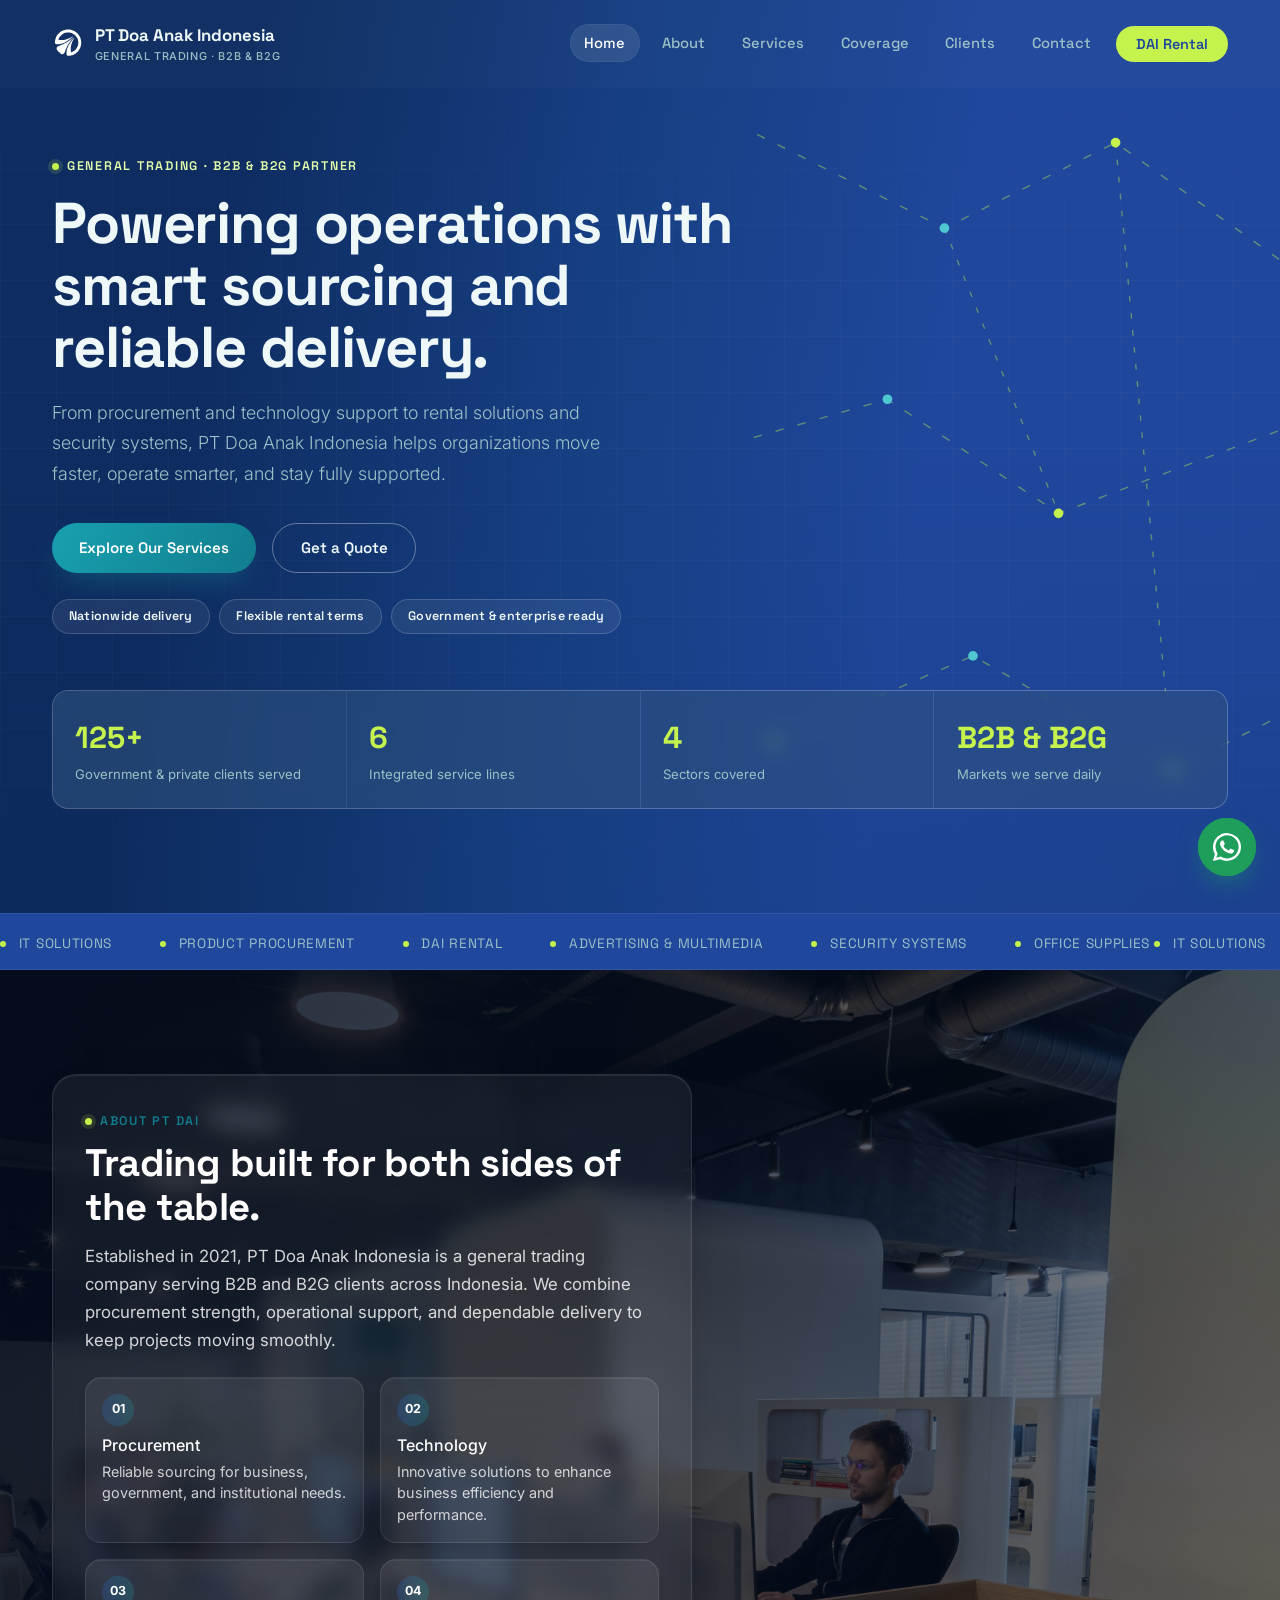
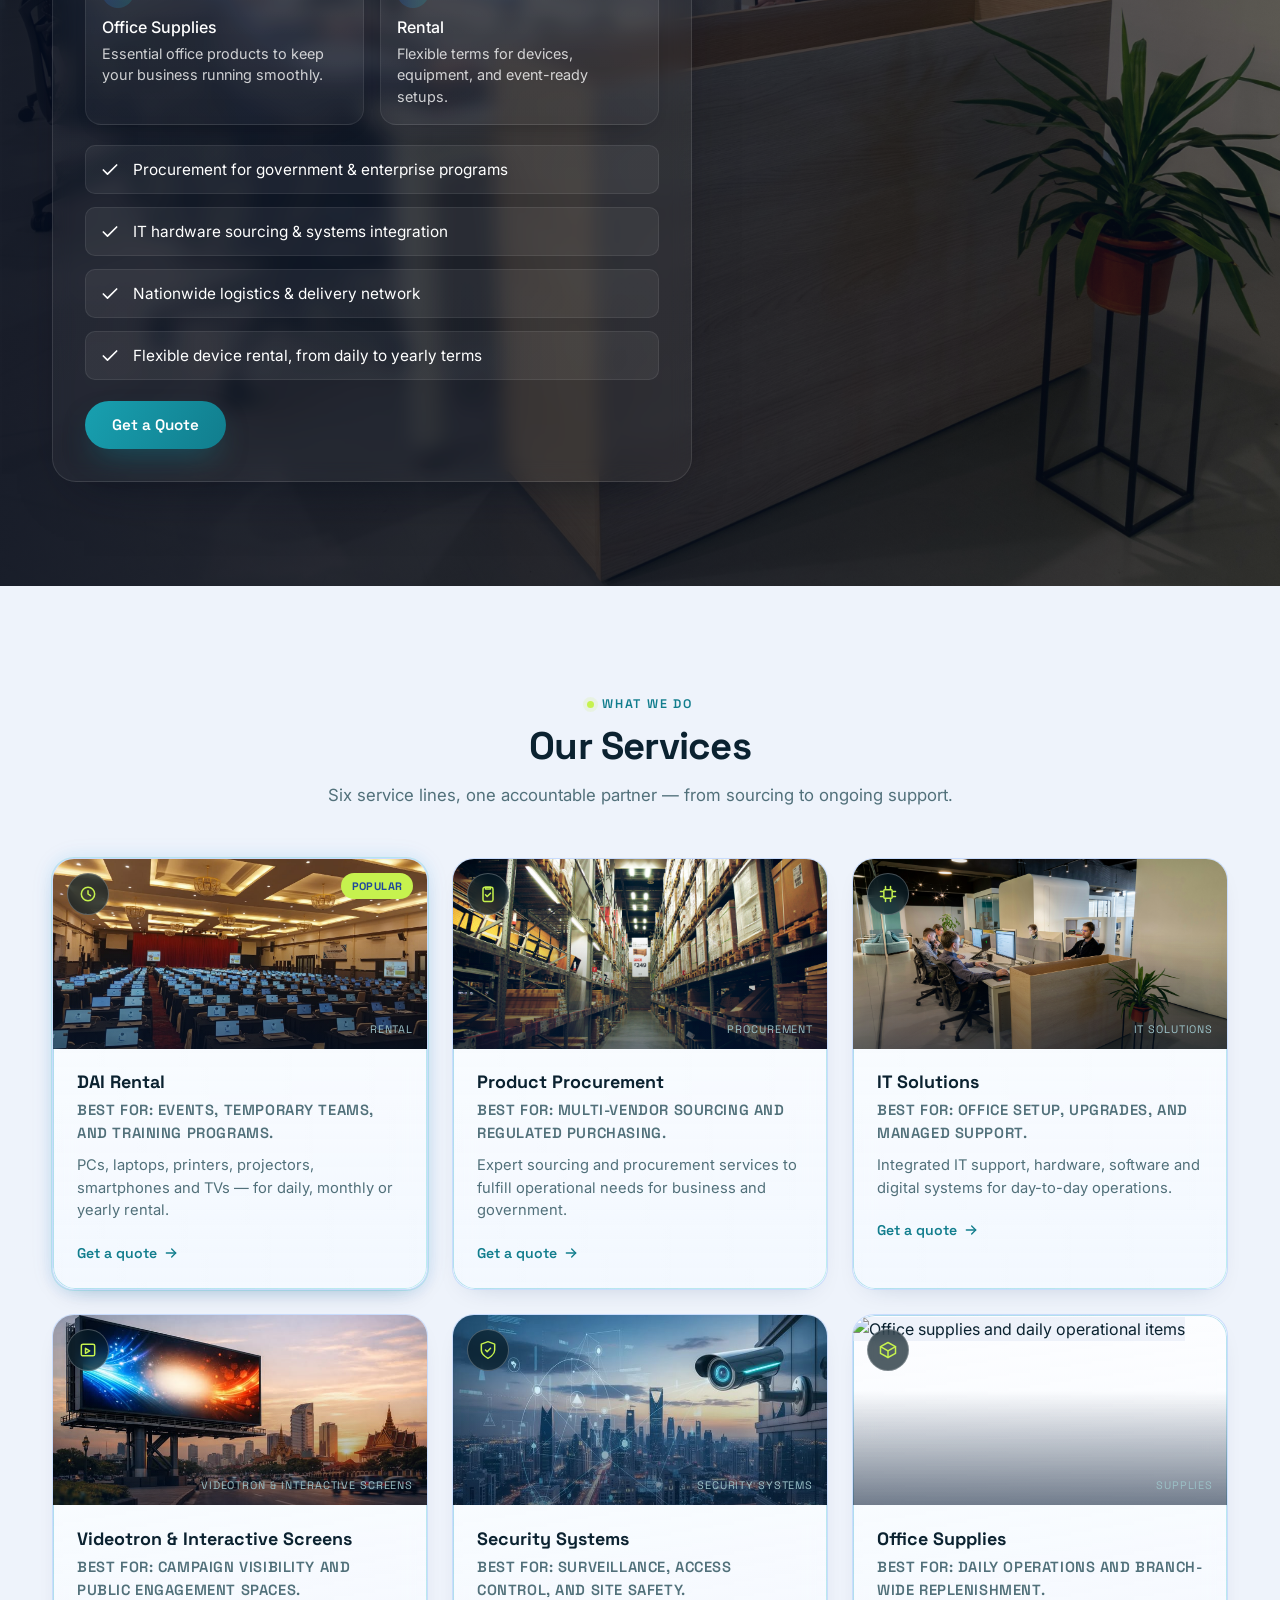
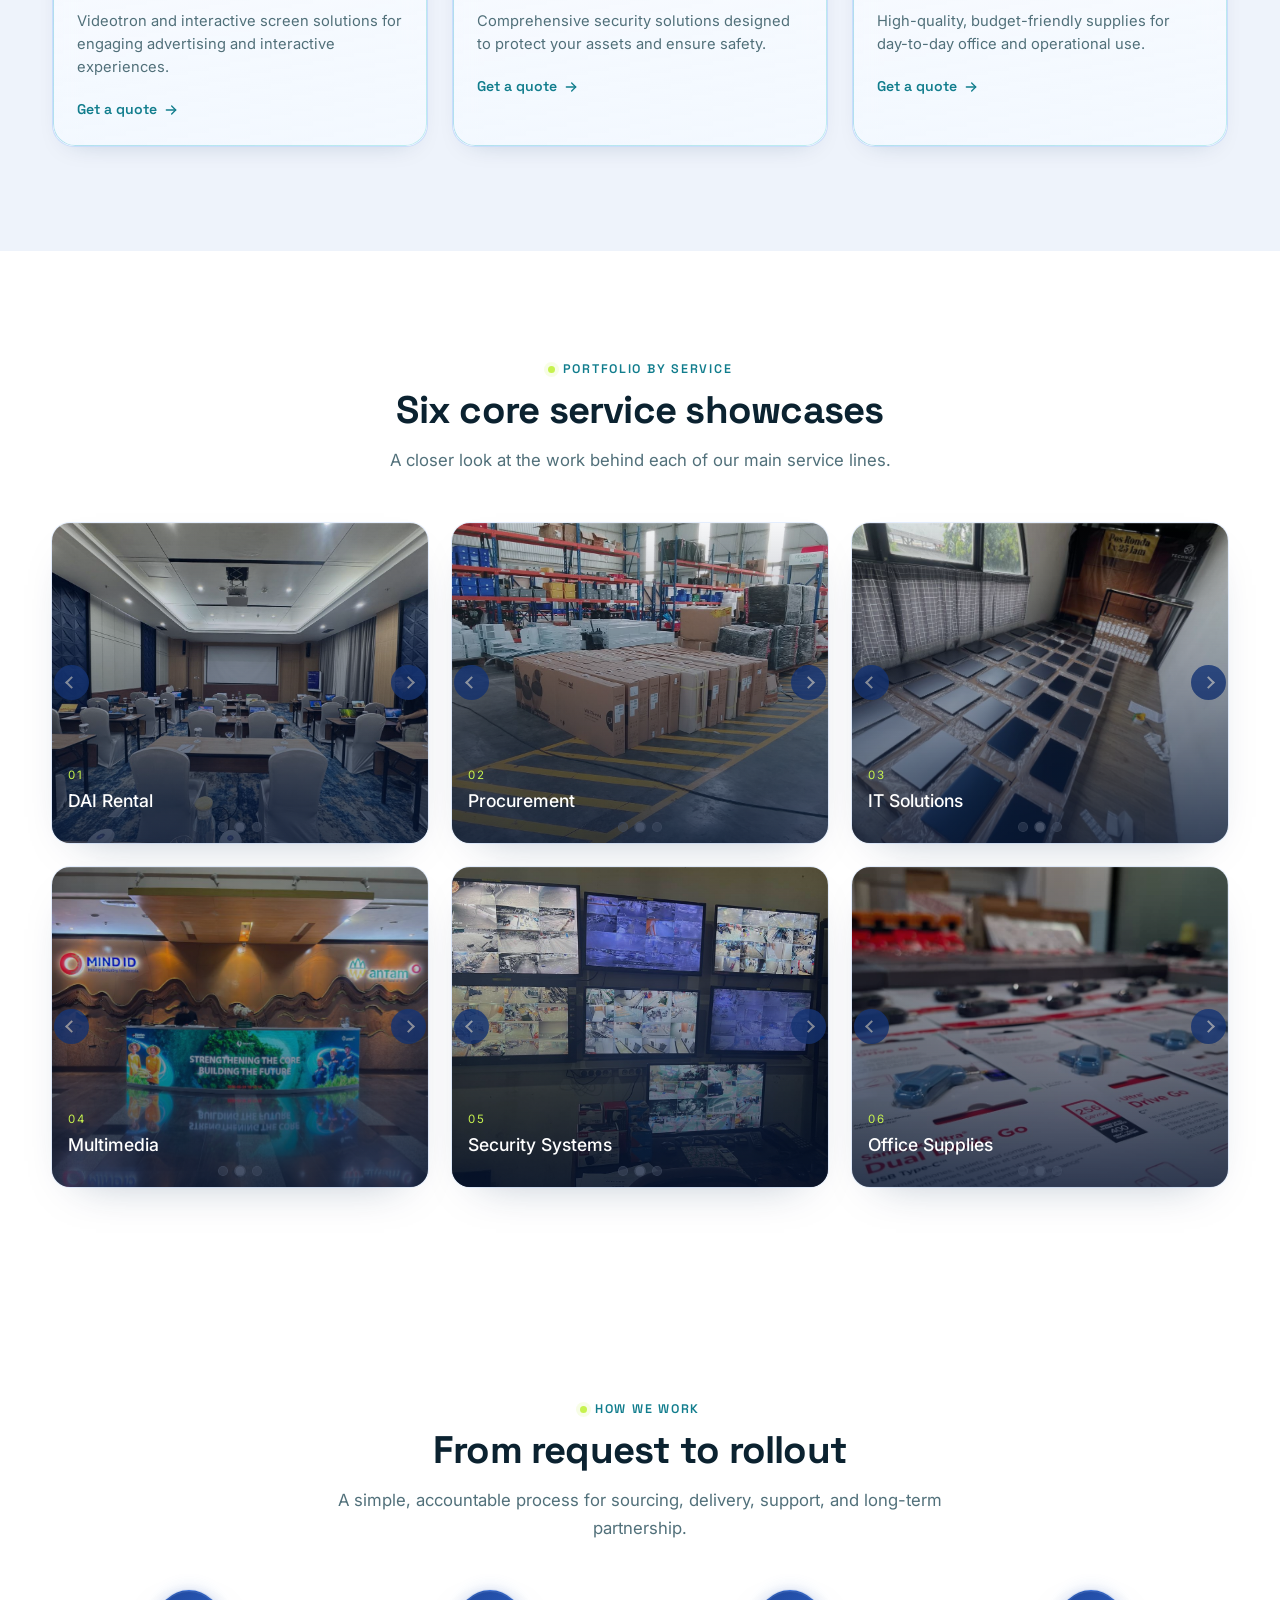
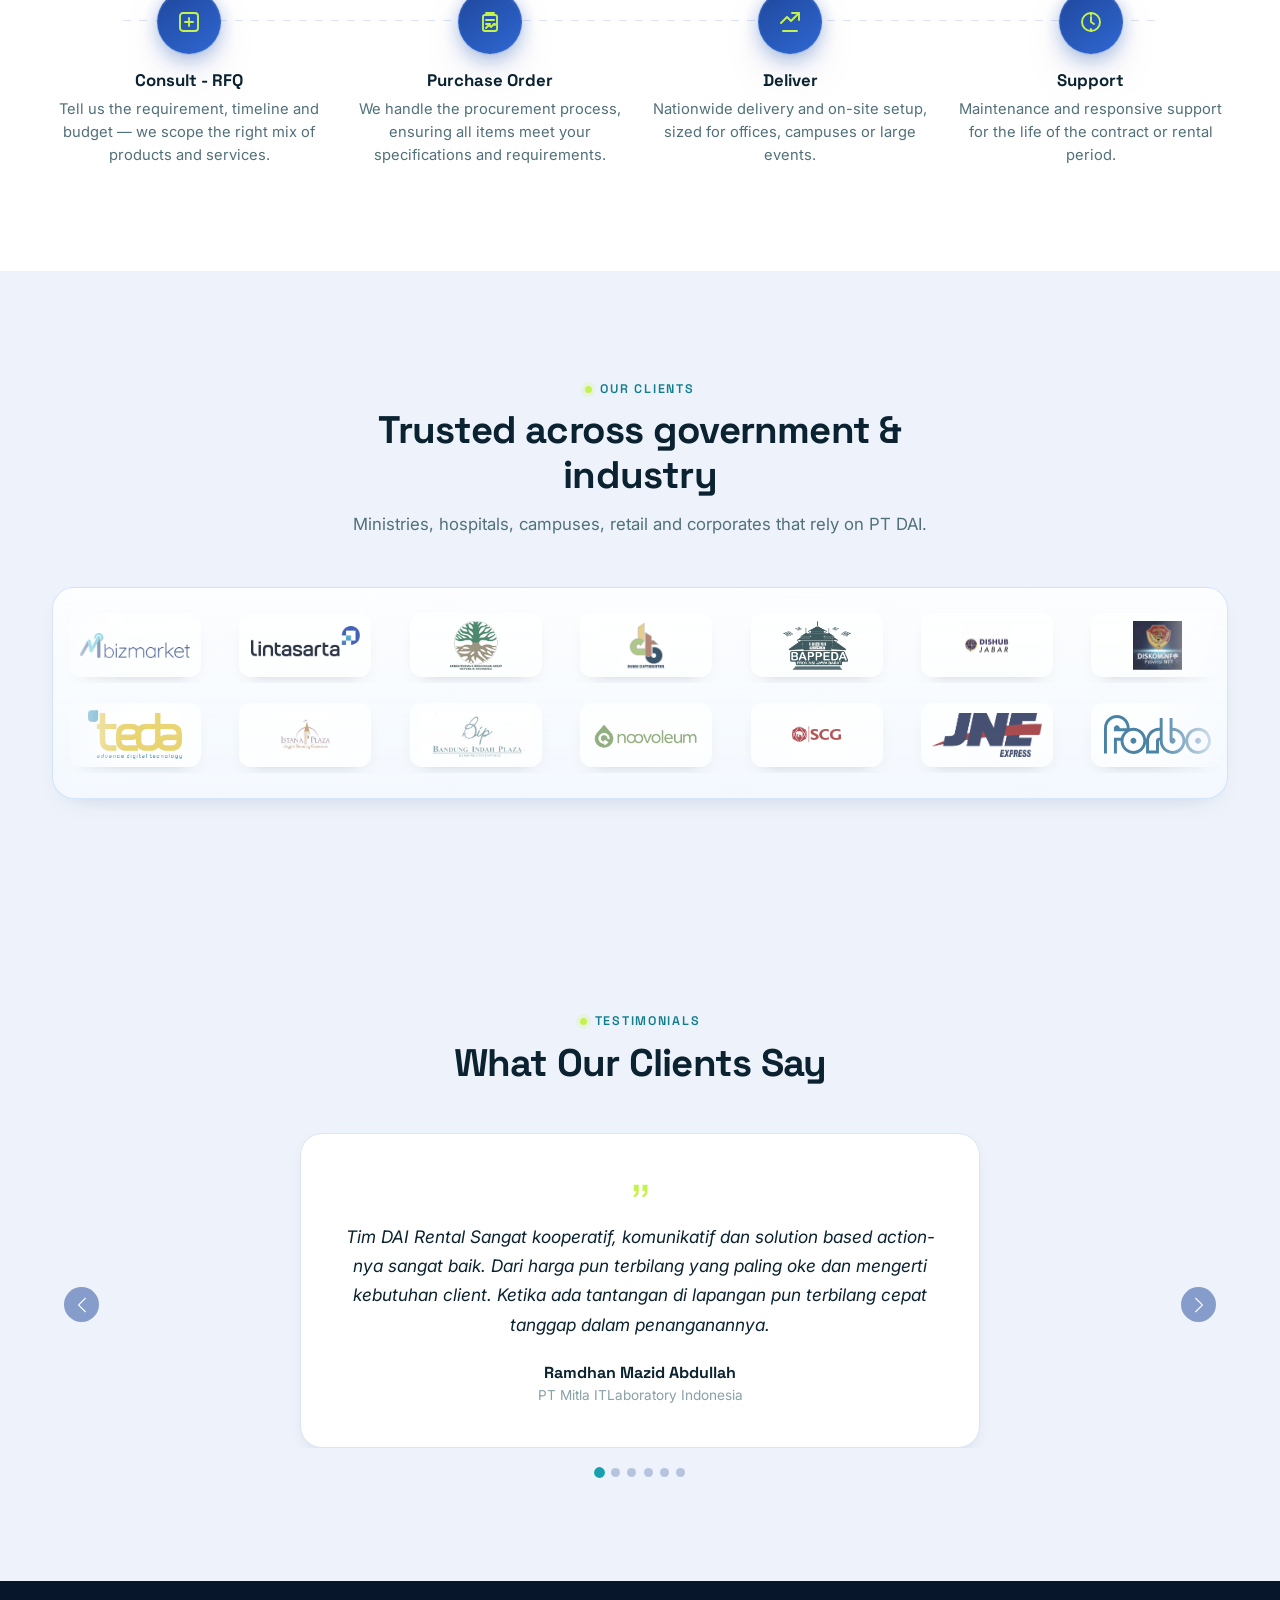
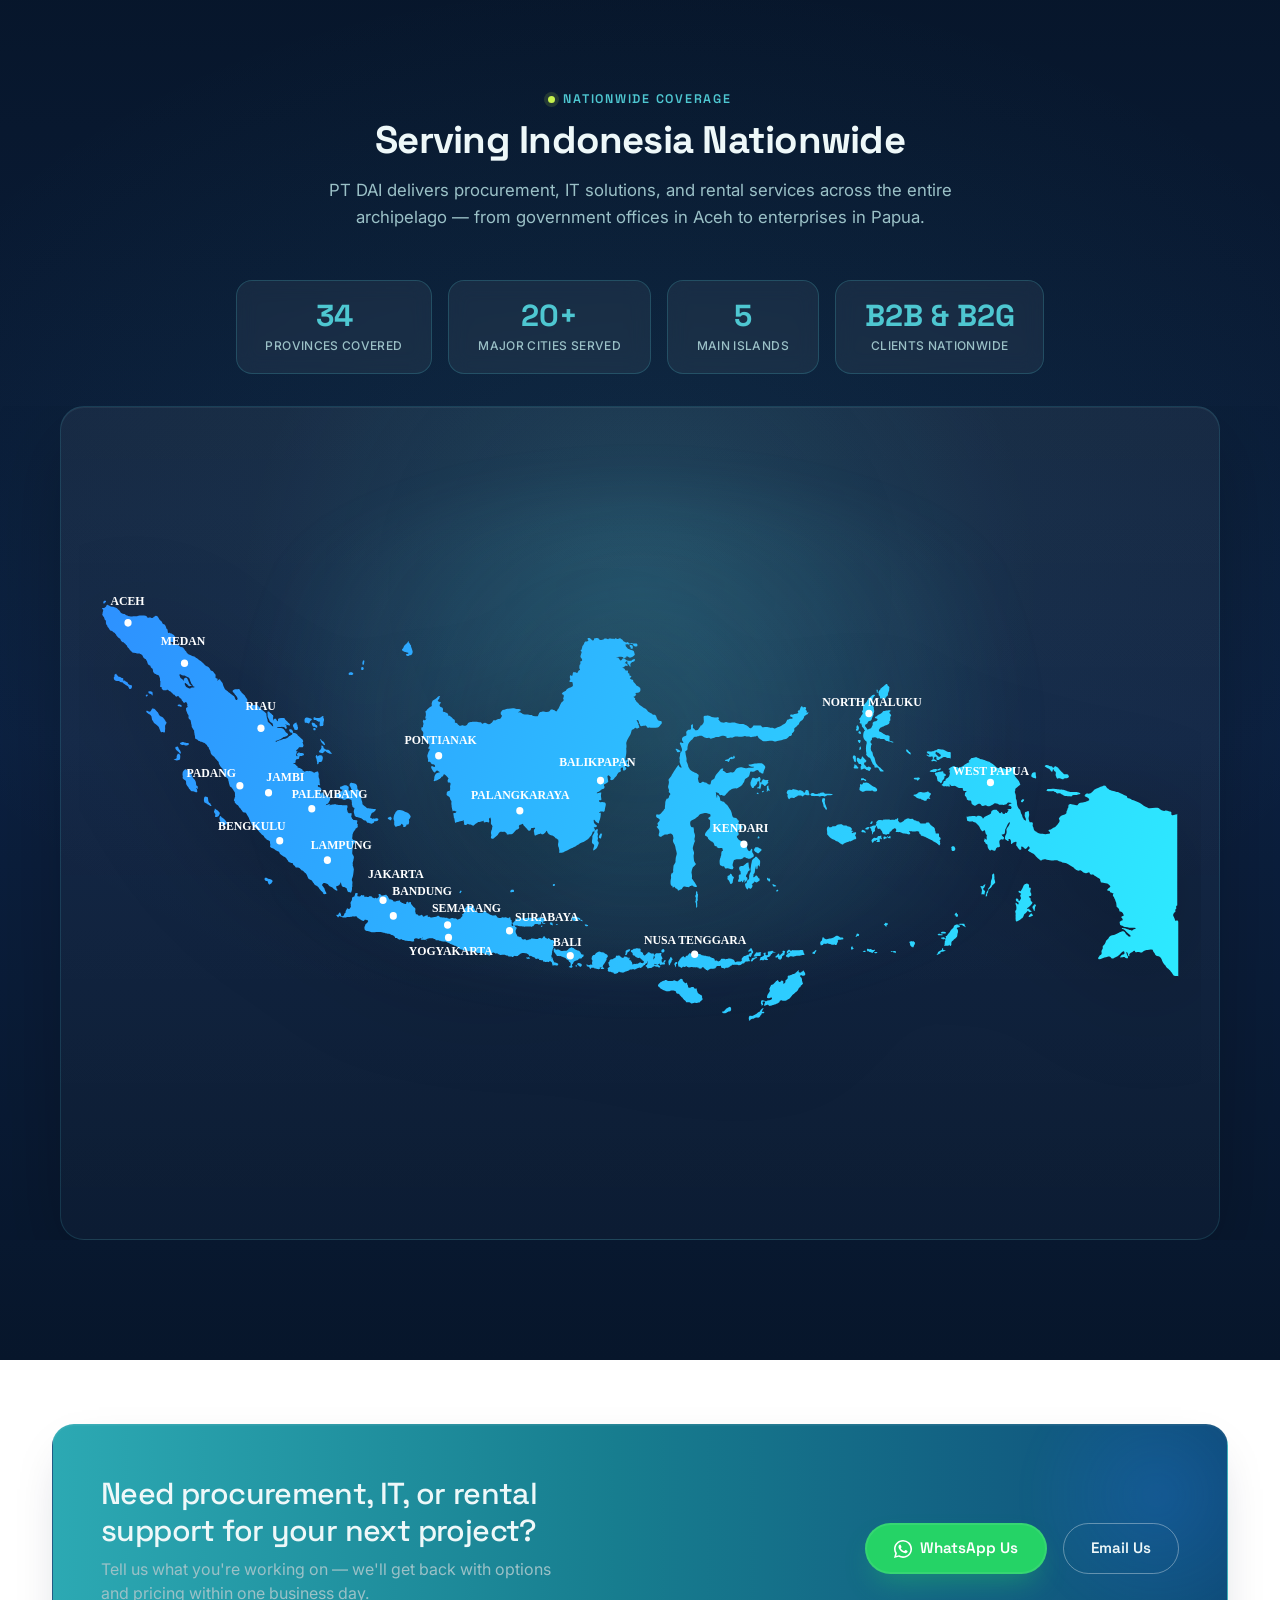
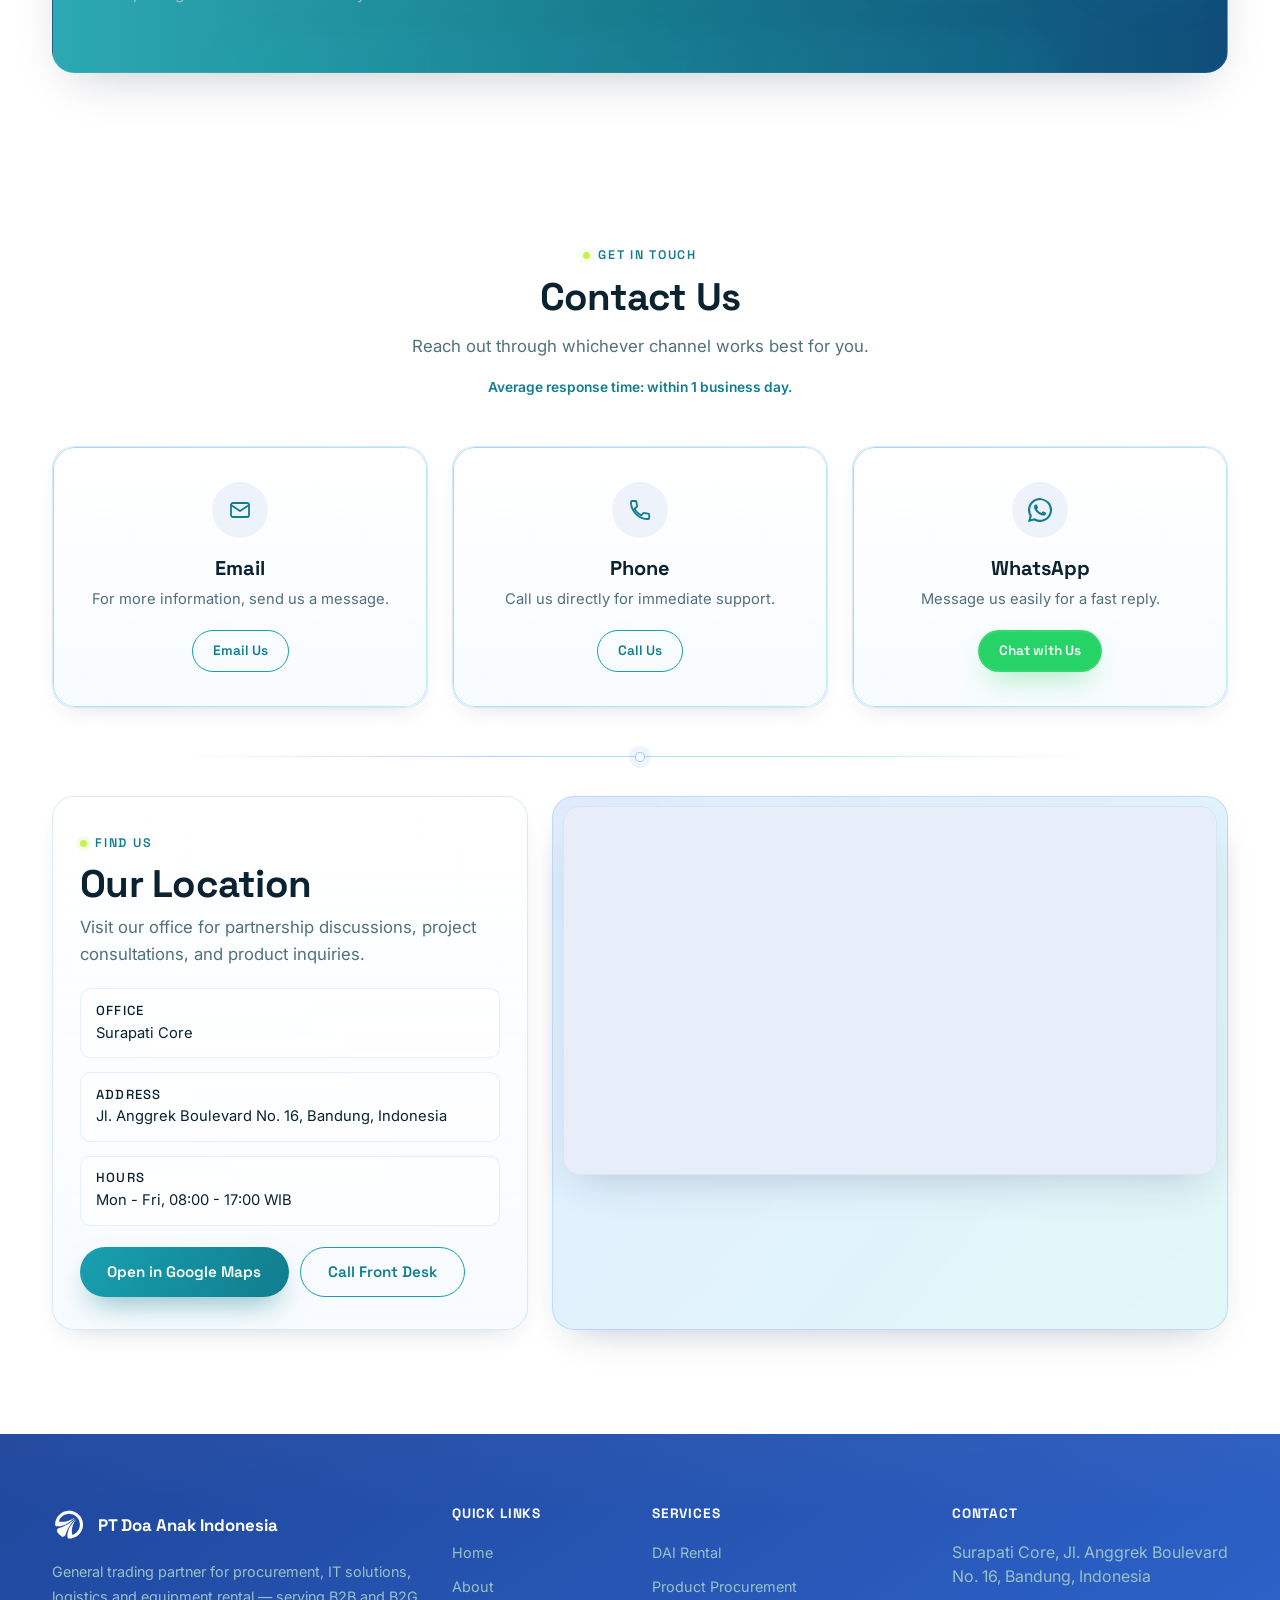
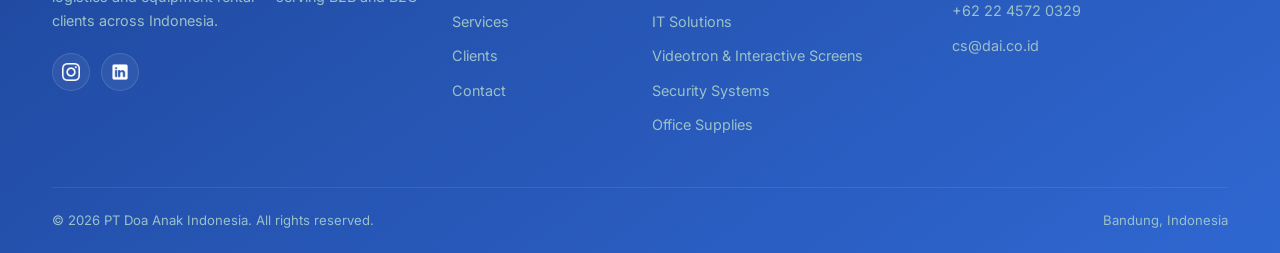
==== commit 2ebdb599: "Take out hero component" ====
--- a/index.html
+++ b/index.html
@@ -115,21 +115,6 @@
           <div class="stat-num">B2B&nbsp;&amp;&nbsp;B2G</div>
           <div class="stat-label">Markets we serve daily</div>
         </div>
-      </div>
-    </div>
-
-    <div class="trust-strip" data-aos="fade-up" data-aos-delay="140">
-      <div class="trust-item">
-        <span class="trust-icon" aria-hidden="true">⚡</span>
-        <span class="trust-label"><strong>Fast response:</strong> Within 1 business day</span>
-      </div>
-      <div class="trust-item">
-        <span class="trust-icon" aria-hidden="true">✓</span>
-        <span class="trust-label"><strong>Trusted partner:</strong> 10+ years in market</span>
-      </div>
-      <div class="trust-item">
-        <span class="trust-icon" aria-hidden="true">📊</span>
-        <span class="trust-label"><strong>Proven track:</strong> 500+ successful projects</span>
       </div>
     </div>
   </div>
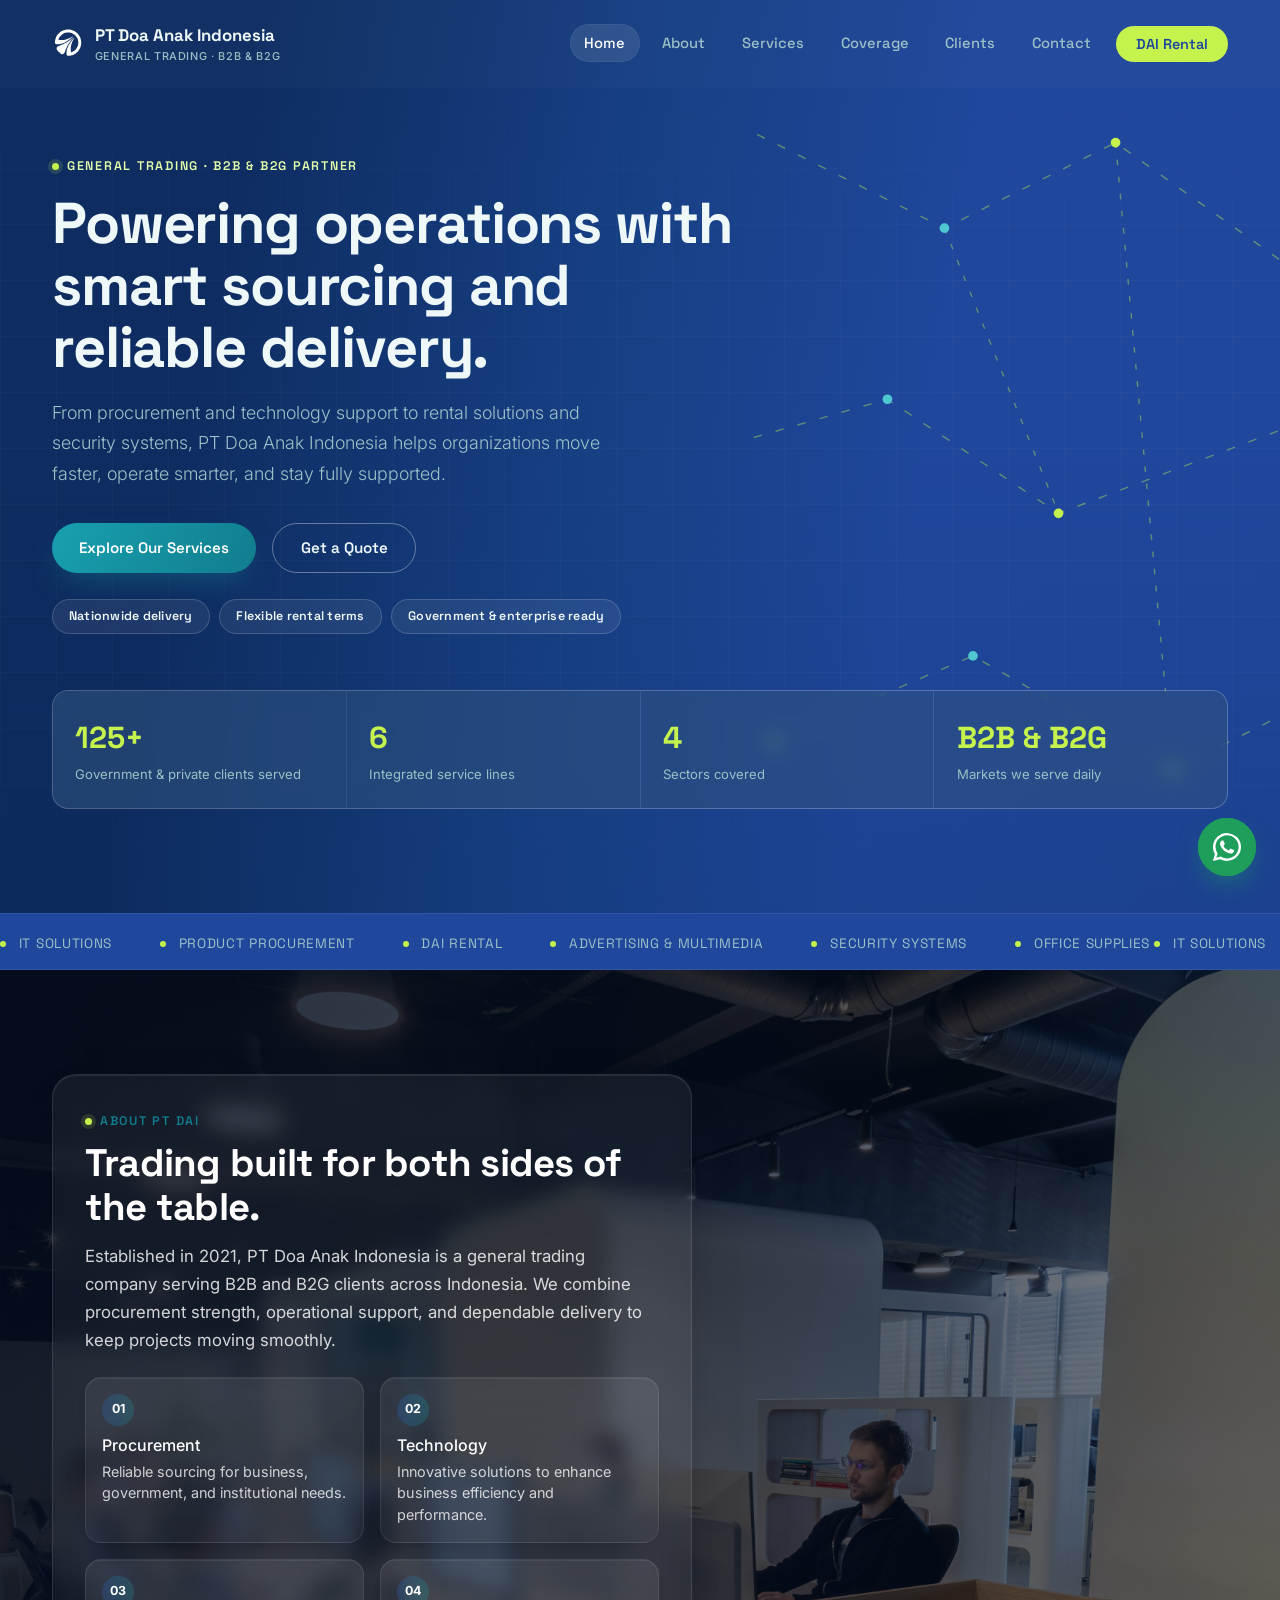
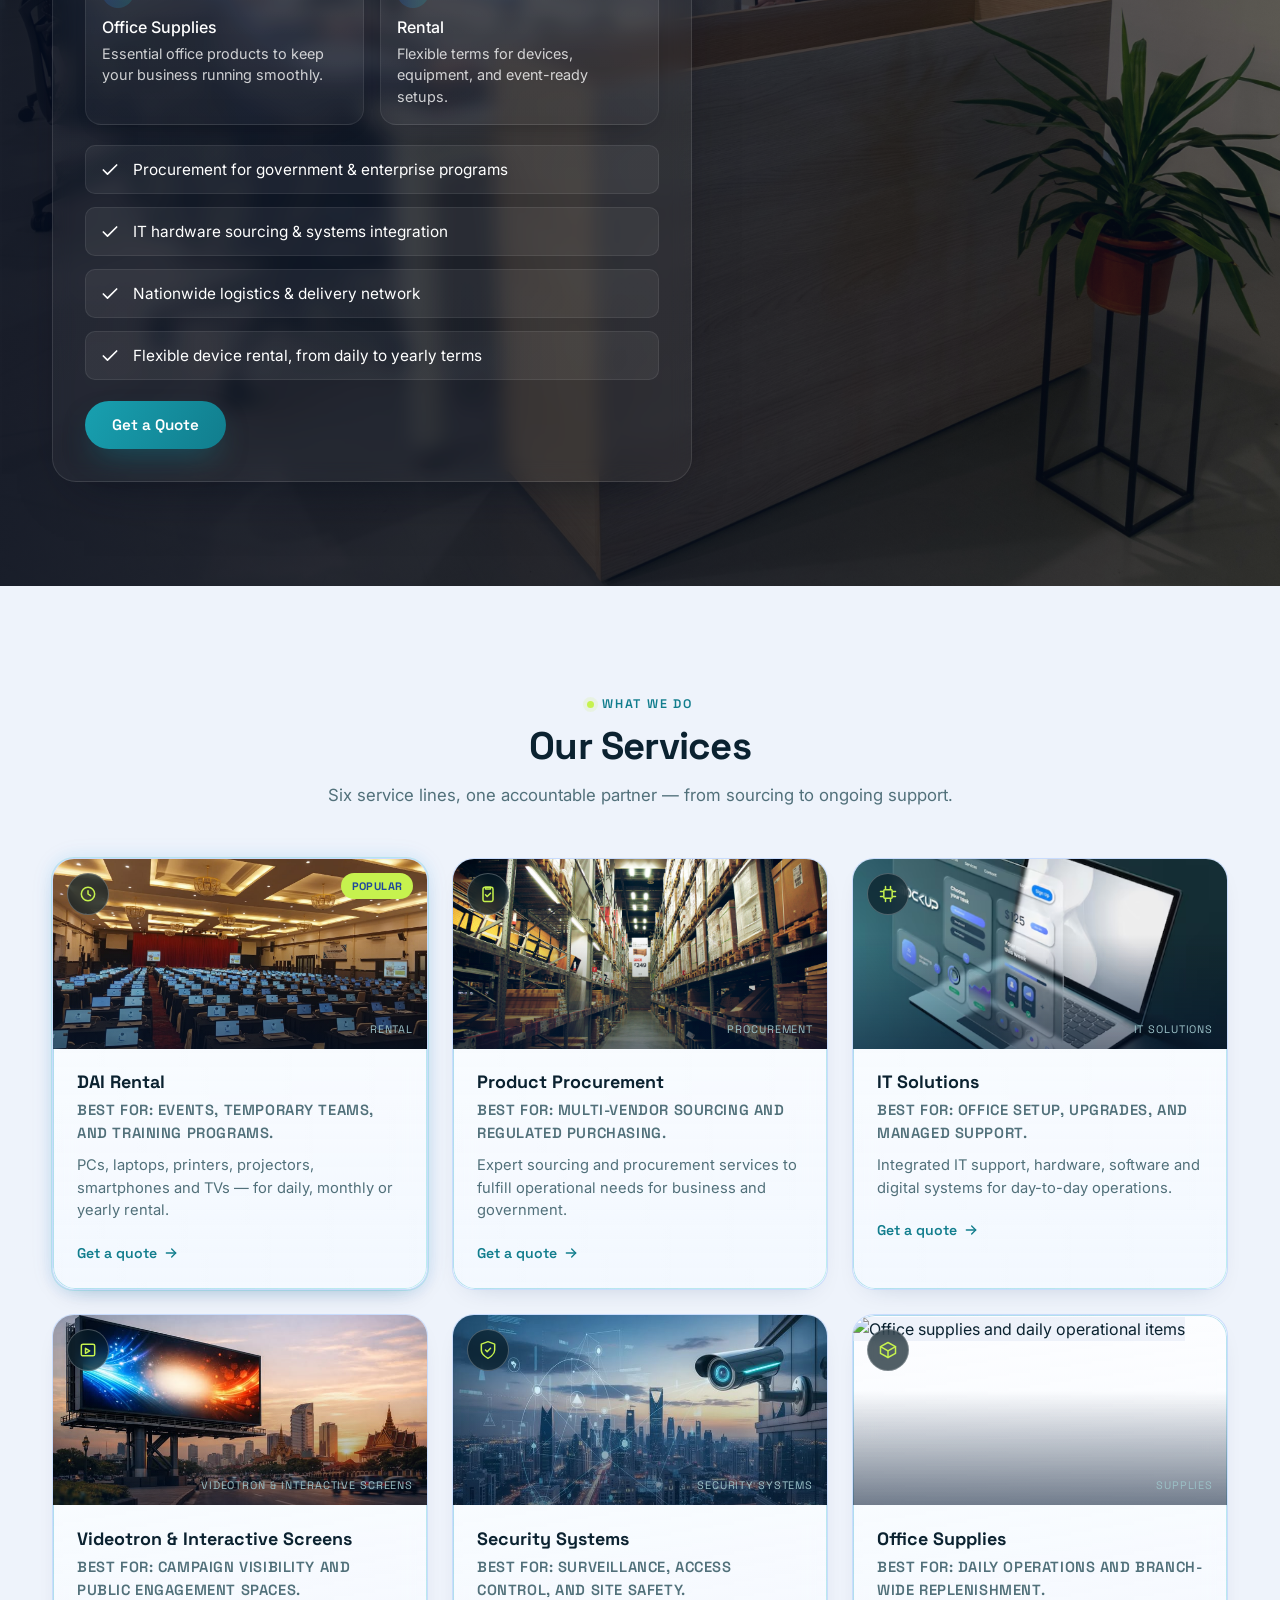
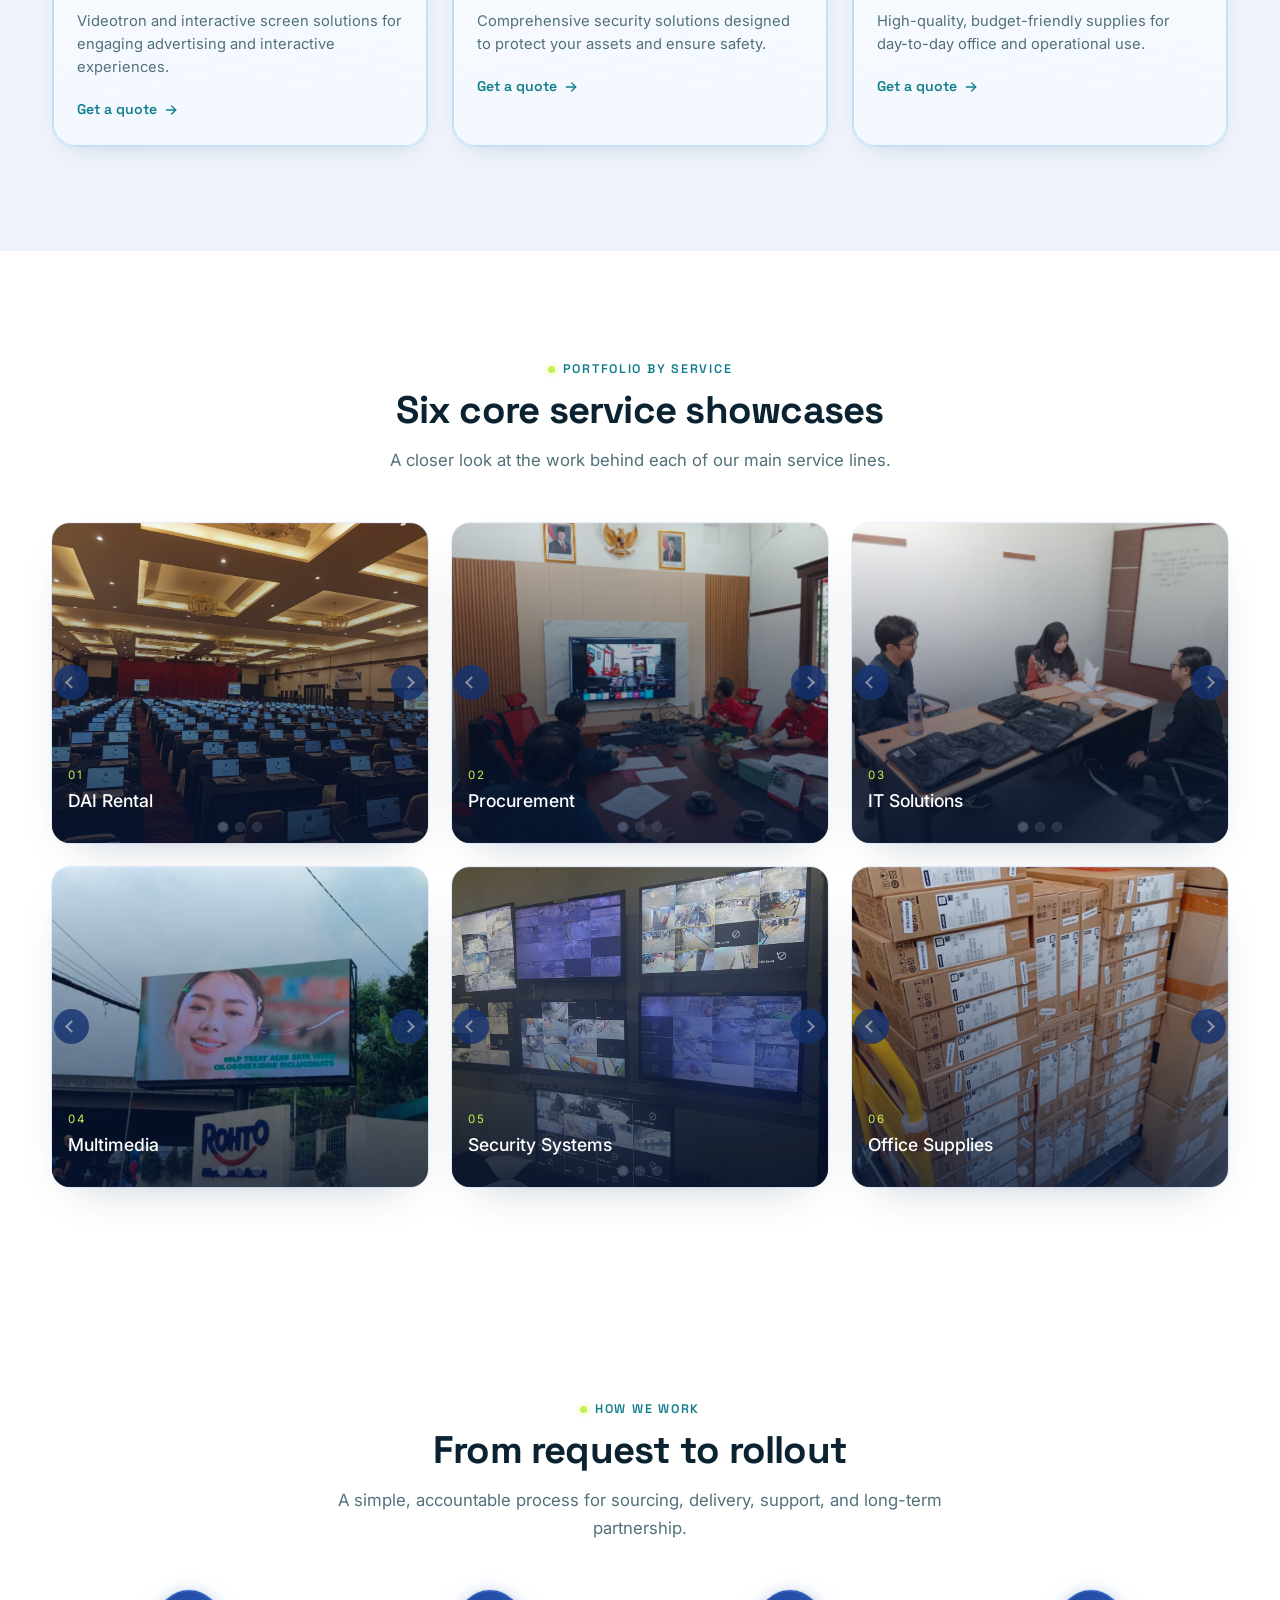
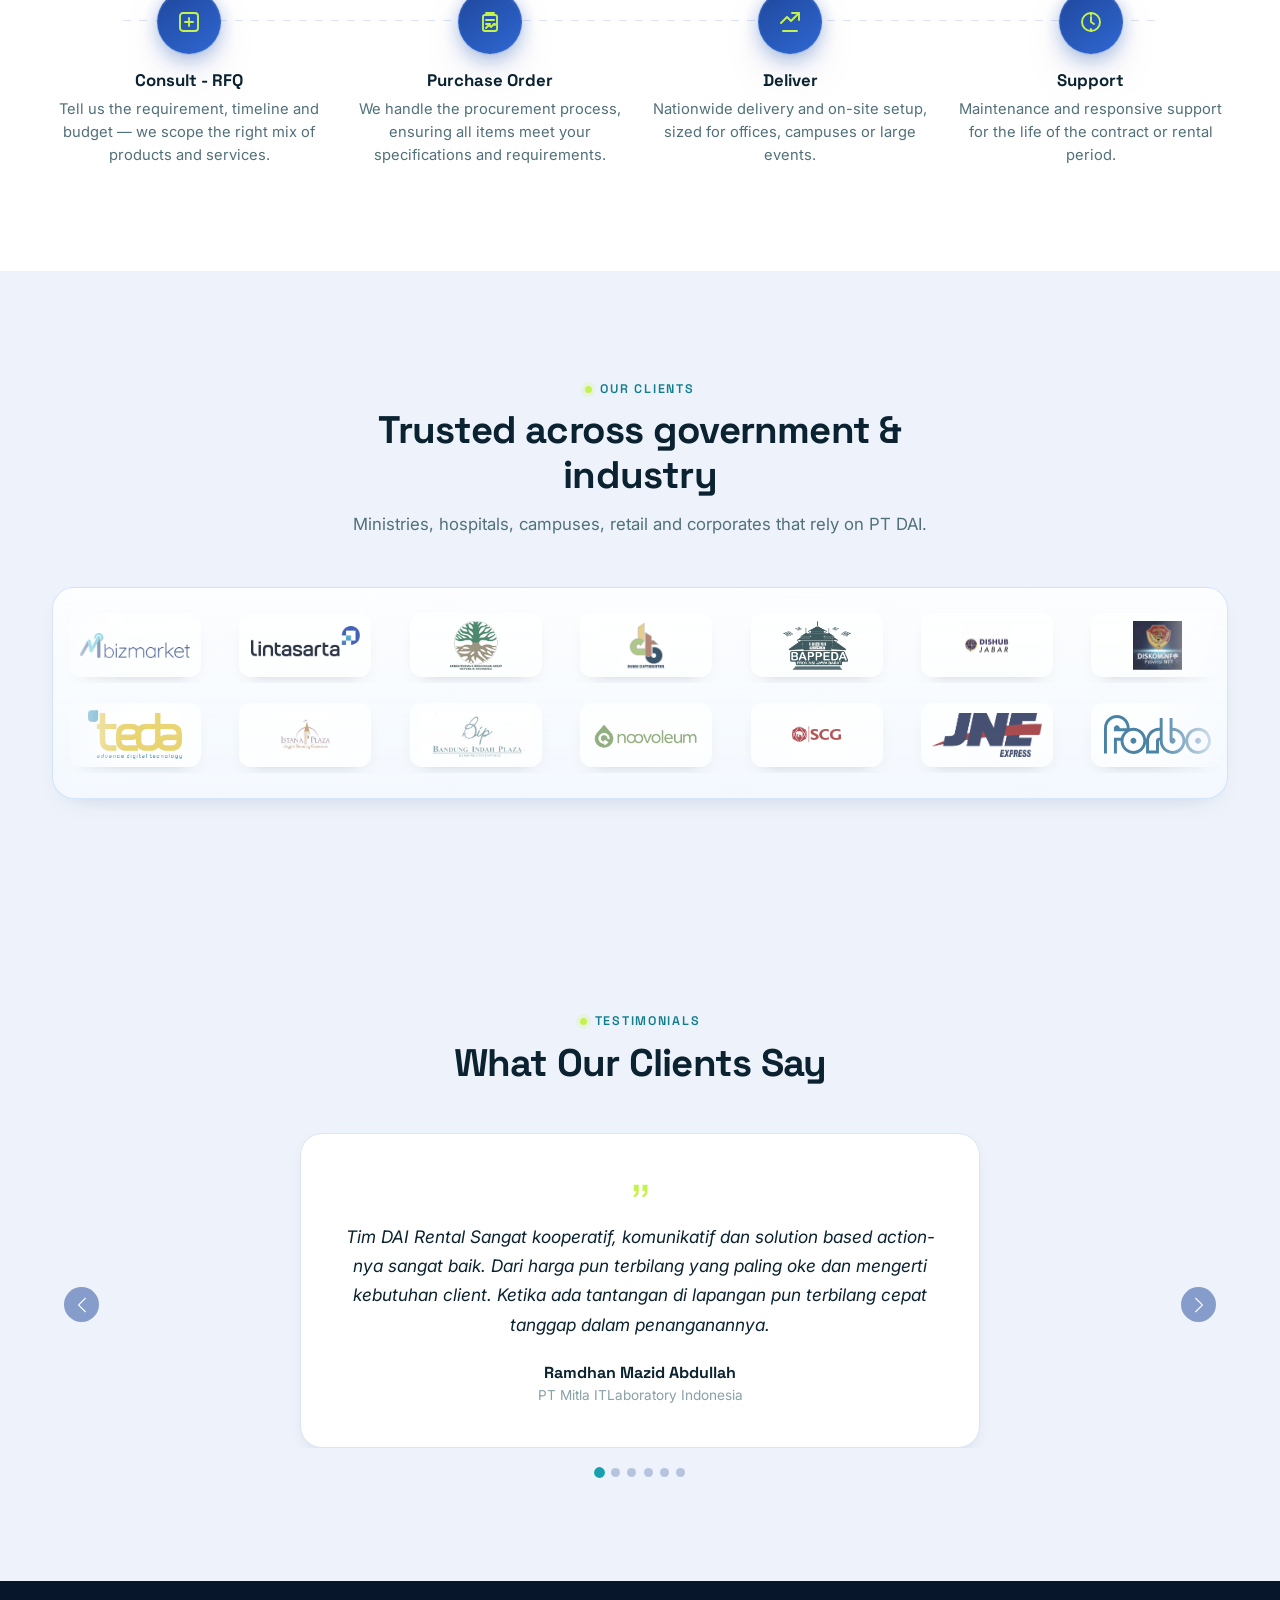
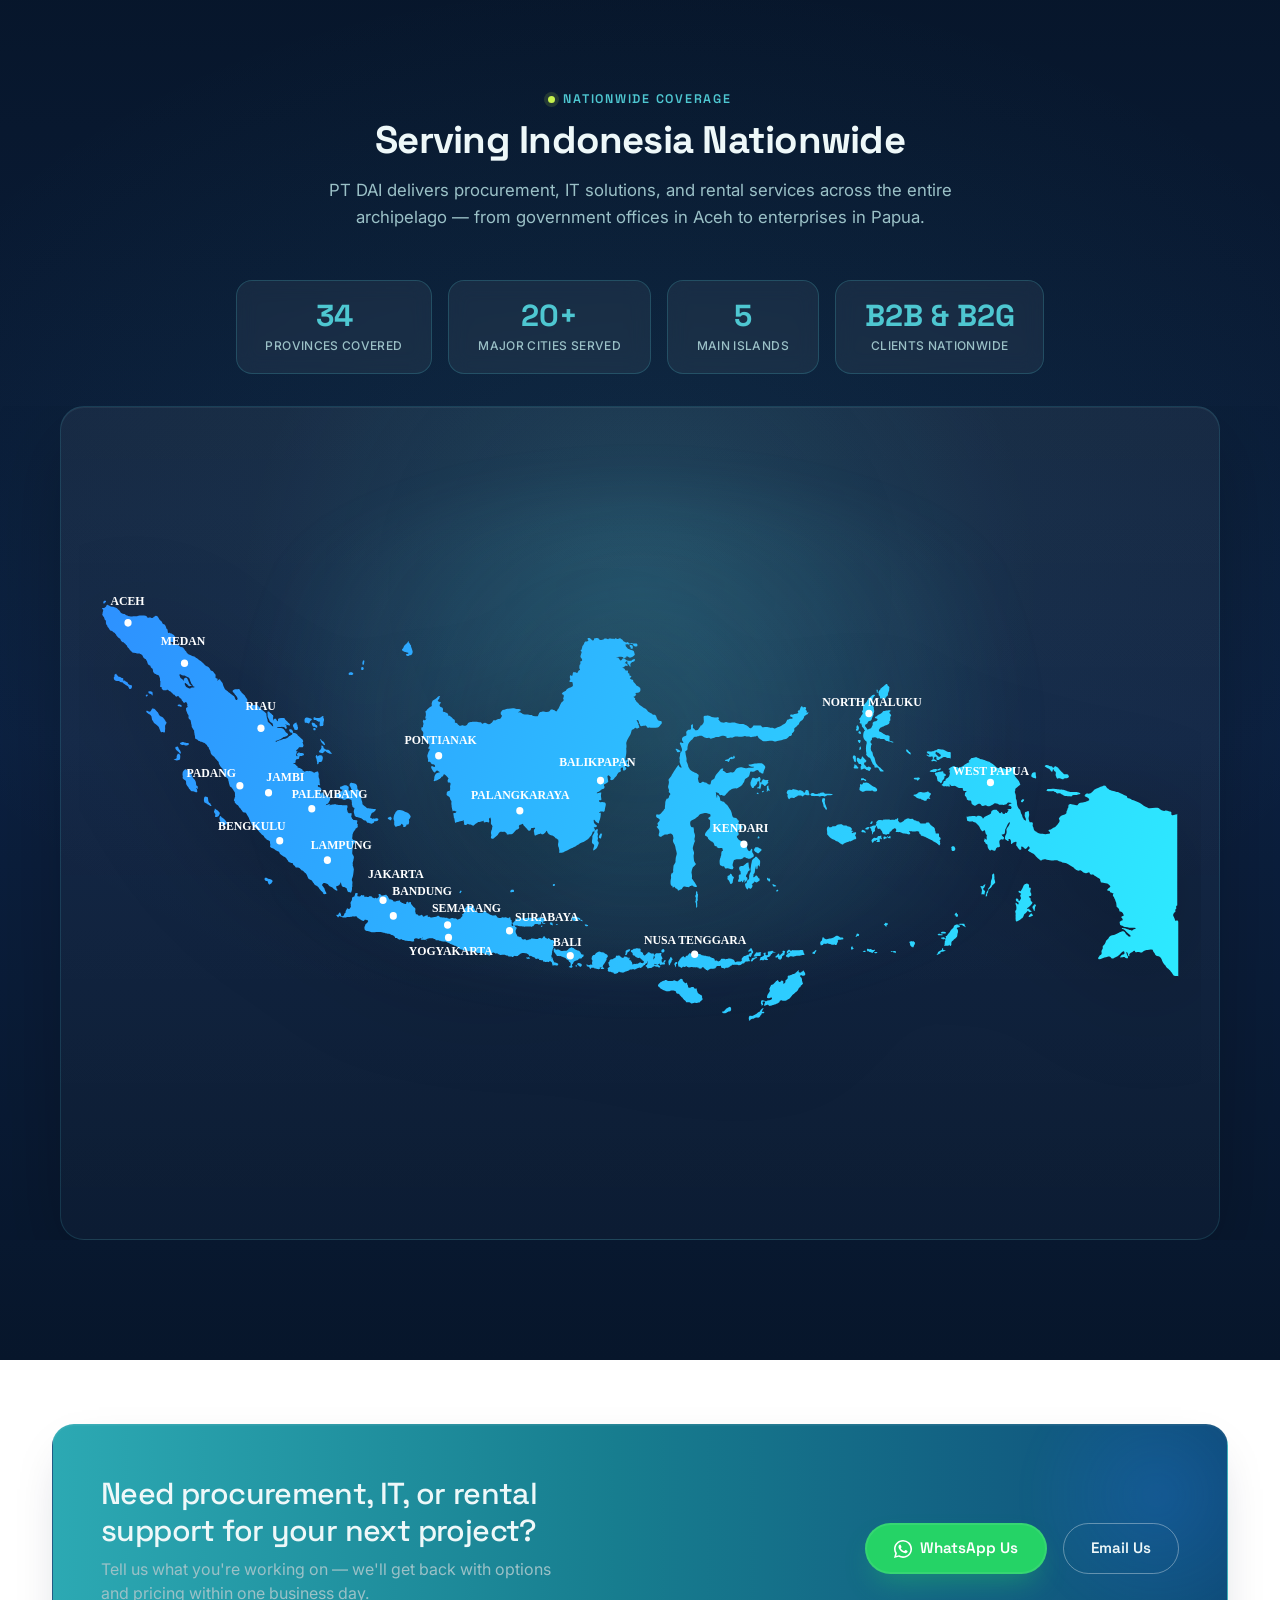
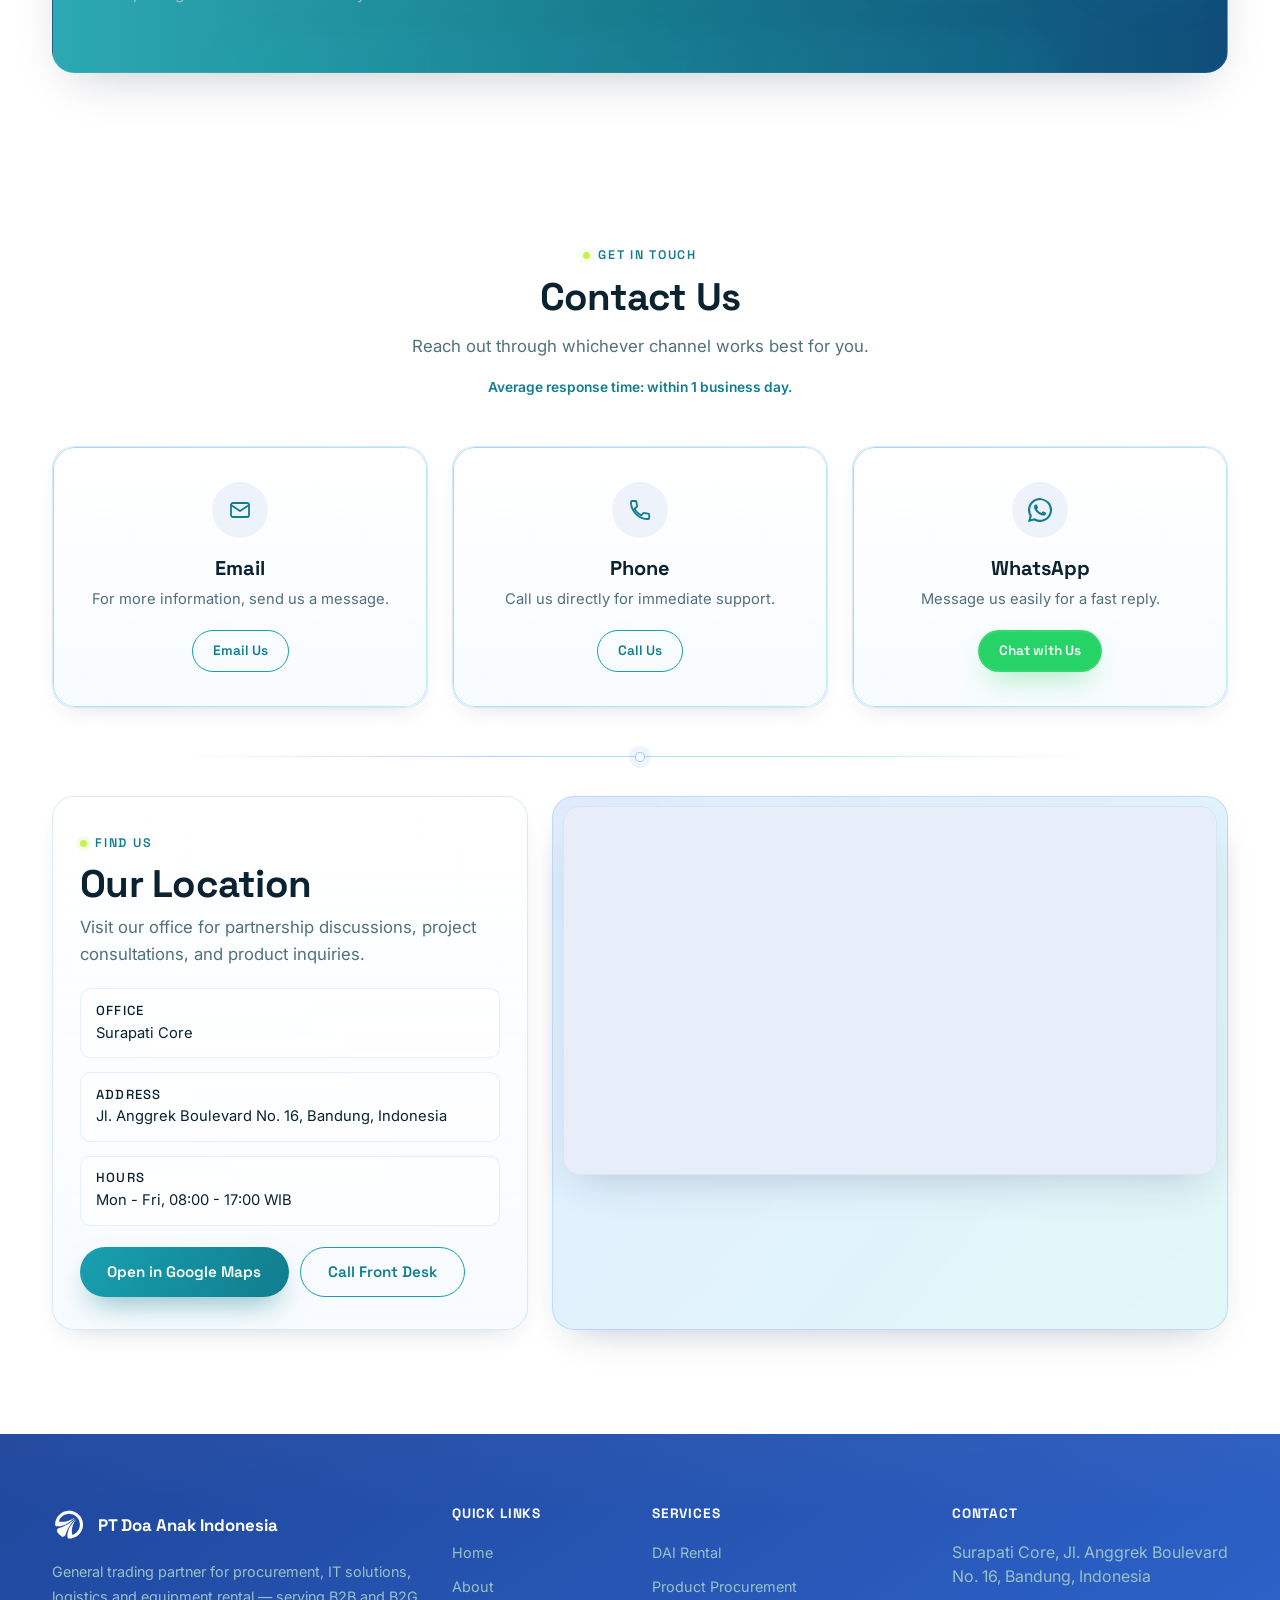
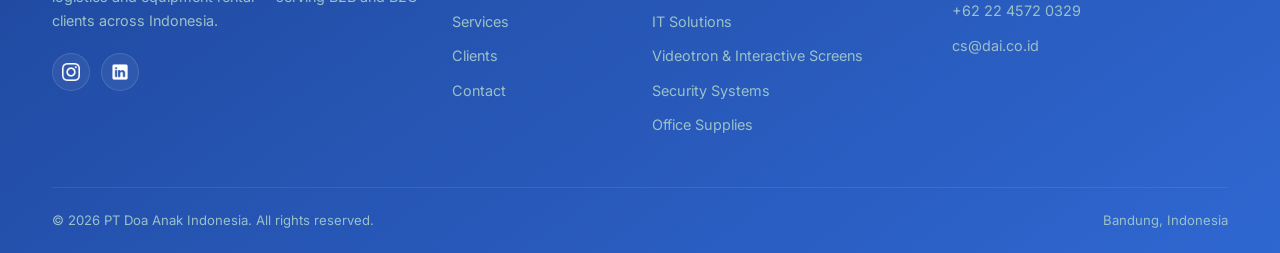
==== commit 583333f7: "change service img" ====
--- a/index.html
+++ b/index.html
@@ -244,7 +244,7 @@
       <div class="col-md-6 col-lg-4" data-aos="fade-up" data-aos-delay="160">
         <div class="service-card">
           <div class="sc-media">
-            <img src="assets/img/IT.jpg" alt="IT solutions and systems integration" loading="lazy">
+            <img src="assets/img/ITS.png" alt="IT solutions and systems integration" loading="lazy">
             <span class="sc-badge">
               <svg width="20" height="20" viewBox="0 0 24 24" stroke="currentColor" stroke-width="1.8" stroke-linecap="round" stroke-linejoin="round" fill="none"><rect x="7" y="7" width="10" height="10" rx="1"/><path d="M9 3v3M15 3v3M9 18v3M15 18v3M3 9h3M3 15h3M18 9h3M18 15h3"/></svg>
             </span>
